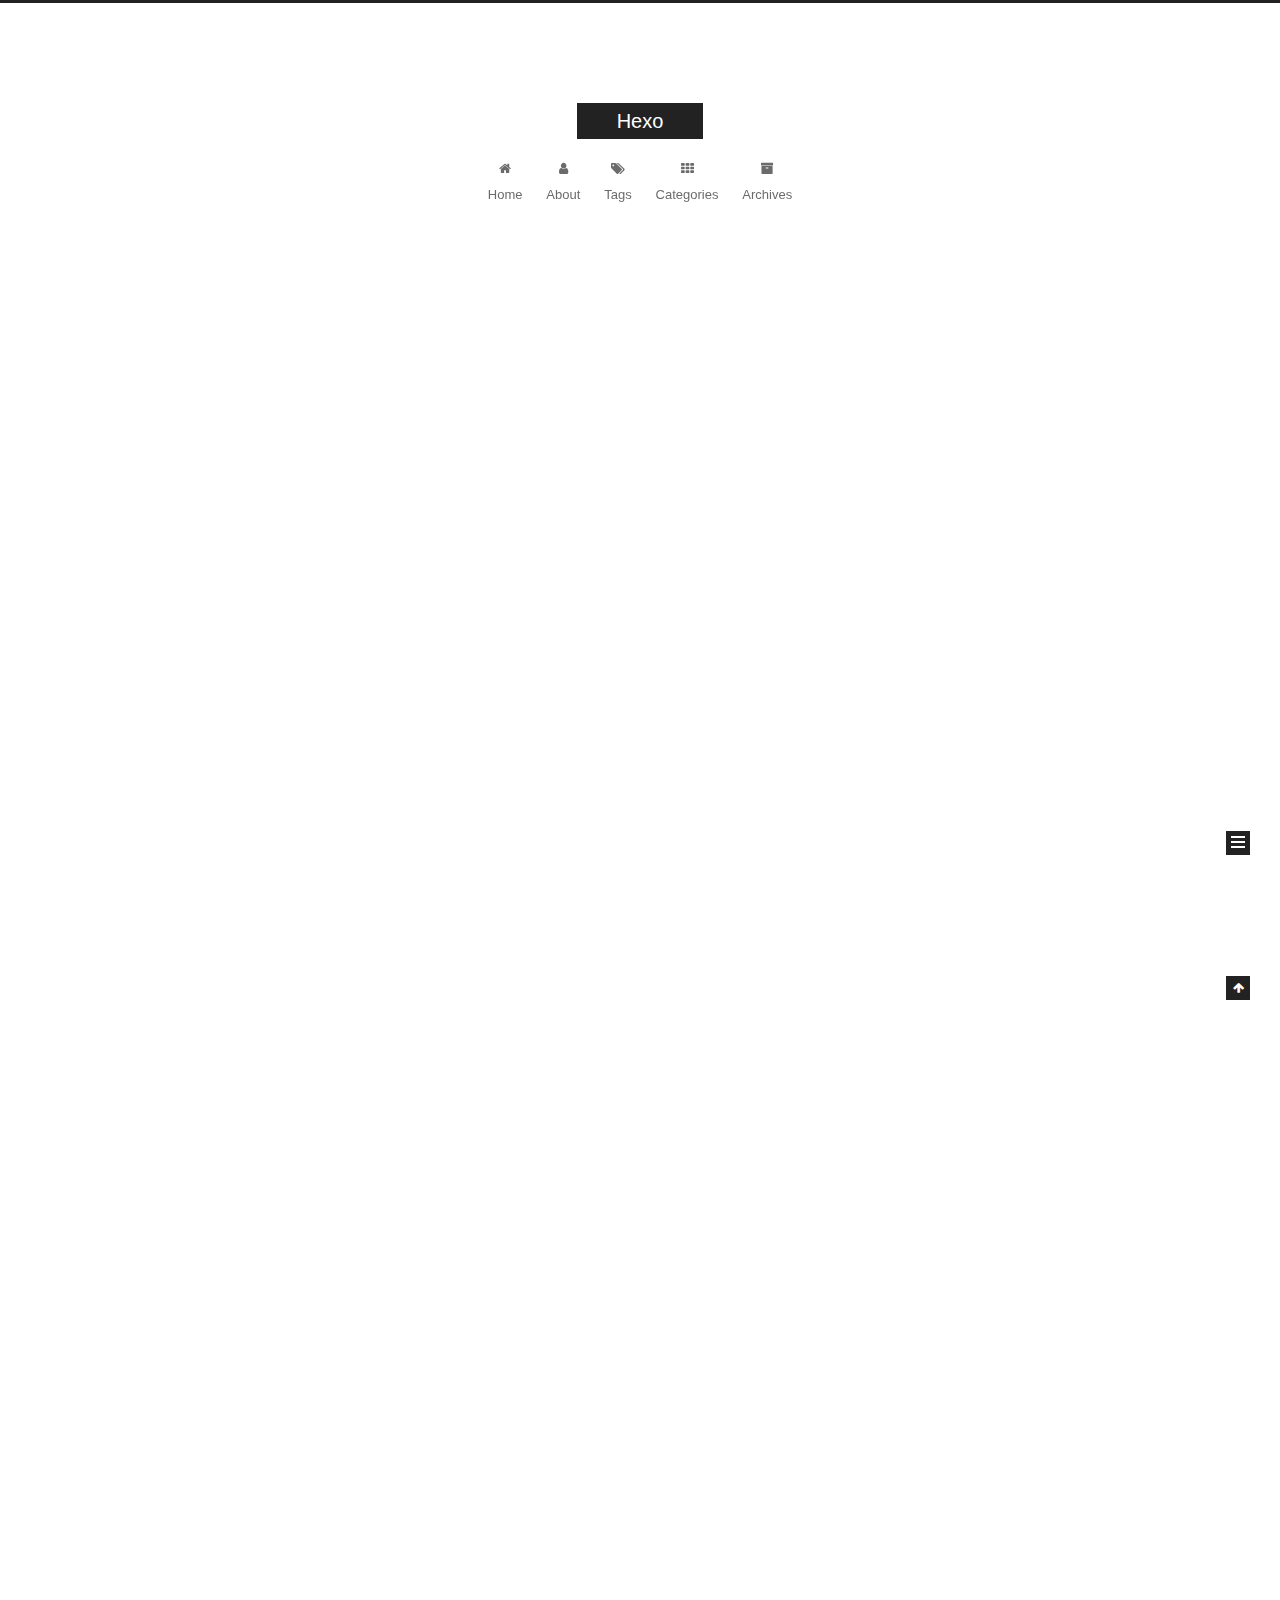
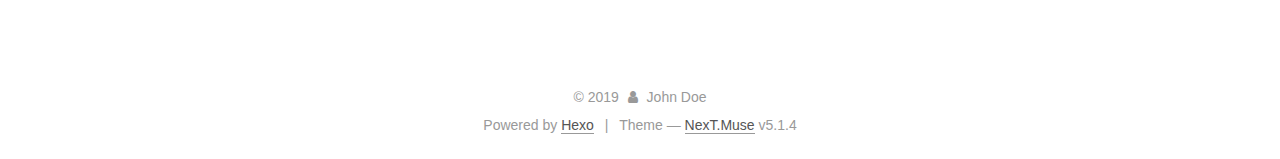
==== index.html @ 77ec6970 "Site updated: 2019-03-20 11:36:56" ====
<!DOCTYPE html>



  


<html class="theme-next muse use-motion" lang>
<head><meta name="generator" content="Hexo 3.8.0">
  <meta charset="UTF-8">
<meta http-equiv="X-UA-Compatible" content="IE=edge">
<meta name="viewport" content="width=device-width, initial-scale=1, maximum-scale=1">
<meta name="theme-color" content="#222">









<meta http-equiv="Cache-Control" content="no-transform">
<meta http-equiv="Cache-Control" content="no-siteapp">
















  
  
  <link href="/lib/fancybox/source/jquery.fancybox.css?v=2.1.5" rel="stylesheet" type="text/css">







<link href="/lib/font-awesome/css/font-awesome.min.css?v=4.6.2" rel="stylesheet" type="text/css">

<link href="/css/main.css?v=5.1.4" rel="stylesheet" type="text/css">


  <link rel="apple-touch-icon" sizes="180x180" href="/images/apple-touch-icon-next.png?v=5.1.4">


  <link rel="icon" type="image/png" sizes="32x32" href="/images/favicon-32x32-next.png?v=5.1.4">


  <link rel="icon" type="image/png" sizes="16x16" href="/images/favicon-16x16-next.png?v=5.1.4">


  <link rel="mask-icon" href="/images/logo.svg?v=5.1.4" color="#222">





  <meta name="keywords" content="Hexo, NexT">










<meta property="og:type" content="website">
<meta property="og:title" content="Hexo">
<meta property="og:url" content="http://yoursite.com/index.html">
<meta property="og:site_name" content="Hexo">
<meta property="og:locale" content="default">
<meta name="twitter:card" content="summary">
<meta name="twitter:title" content="Hexo">



<script type="text/javascript" id="hexo.configurations">
  var NexT = window.NexT || {};
  var CONFIG = {
    root: '/',
    scheme: 'Muse',
    version: '5.1.4',
    sidebar: {"position":"left","display":"post","offset":12,"b2t":false,"scrollpercent":false,"onmobile":false},
    fancybox: true,
    tabs: true,
    motion: {"enable":true,"async":false,"transition":{"post_block":"fadeIn","post_header":"slideDownIn","post_body":"slideDownIn","coll_header":"slideLeftIn","sidebar":"slideUpIn"}},
    duoshuo: {
      userId: '0',
      author: 'Author'
    },
    algolia: {
      applicationID: '',
      apiKey: '',
      indexName: '',
      hits: {"per_page":10},
      labels: {"input_placeholder":"Search for Posts","hits_empty":"We didn't find any results for the search: ${query}","hits_stats":"${hits} results found in ${time} ms"}
    }
  };
</script>



  <link rel="canonical" href="http://yoursite.com/">





  <title>Hexo</title>
  








</head>

<body itemscope itemtype="http://schema.org/WebPage" lang="default">

  
  
    
  

  <div class="container sidebar-position-left 
  page-home">
    <div class="headband"></div>

    <header id="header" class="header" itemscope itemtype="http://schema.org/WPHeader">
      <div class="header-inner"><div class="site-brand-wrapper">
  <div class="site-meta ">
    

    <div class="custom-logo-site-title">
      <a href="/" class="brand" rel="start">
        <span class="logo-line-before"><i></i></span>
        <span class="site-title">Hexo</span>
        <span class="logo-line-after"><i></i></span>
      </a>
    </div>
      
        <p class="site-subtitle"></p>
      
  </div>

  <div class="site-nav-toggle">
    <button>
      <span class="btn-bar"></span>
      <span class="btn-bar"></span>
      <span class="btn-bar"></span>
    </button>
  </div>
</div>

<nav class="site-nav">
  

  
    <ul id="menu" class="menu">
      
        
        <li class="menu-item menu-item-home">
          <a href="/" rel="section">
            
              <i class="menu-item-icon fa fa-fw fa-home"></i> <br>
            
            Home
          </a>
        </li>
      
        
        <li class="menu-item menu-item-about">
          <a href="/about/" rel="section">
            
              <i class="menu-item-icon fa fa-fw fa-user"></i> <br>
            
            About
          </a>
        </li>
      
        
        <li class="menu-item menu-item-tags">
          <a href="/tags/" rel="section">
            
              <i class="menu-item-icon fa fa-fw fa-tags"></i> <br>
            
            Tags
          </a>
        </li>
      
        
        <li class="menu-item menu-item-categories">
          <a href="/categories/" rel="section">
            
              <i class="menu-item-icon fa fa-fw fa-th"></i> <br>
            
            Categories
          </a>
        </li>
      
        
        <li class="menu-item menu-item-archives">
          <a href="/archives/" rel="section">
            
              <i class="menu-item-icon fa fa-fw fa-archive"></i> <br>
            
            Archives
          </a>
        </li>
      

      
    </ul>
  

  
</nav>



 </div>
    </header>

    <main id="main" class="main">
      <div class="main-inner">
        <div class="content-wrap">
          <div id="content" class="content">
            
  <section id="posts" class="posts-expand">
    
      

  

  
  
  

  <article class="post post-type-normal" itemscope itemtype="http://schema.org/Article">
  
  
  
  <div class="post-block">
    <link itemprop="mainEntityOfPage" href="http://yoursite.com/2019/03/15/test/">

    <span hidden itemprop="author" itemscope itemtype="http://schema.org/Person">
      <meta itemprop="name" content="John Doe">
      <meta itemprop="description" content>
      <meta itemprop="image" content="/images/avatar.gif">
    </span>

    <span hidden itemprop="publisher" itemscope itemtype="http://schema.org/Organization">
      <meta itemprop="name" content="Hexo">
    </span>

    
      <header class="post-header">

        
        
          <h1 class="post-title" itemprop="name headline">
                
                <a class="post-title-link" href="/2019/03/15/test/" itemprop="url">test</a></h1>
        

        <div class="post-meta">
          <span class="post-time">
            
              <span class="post-meta-item-icon">
                <i class="fa fa-calendar-o"></i>
              </span>
              
                <span class="post-meta-item-text">Posted on</span>
              
              <time title="Post created" itemprop="dateCreated datePublished" datetime="2019-03-15T11:26:59+08:00">
                2019-03-15
              </time>
            

            

            
          </span>

          

          
            
          

          
          

          

          

          

        </div>
      </header>
    

    
    
    
    <div class="post-body" itemprop="articleBody">

      
      

      
        
          
            <h1 id="Title-one"><a href="#Title-one" class="headerlink" title="Title one"></a>Title one</h1><h2 id="Title-two"><a href="#Title-two" class="headerlink" title="Title two"></a>Title two</h2>
          
        
      
    </div>
    
    
    

    

    

    

    <footer class="post-footer">
      

      

      

      
      
        <div class="post-eof"></div>
      
    </footer>
  </div>
  
  
  
  </article>


    
      

  

  
  
  

  <article class="post post-type-normal" itemscope itemtype="http://schema.org/Article">
  
  
  
  <div class="post-block">
    <link itemprop="mainEntityOfPage" href="http://yoursite.com/2019/03/15/hello-world/">

    <span hidden itemprop="author" itemscope itemtype="http://schema.org/Person">
      <meta itemprop="name" content="John Doe">
      <meta itemprop="description" content>
      <meta itemprop="image" content="/images/avatar.gif">
    </span>

    <span hidden itemprop="publisher" itemscope itemtype="http://schema.org/Organization">
      <meta itemprop="name" content="Hexo">
    </span>

    
      <header class="post-header">

        
        
          <h1 class="post-title" itemprop="name headline">
                
                <a class="post-title-link" href="/2019/03/15/hello-world/" itemprop="url">Hello World</a></h1>
        

        <div class="post-meta">
          <span class="post-time">
            
              <span class="post-meta-item-icon">
                <i class="fa fa-calendar-o"></i>
              </span>
              
                <span class="post-meta-item-text">Posted on</span>
              
              <time title="Post created" itemprop="dateCreated datePublished" datetime="2019-03-15T11:13:37+08:00">
                2019-03-15
              </time>
            

            

            
          </span>

          

          
            
          

          
          

          

          

          

        </div>
      </header>
    

    
    
    
    <div class="post-body" itemprop="articleBody">

      
      

      
        
          
            <p>Welcome to <a href="https://hexo.io/" target="_blank" rel="noopener">Hexo</a>! This is your very first post. Check <a href="https://hexo.io/docs/" target="_blank" rel="noopener">documentation</a> for more info. If you get any problems when using Hexo, you can find the answer in <a href="https://hexo.io/docs/troubleshooting.html" target="_blank" rel="noopener">troubleshooting</a> or you can ask me on <a href="https://github.com/hexojs/hexo/issues" target="_blank" rel="noopener">GitHub</a>.</p>
<h2 id="Quick-Start"><a href="#Quick-Start" class="headerlink" title="Quick Start"></a>Quick Start</h2><h3 id="Create-a-new-post"><a href="#Create-a-new-post" class="headerlink" title="Create a new post"></a>Create a new post</h3><figure class="highlight bash"><table><tr><td class="gutter"><pre><span class="line">1</span><br></pre></td><td class="code"><pre><span class="line">$ hexo new <span class="string">"My New Post"</span></span><br></pre></td></tr></table></figure>
<p>More info: <a href="https://hexo.io/docs/writing.html" target="_blank" rel="noopener">Writing</a></p>
<h3 id="Run-server"><a href="#Run-server" class="headerlink" title="Run server"></a>Run server</h3><figure class="highlight bash"><table><tr><td class="gutter"><pre><span class="line">1</span><br></pre></td><td class="code"><pre><span class="line">$ hexo server</span><br></pre></td></tr></table></figure>
<p>More info: <a href="https://hexo.io/docs/server.html" target="_blank" rel="noopener">Server</a></p>
<h3 id="Generate-static-files"><a href="#Generate-static-files" class="headerlink" title="Generate static files"></a>Generate static files</h3><figure class="highlight bash"><table><tr><td class="gutter"><pre><span class="line">1</span><br></pre></td><td class="code"><pre><span class="line">$ hexo generate</span><br></pre></td></tr></table></figure>
<p>More info: <a href="https://hexo.io/docs/generating.html" target="_blank" rel="noopener">Generating</a></p>
<h3 id="Deploy-to-remote-sites"><a href="#Deploy-to-remote-sites" class="headerlink" title="Deploy to remote sites"></a>Deploy to remote sites</h3><figure class="highlight bash"><table><tr><td class="gutter"><pre><span class="line">1</span><br></pre></td><td class="code"><pre><span class="line">$ hexo deploy</span><br></pre></td></tr></table></figure>
<p>More info: <a href="https://hexo.io/docs/deployment.html" target="_blank" rel="noopener">Deployment</a></p>

          
        
      
    </div>
    
    
    

    

    

    

    <footer class="post-footer">
      

      

      

      
      
        <div class="post-eof"></div>
      
    </footer>
  </div>
  
  
  
  </article>


    
  </section>

  


          </div>
          


          

        </div>
        
          
  
  <div class="sidebar-toggle">
    <div class="sidebar-toggle-line-wrap">
      <span class="sidebar-toggle-line sidebar-toggle-line-first"></span>
      <span class="sidebar-toggle-line sidebar-toggle-line-middle"></span>
      <span class="sidebar-toggle-line sidebar-toggle-line-last"></span>
    </div>
  </div>

  <aside id="sidebar" class="sidebar">
    
    <div class="sidebar-inner">

      

      

      <section class="site-overview-wrap sidebar-panel sidebar-panel-active">
        <div class="site-overview">
          <div class="site-author motion-element" itemprop="author" itemscope itemtype="http://schema.org/Person">
            
              <p class="site-author-name" itemprop="name">John Doe</p>
              <p class="site-description motion-element" itemprop="description"></p>
          </div>

          <nav class="site-state motion-element">

            
              <div class="site-state-item site-state-posts">
              
                <a href="/archives/">
              
                  <span class="site-state-item-count">2</span>
                  <span class="site-state-item-name">posts</span>
                </a>
              </div>
            

            

            

          </nav>

          

          

          
          

          
          

          

        </div>
      </section>

      

      

    </div>
  </aside>


        
      </div>
    </main>

    <footer id="footer" class="footer">
      <div class="footer-inner">
        <div class="copyright">&copy; <span itemprop="copyrightYear">2019</span>
  <span class="with-love">
    <i class="fa fa-user"></i>
  </span>
  <span class="author" itemprop="copyrightHolder">John Doe</span>

  
</div>


  <div class="powered-by">Powered by <a class="theme-link" target="_blank" href="https://hexo.io">Hexo</a></div>



  <span class="post-meta-divider">|</span>



  <div class="theme-info">Theme &mdash; <a class="theme-link" target="_blank" href="https://github.com/iissnan/hexo-theme-next">NexT.Muse</a> v5.1.4</div>




        







        
      </div>
    </footer>

    
      <div class="back-to-top">
        <i class="fa fa-arrow-up"></i>
        
      </div>
    

    

  </div>

  

<script type="text/javascript">
  if (Object.prototype.toString.call(window.Promise) !== '[object Function]') {
    window.Promise = null;
  }
</script>









  












  
  
    <script type="text/javascript" src="/lib/jquery/index.js?v=2.1.3"></script>
  

  
  
    <script type="text/javascript" src="/lib/fastclick/lib/fastclick.min.js?v=1.0.6"></script>
  

  
  
    <script type="text/javascript" src="/lib/jquery_lazyload/jquery.lazyload.js?v=1.9.7"></script>
  

  
  
    <script type="text/javascript" src="/lib/velocity/velocity.min.js?v=1.2.1"></script>
  

  
  
    <script type="text/javascript" src="/lib/velocity/velocity.ui.min.js?v=1.2.1"></script>
  

  
  
    <script type="text/javascript" src="/lib/fancybox/source/jquery.fancybox.pack.js?v=2.1.5"></script>
  


  


  <script type="text/javascript" src="/js/src/utils.js?v=5.1.4"></script>

  <script type="text/javascript" src="/js/src/motion.js?v=5.1.4"></script>



  
  

  

  


  <script type="text/javascript" src="/js/src/bootstrap.js?v=5.1.4"></script>



  


  




	





  





  












  





  

  

  

  
  

  

  

  

</body>
</html>
---- css/main.css ----
/* normalize.css v3.0.2 | MIT License | git.io/normalize */
html {
  font-family: sans-serif; /* 1 */
  -ms-text-size-adjust: 100%; /* 2 */
  -webkit-text-size-adjust: 100%; /* 2 */
}
body {
  margin: 0;
}
article,
aside,
details,
figcaption,
figure,
footer,
header,
hgroup,
main,
menu,
nav,
section,
summary {
  display: block;
}
audio,
canvas,
progress,
video {
  display: inline-block; /* 1 */
  vertical-align: baseline; /* 2 */
}
audio:not([controls]) {
  display: none;
  height: 0;
}
[hidden],
template {
  display: none;
}
a {
  background-color: transparent;
}
a:active,
a:hover {
  outline: 0;
}
abbr[title] {
  border-bottom: 1px dotted;
}
b,
strong {
  font-weight: bold;
}
dfn {
  font-style: italic;
}
h1 {
  font-size: 2em;
  margin: 0.67em 0;
}
mark {
  background: #ff0;
  color: #000;
}
small {
  font-size: 80%;
}
sub,
sup {
  font-size: 75%;
  line-height: 0;
  position: relative;
  vertical-align: baseline;
}
sup {
  top: -0.5em;
}
sub {
  bottom: -0.25em;
}
img {
  border: 0;
}
svg:not(:root) {
  overflow: hidden;
}
figure {
  margin: 1em 40px;
}
hr {
  -moz-box-sizing: content-box;
  box-sizing: content-box;
  height: 0;
}
pre {
  overflow: auto;
}
code,
kbd,
pre,
samp {
  font-family: monospace, monospace;
  font-size: 1em;
}
button,
input,
optgroup,
select,
textarea {
  color: inherit; /* 1 */
  font: inherit; /* 2 */
  margin: 0; /* 3 */
}
button {
  overflow: visible;
}
button,
select {
  text-transform: none;
}
button,
html input[type="button"],
input[type="reset"],
input[type="submit"] {
  -webkit-appearance: button; /* 2 */
  cursor: pointer; /* 3 */
}
button[disabled],
html input[disabled] {
  cursor: default;
}
button::-moz-focus-inner,
input::-moz-focus-inner {
  border: 0;
  padding: 0;
}
input {
  line-height: normal;
}
input[type="checkbox"],
input[type="radio"] {
  box-sizing: border-box; /* 1 */
  padding: 0; /* 2 */
}
input[type="number"]::-webkit-inner-spin-button,
input[type="number"]::-webkit-outer-spin-button {
  height: auto;
}
input[type="search"] {
  -webkit-appearance: textfield; /* 1 */
  -moz-box-sizing: content-box;
  -webkit-box-sizing: content-box; /* 2 */
  box-sizing: content-box;
}
input[type="search"]::-webkit-search-cancel-button,
input[type="search"]::-webkit-search-decoration {
  -webkit-appearance: none;
}
fieldset {
  border: 1px solid #c0c0c0;
  margin: 0 2px;
  padding: 0.35em 0.625em 0.75em;
}
legend {
  border: 0; /* 1 */
  padding: 0; /* 2 */
}
textarea {
  overflow: auto;
}
optgroup {
  font-weight: bold;
}
table {
  border-collapse: collapse;
  border-spacing: 0;
}
td,
th {
  padding: 0;
}
::selection {
  background: #262a30;
  color: #fff;
}
body {
  position: relative;
  font-family: 'Lato', "PingFang SC", "Microsoft YaHei", sans-serif;
  font-size: 14px;
  line-height: 2;
  color: #555;
  background: #fff;
}
@media (max-width: 767px) {
  body {
    padding-right: 0 !important;
  }
}
@media (min-width: 768px) and (max-width: 991px) {
  body {
    padding-right: 0 !important;
  }
}
@media (min-width: 1600px) {
  body {
    font-size: 16px;
  }
}
h1,
h2,
h3,
h4,
h5,
h6 {
  margin: 0;
  padding: 0;
  font-weight: bold;
  line-height: 1.5;
  font-family: 'Lato', "PingFang SC", "Microsoft YaHei", sans-serif;
}
h2,
h3,
h4,
h5,
h6 {
  margin: 20px 0 15px;
}
h1 {
  font-size: 22px;
}
@media (max-width: 767px) {
  h1 {
    font-size: 18px;
  }
}
h2 {
  font-size: 20px;
}
@media (max-width: 767px) {
  h2 {
    font-size: 16px;
  }
}
h3 {
  font-size: 18px;
}
@media (max-width: 767px) {
  h3 {
    font-size: 14px;
  }
}
h4 {
  font-size: 16px;
}
@media (max-width: 767px) {
  h4 {
    font-size: 12px;
  }
}
h5 {
  font-size: 14px;
}
@media (max-width: 767px) {
  h5 {
    font-size: 10px;
  }
}
h6 {
  font-size: 12px;
}
@media (max-width: 767px) {
  h6 {
    font-size: 8px;
  }
}
p {
  margin: 0 0 20px 0;
}
a {
  color: #555;
  text-decoration: none;
  outline: none;
  border-bottom: 1px solid #999;
  word-wrap: break-word;
}
a:hover {
  color: #222;
  border-bottom-color: #222;
}
blockquote {
  margin: 0;
  padding: 0;
}
img {
  display: block;
  margin: auto;
  max-width: 100%;
  height: auto;
}
hr {
  margin: 40px 0;
  height: 3px;
  border: none;
  background-color: #ddd;
  background-image: repeating-linear-gradient(-45deg, #fff, #fff 4px, transparent 4px, transparent 8px);
}
blockquote {
  padding: 0 15px;
  color: #666;
  border-left: 4px solid #ddd;
}
blockquote cite::before {
  content: "-";
  padding: 0 5px;
}
dt {
  font-weight: 700;
}
dd {
  margin: 0;
  padding: 0;
}
kbd {
  border: 1px solid #ccc;
  border-radius: 0.2em;
  box-shadow: 0.1em 0.1em 0.2em rgba(0,0,0,0.1);
  background-color: #f9f9f9;
  font-family: inherit;
  background-image: -webkit-linear-gradient(top, #eee, #fff, #eee);
  padding: 0.1em 0.3em;
  white-space: nowrap;
}
.text-left {
  text-align: left;
}
.text-center {
  text-align: center;
}
.text-right {
  text-align: right;
}
.text-justify {
  text-align: justify;
}
.text-nowrap {
  white-space: nowrap;
}
.text-lowercase {
  text-transform: lowercase;
}
.text-uppercase {
  text-transform: uppercase;
}
.text-capitalize {
  text-transform: capitalize;
}
.center-block {
  display: block;
  margin-left: auto;
  margin-right: auto;
}
.clearfix:before,
.clearfix:after {
  content: " ";
  display: table;
}
.clearfix:after {
  clear: both;
}
.pullquote {
  width: 45%;
}
.pullquote.left {
  float: left;
  margin-left: 5px;
  margin-right: 10px;
}
.pullquote.right {
  float: right;
  margin-left: 10px;
  margin-right: 5px;
}
.affix.affix.affix {
  position: fixed;
}
.translation {
  margin-top: -20px;
  font-size: 14px;
  color: #999;
}
.scrollbar-measure {
  width: 100px;
  height: 100px;
  overflow: scroll;
  position: absolute;
  top: -9999px;
}
.use-motion .motion-element {
  opacity: 0;
}
table {
  margin: 20px 0;
  width: 100%;
  border-collapse: collapse;
  border-spacing: 0;
  border: 1px solid #ddd;
  font-size: 14px;
  table-layout: fixed;
  word-wrap: break-all;
}
table>tbody>tr:nth-of-type(odd) {
  background-color: #f9f9f9;
}
table>tbody>tr:hover {
  background-color: #f5f5f5;
}
caption,
th,
td {
  padding: 8px;
  text-align: left;
  vertical-align: middle;
  font-weight: normal;
}
th,
td {
  border-bottom: 3px solid #ddd;
  border-right: 1px solid #eee;
}
th {
  padding-bottom: 10px;
  font-weight: 700;
}
td {
  border-bottom-width: 1px;
}
html,
body {
  height: 100%;
}
.container {
  position: relative;
  min-height: 100%;
}
.header-inner {
  margin: 0 auto;
  padding: 100px 0 70px;
  width: 700px;
}
@media (min-width: 1600px) {
  .container .header-inner {
    width: 900px;
  }
}
.main {
  padding-bottom: 150px;
}
.main-inner {
  margin: 0 auto;
  width: 700px;
}
@media (min-width: 1600px) {
  .container .main-inner {
    width: 900px;
  }
}
.footer {
  position: absolute;
  left: 0;
  bottom: 0;
  width: 100%;
  min-height: 50px;
}
.footer-inner {
  box-sizing: border-box;
  margin: 20px auto;
  width: 700px;
}
@media (min-width: 1600px) {
  .container .footer-inner {
    width: 900px;
  }
}
pre,
.highlight {
  overflow: auto;
  margin: 20px 0;
  padding: 0;
  font-size: 13px;
  color: #4d4d4c;
  background: #f7f7f7;
  line-height: 1.6;
}
pre,
code {
  font-family: consolas, Menlo, "PingFang SC", "Microsoft YaHei", monospace;
}
code {
  padding: 2px 4px;
  word-wrap: break-word;
  color: #555;
  background: #eee;
  border-radius: 3px;
  font-size: 13px;
}
pre {
  padding: 10px;
}
pre code {
  padding: 0;
  color: #4d4d4c;
  background: none;
  text-shadow: none;
}
.highlight {
  border-radius: 1px;
}
.highlight pre {
  border: none;
  margin: 0;
  padding: 10px 0;
}
.highlight table {
  margin: 0;
  width: auto;
  border: none;
}
.highlight td {
  border: none;
  padding: 0;
}
.highlight figcaption {
  font-size: 1em;
  color: #4d4d4c;
  line-height: 1em;
  margin-bottom: 1em;
}
.highlight figcaption:before,
.highlight figcaption:after {
  content: " ";
  display: table;
}
.highlight figcaption:after {
  clear: both;
}
.highlight figcaption a {
  float: right;
  color: #4d4d4c;
}
.highlight figcaption a:hover {
  border-bottom-color: #4d4d4c;
}
.highlight .gutter pre {
  padding-left: 10px;
  padding-right: 10px;
  color: #869194;
  text-align: right;
  background-color: #eff2f3;
}
.highlight .code pre {
  width: 100%;
  padding-left: 10px;
  padding-right: 10px;
  background-color: #f7f7f7;
}
.highlight .line {
  height: 20px;
}
.gutter {
  -webkit-user-select: none;
  -moz-user-select: none;
  -ms-user-select: none;
  user-select: none;
}
.gist table {
  width: auto;
}
.gist table td {
  border: none;
}
pre .deletion {
  background: #fdd;
}
pre .addition {
  background: #dfd;
}
pre .meta {
  color: #8959a8;
}
pre .comment {
  color: #8e908c;
}
pre .variable,
pre .attribute,
pre .tag,
pre .regexp,
pre .ruby .constant,
pre .xml .tag .title,
pre .xml .pi,
pre .xml .doctype,
pre .html .doctype,
pre .css .id,
pre .css .class,
pre .css .pseudo {
  color: #c82829;
}
pre .number,
pre .preprocessor,
pre .built_in,
pre .literal,
pre .params,
pre .constant,
pre .command {
  color: #f5871f;
}
pre .ruby .class .title,
pre .css .rules .attribute,
pre .string,
pre .value,
pre .inheritance,
pre .header,
pre .ruby .symbol,
pre .xml .cdata,
pre .special,
pre .number,
pre .formula {
  color: #718c00;
}
pre .title,
pre .css .hexcolor {
  color: #3e999f;
}
pre .function,
pre .python .decorator,
pre .python .title,
pre .ruby .function .title,
pre .ruby .title .keyword,
pre .perl .sub,
pre .javascript .title,
pre .coffeescript .title {
  color: #4271ae;
}
pre .keyword,
pre .javascript .function {
  color: #8959a8;
}
.full-image.full-image.full-image.full-image {
  border: none;
  max-width: 100%;
  width: auto;
  margin: 20px auto 25px;
}
@media (min-width: 992px) {
  .full-image.full-image.full-image.full-image {
    max-width: none;
    width: 110%;
    margin: 25px -5%;
  }
}
.blockquote-center,
.page-home .post-type-quote blockquote,
.page-post-detail .post-type-quote blockquote {
  position: relative;
  margin: 40px 0;
  padding: 0;
  border-left: none;
  text-align: center;
}
.blockquote-center::before,
.page-home .post-type-quote blockquote::before,
.page-post-detail .post-type-quote blockquote::before,
.blockquote-center::after,
.page-home .post-type-quote blockquote::after,
.page-post-detail .post-type-quote blockquote::after {
  position: absolute;
  content: ' ';
  display: block;
  width: 100%;
  height: 24px;
  opacity: 0.2;
  background-repeat: no-repeat;
  background-position: 0 -6px;
  background-size: 22px 22px;
}
.blockquote-center::before,
.page-home .post-type-quote blockquote::before,
.page-post-detail .post-type-quote blockquote::before {
  top: -20px;
  background-image: url("../images/quote-l.svg");
  border-top: 1px solid #ccc;
}
.blockquote-center::after,
.page-home .post-type-quote blockquote::after,
.page-post-detail .post-type-quote blockquote::after {
  bottom: -20px;
  background-image: url("../images/quote-r.svg");
  border-bottom: 1px solid #ccc;
  background-position: 100% 8px;
}
.blockquote-center p,
.page-home .post-type-quote blockquote p,
.page-post-detail .post-type-quote blockquote p,
.blockquote-center div,
.page-home .post-type-quote blockquote div,
.page-post-detail .post-type-quote blockquote div {
  text-align: center;
}
.post .post-body .group-picture img {
  box-sizing: border-box;
  padding: 0 3px;
  border: none;
}
.post .group-picture-row {
  overflow: hidden;
  margin-top: 6px;
}
.post .group-picture-row:first-child {
  margin-top: 0;
}
.post .group-picture-column {
  float: left;
}
.page-post-detail .post-body .group-picture-column {
  float: none;
  margin-top: 10px;
  width: auto !important;
}
.page-post-detail .post-body .group-picture-column img {
  margin: 0 auto;
}
.page-archive .group-picture-container {
  overflow: hidden;
}
.page-archive .group-picture-row {
  float: left;
}
.page-archive .group-picture-row:first-child {
  margin-top: 6px;
}
.page-archive .group-picture-column {
  max-width: 150px;
  max-height: 150px;
}
.post-body .note {
  position: relative;
  padding: 15px;
  margin-bottom: 20px;
  border: 1px solid #eee;
  border-left-width: 5px;
  border-radius: 3px;
}
.post-body .note h2,
.post-body .note h3,
.post-body .note h4,
.post-body .note h5,
.post-body .note h6 {
  margin-top: 0;
  margin-bottom: 0;
  border-bottom: initial;
  padding-top: 0 !important;
}
.post-body .note p:first-child,
.post-body .note ul:first-child,
.post-body .note ol:first-child,
.post-body .note table:first-child,
.post-body .note pre:first-child,
.post-body .note blockquote:first-child {
  margin-top: 0;
}
.post-body .note p:last-child,
.post-body .note ul:last-child,
.post-body .note ol:last-child,
.post-body .note table:last-child,
.post-body .note pre:last-child,
.post-body .note blockquote:last-child {
  margin-bottom: 0;
}
.post-body .note.default {
  border-left-color: #777;
}
.post-body .note.default h2,
.post-body .note.default h3,
.post-body .note.default h4,
.post-body .note.default h5,
.post-body .note.default h6 {
  color: #777;
}
.post-body .note.primary {
  border-left-color: #6f42c1;
}
.post-body .note.primary h2,
.post-body .note.primary h3,
.post-body .note.primary h4,
.post-body .note.primary h5,
.post-body .note.primary h6 {
  color: #6f42c1;
}
.post-body .note.info {
  border-left-color: #428bca;
}
.post-body .note.info h2,
.post-body .note.info h3,
.post-body .note.info h4,
.post-body .note.info h5,
.post-body .note.info h6 {
  color: #428bca;
}
.post-body .note.success {
  border-left-color: #5cb85c;
}
.post-body .note.success h2,
.post-body .note.success h3,
.post-body .note.success h4,
.post-body .note.success h5,
.post-body .note.success h6 {
  color: #5cb85c;
}
.post-body .note.warning {
  border-left-color: #f0ad4e;
}
.post-body .note.warning h2,
.post-body .note.warning h3,
.post-body .note.warning h4,
.post-body .note.warning h5,
.post-body .note.warning h6 {
  color: #f0ad4e;
}
.post-body .note.danger {
  border-left-color: #d9534f;
}
.post-body .note.danger h2,
.post-body .note.danger h3,
.post-body .note.danger h4,
.post-body .note.danger h5,
.post-body .note.danger h6 {
  color: #d9534f;
}
.post-body .label {
  display: inline;
  padding: 0 2px;
  white-space: nowrap;
}
.post-body .label.default {
  background-color: #f0f0f0;
}
.post-body .label.primary {
  background-color: #efe6f7;
}
.post-body .label.info {
  background-color: #e5f2f8;
}
.post-body .label.success {
  background-color: #e7f4e9;
}
.post-body .label.warning {
  background-color: #fcf6e1;
}
.post-body .label.danger {
  background-color: #fae8eb;
}
.post-body .tabs {
  position: relative;
  display: block;
  margin-bottom: 20px;
  padding-top: 10px;
}
.post-body .tabs ul.nav-tabs {
  margin: 0;
  padding: 0;
  display: flex;
  margin-bottom: -1px;
}
@media (max-width: 413px) {
  .post-body .tabs ul.nav-tabs {
    display: block;
    margin-bottom: 5px;
  }
}
.post-body .tabs ul.nav-tabs li.tab {
  list-style-type: none !important;
  margin: 0 0.25em 0 0;
  border-top: 3px solid transparent;
  border-left: 1px solid transparent;
  border-right: 1px solid transparent;
}
@media (max-width: 413px) {
  .post-body .tabs ul.nav-tabs li.tab {
    margin: initial;
    border-top: 1px solid transparent;
    border-left: 3px solid transparent;
    border-right: 1px solid transparent;
    border-bottom: 1px solid transparent;
  }
}
.post-body .tabs ul.nav-tabs li.tab a {
  outline: 0;
  border-bottom: initial;
  display: block;
  line-height: 1.8em;
  padding: 0.25em 0.75em;
  transition-duration: 0.2s;
  transition-timing-function: ease-out;
  transition-delay: 0s;
}
.post-body .tabs ul.nav-tabs li.tab a i {
  width: 1.285714285714286em;
}
.post-body .tabs ul.nav-tabs li.tab.active {
  border-top: 3px solid #fc6423;
  border-left: 1px solid #ddd;
  border-right: 1px solid #ddd;
  background-color: #fff;
}
@media (max-width: 413px) {
  .post-body .tabs ul.nav-tabs li.tab.active {
    border-top: 1px solid #ddd;
    border-left: 3px solid #fc6423;
    border-right: 1px solid #ddd;
    border-bottom: 1px solid #ddd;
  }
}
.post-body .tabs ul.nav-tabs li.tab.active a {
  cursor: default;
  color: #555;
}
.post-body .tabs .tab-content {
  background-color: #fff;
}
.post-body .tabs .tab-content .tab-pane {
  border: 1px solid #ddd;
  padding: 20px 20px 0 20px;
}
.post-body .tabs .tab-content .tab-pane:not(.active) {
  display: none !important;
}
.post-body .tabs .tab-content .tab-pane.active {
  display: block !important;
}
.btn {
  display: inline-block;
  padding: 0 20px;
  font-size: 14px;
  color: #fff;
  background: #222;
  border: 2px solid #222;
  text-decoration: none;
  border-radius: 0;
  transition-property: background-color;
  transition-duration: 0.2s;
  transition-timing-function: ease-in-out;
  transition-delay: 0s;
  line-height: 2;
}
.btn:hover {
  border-color: #222;
  color: #222;
  background: #fff;
}
.btn +.btn {
  margin: 0 0 8px 8px;
}
.btn .fa-fw {
  width: 1.285714285714286em;
  text-align: left;
}
.btn-bar {
  display: block;
  width: 22px;
  height: 2px;
  background: #555;
  border-radius: 1px;
}
.btn-bar+.btn-bar {
  margin-top: 4px;
}
.pagination {
  margin: 120px 0 40px;
  text-align: center;
  border-top: 1px solid #eee;
}
.page-number-basic,
.pagination .prev,
.pagination .next,
.pagination .page-number,
.pagination .space {
  display: inline-block;
  position: relative;
  top: -1px;
  margin: 0 10px;
  padding: 0 11px;
}
@media (max-width: 767px) {
  .page-number-basic,
  .pagination .prev,
  .pagination .next,
  .pagination .page-number,
  .pagination .space {
    margin: 0 5px;
  }
}
.pagination .prev,
.pagination .next,
.pagination .page-number {
  border-bottom: 0;
  border-top: 1px solid #eee;
  transition-property: border-color;
  transition-duration: 0.2s;
  transition-timing-function: ease-in-out;
  transition-delay: 0s;
}
.pagination .prev:hover,
.pagination .next:hover,
.pagination .page-number:hover {
  border-top-color: #222;
}
.pagination .space {
  padding: 0;
  margin: 0;
}
.pagination .prev {
  margin-left: 0;
}
.pagination .next {
  margin-right: 0;
}
.pagination .page-number.current {
  color: #fff;
  background: #ccc;
  border-top-color: #ccc;
}
@media (max-width: 767px) {
  .pagination {
    border-top: none;
  }
  .pagination .prev,
  .pagination .next,
  .pagination .page-number {
    margin-bottom: 10px;
    border-top: 0;
    border-bottom: 1px solid #eee;
    padding: 0 10px;
  }
  .pagination .prev:hover,
  .pagination .next:hover,
  .pagination .page-number:hover {
    border-bottom-color: #222;
  }
}
.comments {
  margin: 60px 20px 0;
}
.tag-cloud {
  text-align: center;
}
.tag-cloud a {
  display: inline-block;
  margin: 10px;
}
.back-to-top {
  box-sizing: border-box;
  position: fixed;
  bottom: -100px;
  right: 30px;
  z-index: 1050;
  padding: 0 6px;
  width: 24px;
  background: #222;
  font-size: 12px;
  opacity: 1;
  color: #fff;
  cursor: pointer;
  text-align: center;
  -webkit-transform: translateZ(0);
  transition-property: bottom;
  transition-duration: 0.2s;
  transition-timing-function: ease-in-out;
  transition-delay: 0s;
}
@media (min-width: 768px) and (max-width: 991px) {
  .back-to-top {
    display: none !important;
  }
}
@media (max-width: 767px) {
  .back-to-top {
    display: none !important;
  }
}
.back-to-top.back-to-top-on {
  bottom: 19px;
}
.header {
  background: transparent;
}
.header-inner {
  position: relative;
}
.headband {
  height: 3px;
  background: #222;
}
.site-meta {
  margin: 0;
  text-align: center;
}
@media (max-width: 767px) {
  .site-meta {
    text-align: center;
  }
}
.brand {
  position: relative;
  display: inline-block;
  padding: 0 40px;
  color: #fff;
  background: #222;
  border-bottom: none;
}
.brand:hover {
  color: #fff;
}
.logo {
  display: inline-block;
  margin-right: 5px;
  line-height: 36px;
  vertical-align: top;
}
.site-title {
  display: inline-block;
  vertical-align: top;
  line-height: 36px;
  font-size: 20px;
  font-weight: normal;
  font-family: 'Lato', "PingFang SC", "Microsoft YaHei", sans-serif;
}
.site-subtitle {
  margin-top: 10px;
  font-size: 13px;
  color: #999;
}
.use-motion .brand {
  opacity: 0;
}
.use-motion .logo,
.use-motion .site-title,
.use-motion .site-subtitle {
  opacity: 0;
  position: relative;
  top: -10px;
}
.site-nav-toggle {
  display: none;
  position: absolute;
  top: 10px;
  left: 10px;
}
@media (max-width: 767px) {
  .site-nav-toggle {
    display: block;
  }
}
.site-nav-toggle button {
  margin-top: 2px;
  padding: 9px 10px;
  background: transparent;
  border: none;
}
@media (max-width: 767px) {
  .site-nav {
    display: none;
    margin: 0 -10px;
    padding: 0 10px;
    clear: both;
    border-top: 1px solid #ddd;
  }
}
@media (min-width: 768px) and (max-width: 991px) {
  .site-nav {
    display: block !important;
  }
}
@media (min-width: 992px) {
  .site-nav {
    display: block !important;
  }
}
.menu {
  margin-top: 20px;
  padding-left: 0;
  text-align: center;
}
.menu .menu-item {
  display: inline-block;
  margin: 0 10px;
  list-style: none;
}
@media screen and (max-width: 767px) {
  .menu .menu-item {
    margin-top: 10px;
  }
}
.menu .menu-item a {
  display: block;
  font-size: 13px;
  line-height: inherit;
  border-bottom: 1px solid transparent;
  transition-property: border-color;
  transition-duration: 0.2s;
  transition-timing-function: ease-in-out;
  transition-delay: 0s;
}
.menu .menu-item a:hover {
  border-bottom-color: #222;
}
.menu .menu-item .fa {
  margin-right: 5px;
}
.use-motion .menu-item {
  opacity: 0;
}
.post-body {
  font-family: 'Lato', "PingFang SC", "Microsoft YaHei", sans-serif;
}
@media (max-width: 767px) {
  .post-body {
    word-break: break-word;
  }
}
.post-body .fancybox img {
  display: block !important;
  margin: 0 auto;
  cursor: pointer;
  cursor: zoom-in;
  cursor: -webkit-zoom-in;
}
.post-body .image-caption,
.post-body .figure .caption {
  margin: -20px auto 15px;
  text-align: center;
  font-size: 14px;
  color: #999;
  font-weight: bold;
  line-height: 1;
}
.post-sticky-flag {
  display: inline-block;
  font-size: 16px;
  -ms-transform: rotate(30deg);
  -webkit-transform: rotate(30deg);
  -moz-transform: rotate(30deg);
  -ms-transform: rotate(30deg);
  -o-transform: rotate(30deg);
  transform: rotate(30deg);
}
.use-motion .post-block,
.use-motion .pagination,
.use-motion .comments {
  opacity: 0;
}
.use-motion .post-header {
  opacity: 0;
}
.use-motion .post-body {
  opacity: 0;
}
.use-motion .collection-title {
  opacity: 0;
}
.posts-expand {
  padding-top: 40px;
}
@media (max-width: 767px) {
  .posts-expand {
    margin: 0 20px;
  }
  .post-body pre .gutter pre {
    padding-right: 10px;
  }
  .post-body .highlight {
    margin-left: 0px;
    margin-right: 0px;
    padding: 0;
  }
  .post-body .highlight .gutter pre {
    padding-right: 10px;
  }
}
@media (min-width: 992px) {
  .posts-expand .post-body {
    text-align: justify;
  }
}
.posts-expand .post-body h2,
.posts-expand .post-body h3,
.posts-expand .post-body h4,
.posts-expand .post-body h5,
.posts-expand .post-body h6 {
  padding-top: 10px;
}
.posts-expand .post-body h2 .header-anchor,
.posts-expand .post-body h3 .header-anchor,
.posts-expand .post-body h4 .header-anchor,
.posts-expand .post-body h5 .header-anchor,
.posts-expand .post-body h6 .header-anchor {
  float: right;
  margin-left: 10px;
  color: #ccc;
  border-bottom-style: none;
  visibility: hidden;
}
.posts-expand .post-body h2 .header-anchor:hover,
.posts-expand .post-body h3 .header-anchor:hover,
.posts-expand .post-body h4 .header-anchor:hover,
.posts-expand .post-body h5 .header-anchor:hover,
.posts-expand .post-body h6 .header-anchor:hover {
  color: inherit;
}
.posts-expand .post-body h2:hover .header-anchor,
.posts-expand .post-body h3:hover .header-anchor,
.posts-expand .post-body h4:hover .header-anchor,
.posts-expand .post-body h5:hover .header-anchor,
.posts-expand .post-body h6:hover .header-anchor {
  visibility: visible;
}
.posts-expand .post-body ul li {
  list-style: circle;
}
.posts-expand .post-body img {
  box-sizing: border-box;
  margin: auto;
  padding: 3px;
  border: 1px solid #ddd;
}
.posts-expand .post-body .fancybox img {
  margin: 0 auto 25px;
}
@media (max-width: 767px) {
  .posts-collapse {
    margin: 0 20px;
  }
  .posts-collapse .post-title,
  .posts-collapse .post-meta {
    display: block;
    width: auto;
    text-align: left;
  }
}
.posts-collapse {
  position: relative;
  z-index: 1010;
  margin-left: 55px;
}
.posts-collapse::after {
  content: " ";
  position: absolute;
  top: 20px;
  left: 0;
  margin-left: -2px;
  width: 4px;
  height: 100%;
  background: #f5f5f5;
  z-index: -1;
}
@media (max-width: 767px) {
  .posts-collapse {
    margin: 0 20px;
  }
}
.posts-collapse .collection-title {
  position: relative;
  margin: 60px 0;
}
.posts-collapse .collection-title h1,
.posts-collapse .collection-title h2 {
  margin-left: 20px;
}
.posts-collapse .collection-title small {
  color: #bbb;
  margin-left: 5px;
}
.posts-collapse .collection-title::before {
  content: " ";
  position: absolute;
  left: 0;
  top: 50%;
  margin-left: -4px;
  margin-top: -4px;
  width: 8px;
  height: 8px;
  background: #bbb;
  border-radius: 50%;
}
.posts-collapse .post {
  margin: 30px 0;
}
.posts-collapse .post-header {
  position: relative;
  transition-duration: 0.2s;
  transition-timing-function: ease-in-out;
  transition-delay: 0s;
  transition-property: border;
  border-bottom: 1px dashed #ccc;
}
.posts-collapse .post-header::before {
  content: " ";
  position: absolute;
  left: 0;
  top: 12px;
  width: 6px;
  height: 6px;
  margin-left: -4px;
  background: #bbb;
  border-radius: 50%;
  border: 1px solid #fff;
  transition-duration: 0.2s;
  transition-timing-function: ease-in-out;
  transition-delay: 0s;
  transition-property: background;
}
.posts-collapse .post-header:hover {
  border-bottom-color: #666;
}
.posts-collapse .post-header:hover::before {
  background: #222;
}
.posts-collapse .post-meta {
  position: absolute;
  font-size: 12px;
  left: 20px;
  top: 5px;
}
.posts-collapse .post-comments-count {
  display: none;
}
.posts-collapse .post-title {
  margin-left: 60px;
  font-size: 16px;
  font-weight: normal;
  line-height: inherit;
}
.posts-collapse .post-title::after {
  margin-left: 3px;
  opacity: 0.6;
}
.posts-collapse .post-title a {
  color: #666;
  border-bottom: none;
}
.page-home .post-type-quote .post-header,
.page-post-detail .post-type-quote .post-header,
.page-home .post-type-quote .post-tags,
.page-post-detail .post-type-quote .post-tags {
  display: none;
}
.posts-expand .post-title {
  text-align: center;
  word-break: break-word;
  font-weight: 400;
}
.posts-expand .post-title-link {
  display: inline-block;
  position: relative;
  color: #555;
  border-bottom: none;
  line-height: 1.2;
  vertical-align: top;
}
.posts-expand .post-title-link::before {
  content: "";
  position: absolute;
  width: 100%;
  height: 2px;
  bottom: 0;
  left: 0;
  background-color: #000;
  visibility: hidden;
  -webkit-transform: scaleX(0);
  -moz-transform: scaleX(0);
  -ms-transform: scaleX(0);
  -o-transform: scaleX(0);
  transform: scaleX(0);
  transition-duration: 0.2s;
  transition-timing-function: ease-in-out;
  transition-delay: 0s;
}
.posts-expand .post-title-link:hover::before {
  visibility: visible;
  -webkit-transform: scaleX(1);
  -moz-transform: scaleX(1);
  -ms-transform: scaleX(1);
  -o-transform: scaleX(1);
  transform: scaleX(1);
}
.posts-expand .post-title-link .fa {
  font-size: 16px;
}
.posts-expand .post-meta {
  margin: 3px 0 60px 0;
  color: #999;
  font-family: 'Lato', "PingFang SC", "Microsoft YaHei", sans-serif;
  font-size: 12px;
  text-align: center;
}
.posts-expand .post-meta .post-category-list {
  display: inline-block;
  margin: 0;
  padding: 3px;
}
.posts-expand .post-meta .post-category-list-link {
  color: #999;
}
.posts-expand .post-meta .post-description {
  font-size: 14px;
  margin-top: 2px;
}
.post-meta-divider {
  margin: 0 0.5em;
}
.post-meta-item-icon {
  margin-right: 3px;
}
@media (min-width: 768px) and (max-width: 991px) {
  .post-meta-item-icon {
    display: inline-block;
  }
}
@media (max-width: 767px) {
  .post-meta-item-icon {
    display: inline-block;
  }
}
@media (min-width: 768px) and (max-width: 991px) {
  .post-meta-item-text {
    display: none;
  }
}
@media (max-width: 767px) {
  .post-meta-item-text {
    display: none;
  }
}
@media (max-width: 767px) {
  .posts-expand .post-comments-count {
    display: none;
  }
}
.post-button {
  margin-top: 40px;
}
.posts-expand .post-tags {
  margin-top: 40px;
  text-align: center;
}
.posts-expand .post-tags a {
  display: inline-block;
  margin-right: 10px;
  font-size: 13px;
}
.post-nav {
  display: table;
  margin-top: 15px;
  width: 100%;
  border-top: 1px solid #eee;
}
.post-nav-divider {
  display: table-cell;
  width: 10%;
}
.post-nav-item {
  display: table-cell;
  padding: 10px 0 0 0;
  width: 45%;
  vertical-align: top;
}
.post-nav-item a {
  position: relative;
  display: block;
  line-height: 25px;
  font-size: 14px;
  color: #555;
  border-bottom: none;
}
.post-nav-item a:hover {
  color: #222;
  border-bottom: none;
}
.post-nav-item a:active {
  top: 2px;
}
.post-nav-item .fa {
  position: absolute;
  top: 8px;
  left: 0;
  font-size: 12px;
}
.post-nav-next a {
  padding-left: 15px;
}
.post-nav-prev {
  text-align: right;
}
.post-nav-prev a {
  padding-right: 15px;
}
.post-nav-prev .fa {
  right: 0;
  left: auto;
}
.posts-expand .post-eof {
  display: block;
  margin: 80px auto 60px;
  width: 8%;
  height: 1px;
  background: #ccc;
  text-align: center;
}
.post:last-child .post-eof.post-eof.post-eof {
  display: none;
}
.post-gallery {
  display: table;
  table-layout: fixed;
  width: 100%;
  border-collapse: separate;
}
.post-gallery-row {
  display: table-row;
}
.post-gallery .post-gallery-img {
  display: table-cell;
  text-align: center;
  vertical-align: middle;
  border: none;
}
.post-gallery .post-gallery-img img {
  max-width: 100%;
  max-height: 100%;
  border: none;
}
.fancybox-close,
.fancybox-close:hover {
  border: none;
}
.rtl.post-body p,
.rtl.post-body a,
.rtl.post-body h1,
.rtl.post-body h2,
.rtl.post-body h3,
.rtl.post-body h4,
.rtl.post-body h5,
.rtl.post-body h6,
.rtl.post-body li,
.rtl.post-body ul,
.rtl.post-body ol {
  direction: rtl;
  font-family: UKIJ Ekran;
}
.rtl.post-title {
  font-family: UKIJ Ekran;
}
.sidebar {
  position: fixed;
  right: 0;
  top: 0;
  bottom: 0;
  width: 0;
  z-index: 1040;
  box-shadow: inset 0 2px 6px #000;
  background: #222;
  -webkit-transform: translateZ(0);
}
.sidebar a {
  color: #999;
  border-bottom-color: #555;
}
.sidebar a:hover {
  color: #eee;
}
@media (min-width: 768px) and (max-width: 991px) {
  .sidebar {
    display: none !important;
  }
}
@media (max-width: 767px) {
  .sidebar {
    display: none !important;
  }
}
.sidebar-inner {
  position: relative;
  padding: 20px 10px;
  color: #999;
  text-align: center;
}
.site-overview-wrap {
  overflow: hidden;
}
.site-overview {
  overflow-y: auto;
  overflow-x: hidden;
}
.sidebar-toggle {
  position: fixed;
  right: 30px;
  bottom: 45px;
  width: 14px;
  height: 14px;
  padding: 5px;
  background: #222;
  line-height: 0;
  z-index: 1050;
  cursor: pointer;
  -webkit-transform: translateZ(0);
}
@media (min-width: 768px) and (max-width: 991px) {
  .sidebar-toggle {
    display: none !important;
  }
}
@media (max-width: 767px) {
  .sidebar-toggle {
    display: none !important;
  }
}
.sidebar-toggle-line {
  position: relative;
  display: inline-block;
  vertical-align: top;
  height: 2px;
  width: 100%;
  background: #fff;
  margin-top: 3px;
}
.sidebar-toggle-line:first-child {
  margin-top: 0;
}
.site-author-image {
  display: block;
  margin: 0 auto;
  padding: 2px;
  max-width: 96px;
  height: auto;
  border: 2px solid #333;
}
.site-author-name {
  margin: 5px 0 0;
  text-align: center;
  color: #f5f5f5;
  font-weight: normal;
}
.site-description {
  margin-top: 5px;
  text-align: center;
  font-size: 14px;
  color: #999;
}
.site-state {
  overflow: hidden;
  line-height: 1.4;
  white-space: nowrap;
  text-align: center;
}
.site-state-item {
  display: inline-block;
  padding: 0 15px;
  border-left: 1px solid #333;
}
.site-state-item:first-child {
  border-left: none;
}
.site-state-item a {
  border-bottom: none;
}
.site-state-item-count {
  display: block;
  text-align: center;
  color: inherit;
  font-weight: 600;
  font-size: 18px;
}
.site-state-item-name {
  font-size: 13px;
  color: inherit;
}
.feed-link {
  margin-top: 20px;
}
.feed-link a {
  display: inline-block;
  padding: 0 15px;
  color: #fc6423;
  border: 1px solid #fc6423;
  border-radius: 4px;
}
.feed-link a i {
  color: #fc6423;
  font-size: 14px;
}
.feed-link a:hover {
  color: #fff;
  background: #fc6423;
}
.feed-link a:hover i {
  color: #fff;
}
.links-of-author {
  margin-top: 20px;
}
.links-of-author a {
  display: inline-block;
  vertical-align: middle;
  margin-right: 10px;
  margin-bottom: 10px;
  border-bottom-color: #555;
  font-size: 13px;
}
.links-of-author a:before {
  display: inline-block;
  vertical-align: middle;
  margin-right: 3px;
  content: " ";
  width: 4px;
  height: 4px;
  border-radius: 50%;
  background: #6cc265;
}
.links-of-blogroll {
  font-size: 13px;
}
.links-of-blogroll-title {
  margin-top: 20px;
  font-size: 14px;
  font-weight: 600;
}
.links-of-blogroll-list {
  margin: 0;
  padding: 0;
  list-style: none;
}
.links-of-blogroll-item {
  padding: 2px 10px;
}
.links-of-blogroll-item a {
  max-width: 280px;
  box-sizing: border-box;
  display: inline-block;
  overflow: hidden;
  white-space: nowrap;
  text-overflow: ellipsis;
}
.sidebar-nav {
  margin: 0 0 20px;
  padding-left: 0;
}
.sidebar-nav li {
  display: inline-block;
  cursor: pointer;
  border-bottom: 1px solid transparent;
  font-size: 14px;
  color: #555;
}
.sidebar-nav li:hover {
  color: #f5f5f5;
}
.page-post-detail .sidebar-nav-toc {
  padding: 0 5px;
}
.page-post-detail .sidebar-nav-overview {
  margin-left: 10px;
}
.sidebar-nav .sidebar-nav-active {
  color: #87daff;
  border-bottom-color: #87daff;
}
.sidebar-nav .sidebar-nav-active:hover {
  color: #87daff;
}
.sidebar-panel {
  display: none;
}
.sidebar-panel-active {
  display: block;
}
.post-toc-empty {
  font-size: 14px;
  color: #666;
}
.post-toc-wrap {
  overflow: hidden;
}
.post-toc {
  overflow: auto;
}
.post-toc ol {
  margin: 0;
  padding: 0 2px 5px 10px;
  text-align: left;
  list-style: none;
  font-size: 14px;
}
.post-toc ol > ol {
  padding-left: 0;
}
.post-toc ol a {
  transition-duration: 0.2s;
  transition-timing-function: ease-in-out;
  transition-delay: 0s;
  transition-property: all;
  color: #999;
  border-bottom-color: #555;
}
.post-toc ol a:hover {
  color: #ccc;
  border-bottom-color: #ccc;
}
.post-toc .nav-item {
  overflow: hidden;
  text-overflow: ellipsis;
  text-align: justify;
  white-space: nowrap;
  line-height: 1.8;
}
.post-toc .nav .nav-child {
  display: none;
}
.post-toc .nav .active > .nav-child {
  display: block;
}
.post-toc .nav .active-current > .nav-child {
  display: block;
}
.post-toc .nav .active-current > .nav-child > .nav-item {
  display: block;
}
.post-toc .nav .active > a {
  color: #87daff;
  border-bottom-color: #87daff;
}
.post-toc .nav .active-current > a {
  color: #87daff;
}
.post-toc .nav .active-current > a:hover {
  color: #87daff;
}
.footer {
  font-size: 14px;
  color: #999;
}
.footer img {
  border: none;
}
.footer-inner {
  text-align: center;
}
.with-love {
  display: inline-block;
  margin: 0 5px;
}
.powered-by,
.theme-info {
  display: inline-block;
}
.cc-license {
  margin-top: 10px;
  text-align: center;
}
.cc-license .cc-opacity {
  opacity: 0.7;
  border-bottom: none;
}
.cc-license .cc-opacity:hover {
  opacity: 0.9;
}
.cc-license img {
  display: inline-block;
}
.theme-next #ds-thread #ds-reset {
  color: #555;
}
.theme-next #ds-thread #ds-reset .ds-replybox {
  margin-bottom: 30px;
}
.theme-next #ds-thread #ds-reset .ds-replybox .ds-avatar,
.theme-next #ds-reset .ds-avatar img {
  box-shadow: none;
}
.theme-next #ds-thread #ds-reset .ds-textarea-wrapper {
  border-color: #c7d4e1;
  background: none;
  border-top-right-radius: 3px;
  border-top-left-radius: 3px;
}
.theme-next #ds-thread #ds-reset .ds-textarea-wrapper textarea {
  height: 60px;
}
.theme-next #ds-reset .ds-rounded-top {
  border-radius: 0;
}
.theme-next #ds-thread #ds-reset .ds-post-toolbar {
  box-sizing: border-box;
  border: 1px solid #c7d4e1;
  background: #f6f8fa;
}
.theme-next #ds-thread #ds-reset .ds-post-options {
  height: 40px;
  border: none;
  background: none;
}
.theme-next #ds-thread #ds-reset .ds-toolbar-buttons {
  top: 11px;
}
.theme-next #ds-thread #ds-reset .ds-sync {
  top: 5px;
}
.theme-next #ds-thread #ds-reset .ds-post-button {
  top: 4px;
  right: 5px;
  width: 90px;
  height: 30px;
  border: 1px solid #c5ced7;
  border-radius: 3px;
  background-image: linear-gradient(#fbfbfc, #f5f7f9);
  color: #60676d;
}
.theme-next #ds-thread #ds-reset .ds-post-button:hover {
  background-position: 0 -30px;
  color: #60676d;
}
.theme-next #ds-thread #ds-reset .ds-comments-info {
  padding: 10px 0;
}
.theme-next #ds-thread #ds-reset .ds-sort {
  display: none;
}
.theme-next #ds-thread #ds-reset li.ds-tab a.ds-current {
  border: none;
  background: #f6f8fa;
  color: #60676d;
}
.theme-next #ds-thread #ds-reset li.ds-tab a.ds-current:hover {
  background-color: #e9f0f7;
  color: #60676d;
}
.theme-next #ds-thread #ds-reset li.ds-tab a {
  border-radius: 2px;
  padding: 5px;
}
.theme-next #ds-thread #ds-reset .ds-login-buttons p {
  color: #999;
  line-height: 36px;
}
.theme-next #ds-thread #ds-reset .ds-login-buttons .ds-service-list li {
  height: 28px;
}
.theme-next #ds-thread #ds-reset .ds-service-list a {
  background: none;
  padding: 5px;
  border: 1px solid;
  border-radius: 3px;
  text-align: center;
}
.theme-next #ds-thread #ds-reset .ds-service-list a:hover {
  color: #fff;
  background: #666;
}
.theme-next #ds-thread #ds-reset .ds-service-list .ds-weibo {
  color: #fc9b00;
  border-color: #fc9b00;
}
.theme-next #ds-thread #ds-reset .ds-service-list .ds-weibo:hover {
  background: #fc9b00;
}
.theme-next #ds-thread #ds-reset .ds-service-list .ds-qq {
  color: #60a3ec;
  border-color: #60a3ec;
}
.theme-next #ds-thread #ds-reset .ds-service-list .ds-qq:hover {
  background: #60a3ec;
}
.theme-next #ds-thread #ds-reset .ds-service-list .ds-renren {
  color: #2e7ac4;
  border-color: #2e7ac4;
}
.theme-next #ds-thread #ds-reset .ds-service-list .ds-renren:hover {
  background: #2e7ac4;
}
.theme-next #ds-thread #ds-reset .ds-service-list .ds-douban {
  color: #37994c;
  border-color: #37994c;
}
.theme-next #ds-thread #ds-reset .ds-service-list .ds-douban:hover {
  background: #37994c;
}
.theme-next #ds-thread #ds-reset .ds-service-list .ds-kaixin {
  color: #fef20d;
  border-color: #fef20d;
}
.theme-next #ds-thread #ds-reset .ds-service-list .ds-kaixin:hover {
  background: #fef20d;
}
.theme-next #ds-thread #ds-reset .ds-service-list .ds-netease {
  color: #f00;
  border-color: #f00;
}
.theme-next #ds-thread #ds-reset .ds-service-list .ds-netease:hover {
  background: #f00;
}
.theme-next #ds-thread #ds-reset .ds-service-list .ds-sohu {
  color: #ffcb05;
  border-color: #ffcb05;
}
.theme-next #ds-thread #ds-reset .ds-service-list .ds-sohu:hover {
  background: #ffcb05;
}
.theme-next #ds-thread #ds-reset .ds-service-list .ds-baidu {
  color: #2831e0;
  border-color: #2831e0;
}
.theme-next #ds-thread #ds-reset .ds-service-list .ds-baidu:hover {
  background: #2831e0;
}
.theme-next #ds-thread #ds-reset .ds-service-list .ds-google {
  color: #166bec;
  border-color: #166bec;
}
.theme-next #ds-thread #ds-reset .ds-service-list .ds-google:hover {
  background: #166bec;
}
.theme-next #ds-thread #ds-reset .ds-service-list .ds-weixin {
  color: #00ce0d;
  border-color: #00ce0d;
}
.theme-next #ds-thread #ds-reset .ds-service-list .ds-weixin:hover {
  background: #00ce0d;
}
.theme-next #ds-thread #ds-reset .ds-service-list .ds-more-services {
  border: none;
}
.theme-next #ds-thread #ds-reset .ds-service-list .ds-more-services:hover {
  background: none;
}
.theme-next #ds-reset .duoshuo-ua-admin {
  display: inline-block;
  color: #f00;
}
.theme-next #ds-reset .duoshuo-ua-platform,
.theme-next #ds-reset .duoshuo-ua-browser {
  color: #ccc;
}
.theme-next #ds-reset .duoshuo-ua-platform .fa,
.theme-next #ds-reset .duoshuo-ua-browser .fa {
  display: inline-block;
  margin-right: 3px;
}
.theme-next #ds-reset .duoshuo-ua-separator {
  display: inline-block;
  margin-left: 5px;
}
.theme-next .this_ua {
  background-color: #ccc !important;
  border-radius: 4px;
  padding: 0 5px !important;
  margin: 1px 1px !important;
  border: 1px solid #bbb !important;
  color: #fff;
  display: inline-block !important;
}
.theme-next .this_ua.admin {
  background-color: #d9534f !important;
  border-color: #d9534f !important;
}
.theme-next .this_ua.platform.iOS,
.theme-next .this_ua.platform.Mac,
.theme-next .this_ua.platform.Windows {
  background-color: #39b3d7 !important;
  border-color: #46b8da !important;
}
.theme-next .this_ua.platform.Linux {
  background-color: #3a3a3a !important;
  border-color: #1f1f1f !important;
}
.theme-next .this_ua.platform.Android {
  background-color: #00c47d !important;
  border-color: #01b171 !important;
}
.theme-next .this_ua.browser.Mobile,
.theme-next .this_ua.browser.Chrome {
  background-color: #5cb85c !important;
  border-color: #4cae4c !important;
}
.theme-next .this_ua.browser.Firefox {
  background-color: #f0ad4e !important;
  border-color: #eea236 !important;
}
.theme-next .this_ua.browser.Maxthon,
.theme-next .this_ua.browser.IE {
  background-color: #428bca !important;
  border-color: #357ebd !important;
}
.theme-next .this_ua.browser.baidu,
.theme-next .this_ua.browser.UCBrowser,
.theme-next .this_ua.browser.Opera {
  background-color: #d9534f !important;
  border-color: #d43f3a !important;
}
.theme-next .this_ua.browser.Android,
.theme-next .this_ua.browser.QQBrowser {
  background-color: #78ace9 !important;
  border-color: #4cae4c !important;
}
.post-spread {
  margin-top: 20px;
  text-align: center;
}
.jiathis_style {
  display: inline-block;
}
.jiathis_style a {
  border: none;
}
.fa {
  font-family: FontAwesome !important;
}
.post-spread {
  margin-top: 20px;
  text-align: center;
}
.bdshare-slide-button-box a {
  border: none;
}
.bdsharebuttonbox {
  display: inline-block;
}
.bdsharebuttonbox a {
  border: none;
}
.local-search-pop-overlay {
  position: fixed;
  width: 100%;
  height: 100%;
  top: 0;
  left: 0;
  z-index: 2080;
  background-color: rgba(0,0,0,0.3);
}
.local-search-popup {
  display: none;
  position: fixed;
  top: 10%;
  left: 50%;
  margin-left: -350px;
  width: 700px;
  height: 80%;
  padding: 0;
  background: #fff;
  color: #333;
  z-index: 9999;
  border-radius: 5px;
}
@media (max-width: 767px) {
  .local-search-popup {
    padding: 0;
    top: 0;
    left: 0;
    margin: 0;
    width: 100%;
    height: 100%;
    border-radius: 0;
  }
}
.local-search-popup ul.search-result-list {
  padding: 0;
  margin: 0 5px;
}
.local-search-popup p.search-result {
  border-bottom: 1px dashed #ccc;
  padding: 5px 0;
}
.local-search-popup a.search-result-title {
  font-weight: bold;
  font-size: 16px;
}
.local-search-popup .search-keyword {
  border-bottom: 1px dashed #f00;
  font-weight: bold;
  color: #f00;
}
.local-search-popup .local-search-header {
  padding: 5px;
  height: 36px;
  background: #f5f5f5;
  border-top-left-radius: 5px;
  border-top-right-radius: 5px;
}
.local-search-popup #local-search-result {
  overflow: auto;
  position: relative;
  padding: 5px 25px;
  height: calc(100% - 55px);
}
.local-search-popup .local-search-input-wrapper {
  display: inline-block;
  width: calc(100% - 90px);
  height: 36px;
  line-height: 36px;
  padding: 0 5px;
}
.local-search-popup .local-search-input-wrapper input {
  padding: 8px 0;
  height: 20px;
  display: block;
  width: 100%;
  outline: none;
  border: none;
  background: transparent;
  vertical-align: middle;
}
.local-search-popup .search-icon,
.local-search-popup .popup-btn-close {
  display: inline-block;
  font-size: 18px;
  color: #999;
  height: 36px;
  width: 18px;
  padding-left: 10px;
  padding-right: 10px;
}
.local-search-popup .search-icon {
  float: left;
}
.local-search-popup .popup-btn-close {
  border-left: 1px solid #eee;
  float: right;
  cursor: pointer;
}
.local-search-popup #no-result {
  position: absolute;
  left: 50%;
  top: 50%;
  -webkit-transform: translate(-50%, -50%);
  -webkit-transform: translate(-50%, -50%);
  -moz-transform: translate(-50%, -50%);
  -ms-transform: translate(-50%, -50%);
  -o-transform: translate(-50%, -50%);
  transform: translate(-50%, -50%);
  color: #ccc;
}
.site-uv,
.site-pv,
.page-pv {
  display: inline-block;
}
.site-uv .busuanzi-value,
.site-pv .busuanzi-value,
.page-pv .busuanzi-value {
  margin: 0 5px;
}
.site-uv {
  margin-right: 10px;
}
.site-uv::after {
  content: "|";
  padding-left: 10px;
}
.page-archive .archive-page-counter {
  position: relative;
  top: 3px;
  left: 20px;
}
@media (max-width: 767px) {
  .page-archive .archive-page-counter {
    top: 5px;
  }
}
.page-archive .posts-collapse .archive-move-on {
  position: absolute;
  top: 11px;
  left: 0;
  margin-left: -6px;
  width: 10px;
  height: 10px;
  opacity: 0.5;
  background: #555;
  border: 1px solid #fff;
  border-radius: 50%;
}
.category-all-page .category-all-title {
  text-align: center;
}
.category-all-page .category-all {
  margin-top: 20px;
}
.category-all-page .category-list {
  margin: 0;
  padding: 0;
  list-style: none;
}
.category-all-page .category-list-item {
  margin: 5px 10px;
}
.category-all-page .category-list-count {
  color: #bbb;
}
.category-all-page .category-list-count:before {
  display: inline;
  content: " (";
}
.category-all-page .category-list-count:after {
  display: inline;
  content: ") ";
}
.category-all-page .category-list-child {
  padding-left: 10px;
}
#schedule ul#event-list {
  padding-left: 30px;
}
#schedule ul#event-list hr {
  margin: 20px 0 45px 0 !important;
  background: #222;
}
#schedule ul#event-list hr:after {
  display: inline-block;
  content: 'NOW';
  background: #222;
  color: #fff;
  font-weight: bold;
  text-align: right;
  padding: 0 5px;
}
#schedule ul#event-list li.event {
  margin: 20px 0px;
  background: #f9f9f9;
  padding-left: 10px;
  min-height: 40px;
}
#schedule ul#event-list li.event h2.event-summary {
  margin: 0;
  padding-bottom: 3px;
}
#schedule ul#event-list li.event h2.event-summary:before {
  display: inline-block;
  font-family: FontAwesome;
  font-size: 8px;
  content: '\f111';
  vertical-align: middle;
  margin-right: 25px;
  color: #bbb;
}
#schedule ul#event-list li.event span.event-relative-time {
  display: inline-block;
  font-size: 12px;
  font-weight: 400;
  padding-left: 12px;
  color: #bbb;
}
#schedule ul#event-list li.event span.event-details {
  display: block;
  color: #bbb;
  margin-left: 56px;
  padding-top: 3px;
  padding-bottom: 6px;
  text-indent: -24px;
  line-height: 18px;
}
#schedule ul#event-list li.event span.event-details:before {
  text-indent: 0;
  display: inline-block;
  width: 14px;
  font-family: FontAwesome;
  text-align: center;
  margin-right: 9px;
  color: #bbb;
}
#schedule ul#event-list li.event span.event-details.event-location:before {
  content: '\f041';
}
#schedule ul#event-list li.event span.event-details.event-duration:before {
  content: '\f017';
}
#schedule ul#event-list li.event-past {
  background: #fcfcfc;
}
#schedule ul#event-list li.event-past > * {
  opacity: 0.6;
}
#schedule ul#event-list li.event-past h2.event-summary {
  color: #bbb;
}
#schedule ul#event-list li.event-past h2.event-summary:before {
  color: #dfdfdf;
}
#schedule ul#event-list li.event-now {
  background: #222;
  color: #fff;
  padding: 15px 0 15px 10px;
}
#schedule ul#event-list li.event-now h2.event-summary:before {
  -webkit-transform: scale(1.2);
  -moz-transform: scale(1.2);
  -ms-transform: scale(1.2);
  -o-transform: scale(1.2);
  transform: scale(1.2);
  color: #fff;
  animation: dot-flash 1s alternate infinite ease-in-out;
}
#schedule ul#event-list li.event-now * {
  color: #fff !important;
}
@-moz-keyframes dot-flash {
  from {
    opacity: 1;
    -webkit-transform: scale(1.1);
    -moz-transform: scale(1.1);
    -ms-transform: scale(1.1);
    -o-transform: scale(1.1);
    transform: scale(1.1);
  }
  to {
    opacity: 0;
    -webkit-transform: scale(1);
    -moz-transform: scale(1);
    -ms-transform: scale(1);
    -o-transform: scale(1);
    transform: scale(1);
  }
}
@-webkit-keyframes dot-flash {
  from {
    opacity: 1;
    -webkit-transform: scale(1.1);
    -moz-transform: scale(1.1);
    -ms-transform: scale(1.1);
    -o-transform: scale(1.1);
    transform: scale(1.1);
  }
  to {
    opacity: 0;
    -webkit-transform: scale(1);
    -moz-transform: scale(1);
    -ms-transform: scale(1);
    -o-transform: scale(1);
    transform: scale(1);
  }
}
@-o-keyframes dot-flash {
  from {
    opacity: 1;
    -webkit-transform: scale(1.1);
    -moz-transform: scale(1.1);
    -ms-transform: scale(1.1);
    -o-transform: scale(1.1);
    transform: scale(1.1);
  }
  to {
    opacity: 0;
    -webkit-transform: scale(1);
    -moz-transform: scale(1);
    -ms-transform: scale(1);
    -o-transform: scale(1);
    transform: scale(1);
  }
}
@keyframes dot-flash {
  from {
    opacity: 1;
    -webkit-transform: scale(1.1);
    -moz-transform: scale(1.1);
    -ms-transform: scale(1.1);
    -o-transform: scale(1.1);
    transform: scale(1.1);
  }
  to {
    opacity: 0;
    -webkit-transform: scale(1);
    -moz-transform: scale(1);
    -ms-transform: scale(1);
    -o-transform: scale(1);
    transform: scale(1);
  }
}
.page-post-detail .sidebar-toggle-line {
  background: #87daff;
}
.page-post-detail .comments {
  overflow: hidden;
}
@media (max-width: 767px) {
  .header-inner,
  .container .main-inner,
  .footer-inner {
    width: auto;
  }
}
embed {
  display: block;
  margin: 0px auto 25px auto;
}
.custom-logo .site-meta-headline {
  text-align: center;
}
.custom-logo .brand {
  background: none;
}
.custom-logo .site-title {
  margin: 10px auto 0;
  font-size: 24px;
  color: #222;
}
.custom-logo .site-title a {
  border: none;
}
.custom-logo-image {
  margin: 0 auto;
  padding: 5px;
  max-width: 150px;
  background: #fff;
}
@media (max-width: 767px) {
  .site-nav {
    position: absolute;
    left: 0;
    top: 52px;
    margin: 0;
    width: 100%;
    padding: 0;
    background: #fff;
    border-bottom: 1px solid #ddd;
    z-index: 1050;
  }
}
@media (max-width: 767px) {
  .menu {
    text-align: left;
  }
}
@media (max-width: 767px) {
  .menu .menu-item {
    display: block;
    margin: 0 10px;
    vertical-align: top;
  }
}
@media (max-width: 767px) {
  .menu .menu-item br {
    display: none;
  }
}
@media (max-width: 767px) {
  .menu .menu-item a {
    padding: 5px 10px;
  }
}
.menu .menu-item .fa {
  margin-right: 0;
}
.site-search form {
  display: none;
}
.links-of-blogroll-inline .links-of-blogroll-item {
  display: inline-block;
}
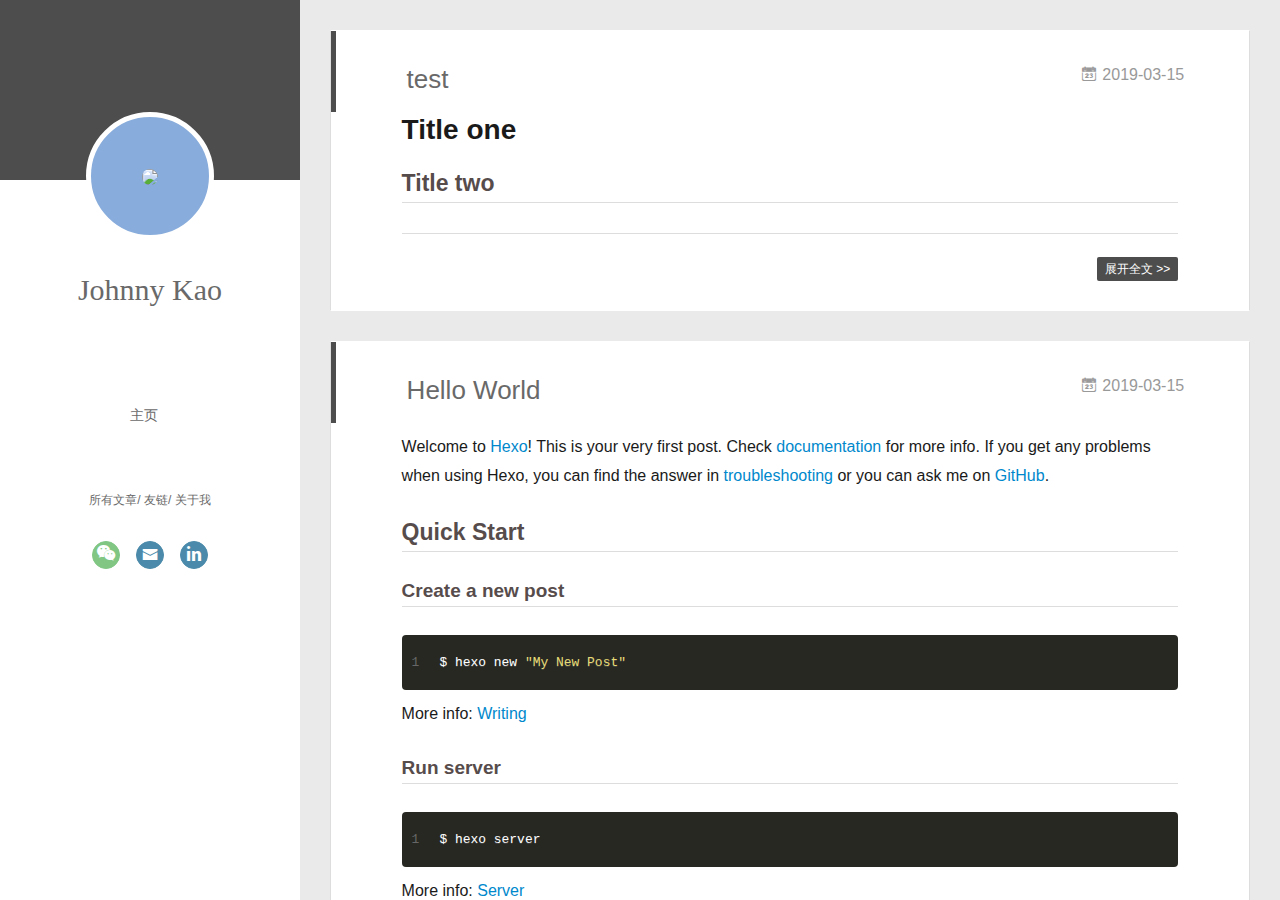
==== commit 58388a0e: "Site updated: 2019-03-20 11:39:43" ====
--- a/index.html
+++ b/index.html
@@ -1,455 +1,234 @@
 <!DOCTYPE html>
-
-
-
-  
-
-
-<html class="theme-next muse use-motion" lang>
+<html>
 <head><meta name="generator" content="Hexo 3.8.0">
-  <meta charset="UTF-8">
-<meta http-equiv="X-UA-Compatible" content="IE=edge">
-<meta name="viewport" content="width=device-width, initial-scale=1, maximum-scale=1">
-<meta name="theme-color" content="#222">
-
-
-
-
-
-
-
-
-
-<meta http-equiv="Cache-Control" content="no-transform">
-<meta http-equiv="Cache-Control" content="no-siteapp">
-
-
-
-
-
-
-
-
-
-
-
-
-
-
-
-
-  
-  
-  <link href="/lib/fancybox/source/jquery.fancybox.css?v=2.1.5" rel="stylesheet" type="text/css">
-
-
-
-
-
-
-
-<link href="/lib/font-awesome/css/font-awesome.min.css?v=4.6.2" rel="stylesheet" type="text/css">
-
-<link href="/css/main.css?v=5.1.4" rel="stylesheet" type="text/css">
-
-
-  <link rel="apple-touch-icon" sizes="180x180" href="/images/apple-touch-icon-next.png?v=5.1.4">
-
-
-  <link rel="icon" type="image/png" sizes="32x32" href="/images/favicon-32x32-next.png?v=5.1.4">
-
-
-  <link rel="icon" type="image/png" sizes="16x16" href="/images/favicon-16x16-next.png?v=5.1.4">
-
-
-  <link rel="mask-icon" href="/images/logo.svg?v=5.1.4" color="#222">
-
-
-
-
-
-  <meta name="keywords" content="Hexo, NexT">
-
-
-
-
-
-
-
-
-
-
+  <meta charset="utf-8">
+  
+  <meta name="renderer" content="webkit">
+  <meta http-equiv="X-UA-Compatible" content="IE=edge">
+  <link rel="dns-prefetch" href="http://yoursite.com">
+  <title>JK Randon Walking</title>
+  <meta name="viewport" content="width=device-width, initial-scale=1, maximum-scale=1">
+  <meta name="description" content="A place to Writing">
+<meta name="keywords" content="Finance, Product Manager, Investment, Tech, Blockchain">
 <meta property="og:type" content="website">
-<meta property="og:title" content="Hexo">
+<meta property="og:title" content="JK Randon Walking">
 <meta property="og:url" content="http://yoursite.com/index.html">
-<meta property="og:site_name" content="Hexo">
+<meta property="og:site_name" content="JK Randon Walking">
+<meta property="og:description" content="A place to Writing">
 <meta property="og:locale" content="default">
 <meta name="twitter:card" content="summary">
-<meta name="twitter:title" content="Hexo">
-
-
-
-<script type="text/javascript" id="hexo.configurations">
-  var NexT = window.NexT || {};
-  var CONFIG = {
-    root: '/',
-    scheme: 'Muse',
-    version: '5.1.4',
-    sidebar: {"position":"left","display":"post","offset":12,"b2t":false,"scrollpercent":false,"onmobile":false},
-    fancybox: true,
-    tabs: true,
-    motion: {"enable":true,"async":false,"transition":{"post_block":"fadeIn","post_header":"slideDownIn","post_body":"slideDownIn","coll_header":"slideLeftIn","sidebar":"slideUpIn"}},
-    duoshuo: {
-      userId: '0',
-      author: 'Author'
-    },
-    algolia: {
-      applicationID: '',
-      apiKey: '',
-      indexName: '',
-      hits: {"per_page":10},
-      labels: {"input_placeholder":"Search for Posts","hits_empty":"We didn't find any results for the search: ${query}","hits_stats":"${hits} results found in ${time} ms"}
+<meta name="twitter:title" content="JK Randon Walking">
+<meta name="twitter:description" content="A place to Writing">
+  
+    <link rel="alternative" href="/atom.xml" title="JK Randon Walking" type="application/atom+xml">
+  
+  
+    <link rel="icon" href="/favicon.png">
+  
+  <link rel="stylesheet" type="text/css" href="/./main.0cf68a.css">
+  <style type="text/css">
+  
+    #container.show {
+      background: linear-gradient(200deg,#a0cfe4,#e8c37e);
     }
-  };
-</script>
-
-
-
-  <link rel="canonical" href="http://yoursite.com/">
-
-
-
-
-
-  <title>Hexo</title>
-  
-
-
-
-
-
-
-
+  </style>
+  
+
+  
 
 </head>
-
-<body itemscope itemtype="http://schema.org/WebPage" lang="default">
-
-  
-  
-    
-  
-
-  <div class="container sidebar-position-left 
-  page-home">
-    <div class="headband"></div>
-
-    <header id="header" class="header" itemscope itemtype="http://schema.org/WPHeader">
-      <div class="header-inner"><div class="site-brand-wrapper">
-  <div class="site-meta ">
-    
-
-    <div class="custom-logo-site-title">
-      <a href="/" class="brand" rel="start">
-        <span class="logo-line-before"><i></i></span>
-        <span class="site-title">Hexo</span>
-        <span class="logo-line-after"><i></i></span>
-      </a>
-    </div>
-      
-        <p class="site-subtitle"></p>
-      
+</html>
+<body>
+  <div id="container" q-class="show:isCtnShow">
+    <canvas id="anm-canvas" class="anm-canvas"></canvas>
+    <div class="left-col" q-class="show:isShow">
+      
+<div class="overlay" style="background: #4d4d4d"></div>
+<div class="intrude-less">
+	<header id="header" class="inner">
+		<a href="/" class="profilepic">
+			<img src="/public/images/profile.jpg" class="js-avatar">
+		</a>
+		<hgroup>
+		  <h1 class="header-author"><a href="/">Johnny Kao</a></h1>
+		</hgroup>
+		
+
+		<nav class="header-menu">
+			<ul>
+			
+				<li><a href="/">主页</a></li>
+	        
+			</ul>
+		</nav>
+		<nav class="header-smart-menu">
+    		
+    			
+    			<a q-on="click: openSlider(e, 'innerArchive')" href="javascript:void(0)">所有文章</a>
+    			
+            
+    			
+    			<a q-on="click: openSlider(e, 'friends')" href="javascript:void(0)">友链</a>
+    			
+            
+    			
+    			<a q-on="click: openSlider(e, 'aboutme')" href="javascript:void(0)">关于我</a>
+    			
+            
+		</nav>
+		<nav class="header-nav">
+			<div class="social">
+				
+					<a class="weixin" target="_blank" href="/at12885" title="weixin"><i class="icon-weixin"></i></a>
+		        
+					<a class="mail" target="_blank" href="/at12885@gmail.com" title="mail"><i class="icon-mail"></i></a>
+		        
+					<a class="linkedin" target="_blank" href="#" title="linkedin"><i class="icon-linkedin"></i></a>
+		        
+			</div>
+		</nav>
+	</header>		
+</div>
+
+    </div>
+    <div class="mid-col" q-class="show:isShow,hide:isShow|isFalse">
+      
+<nav id="mobile-nav">
+  	<div class="overlay js-overlay" style="background: #4d4d4d"></div>
+	<div class="btnctn js-mobile-btnctn">
+  		<div class="slider-trigger list" q-on="click: openSlider(e)"><i class="icon icon-sort"></i></div>
+	</div>
+	<div class="intrude-less">
+		<header id="header" class="inner">
+			<div class="profilepic">
+				<img src="/public/images/profile.jpg" class="js-avatar">
+			</div>
+			<hgroup>
+			  <h1 class="header-author js-header-author">Johnny Kao</h1>
+			</hgroup>
+			
+			
+			
+				
+			
+			
+			
+			<nav class="header-nav">
+				<div class="social">
+					
+						<a class="weixin" target="_blank" href="/at12885" title="weixin"><i class="icon-weixin"></i></a>
+			        
+						<a class="mail" target="_blank" href="/at12885@gmail.com" title="mail"><i class="icon-mail"></i></a>
+			        
+						<a class="linkedin" target="_blank" href="#" title="linkedin"><i class="icon-linkedin"></i></a>
+			        
+				</div>
+			</nav>
+
+			<nav class="header-menu js-header-menu">
+				<ul style="width: 50%">
+				
+				
+					<li style="width: 100%"><a href="/">主页</a></li>
+		        
+				</ul>
+			</nav>
+		</header>				
+	</div>
+	<div class="mobile-mask" style="display:none" q-show="isShow"></div>
+</nav>
+
+      <div id="wrapper" class="body-wrap">
+        <div class="menu-l">
+          <div class="canvas-wrap">
+            <canvas data-colors="#eaeaea" data-sectionHeight="100" data-contentId="js-content" id="myCanvas1" class="anm-canvas"></canvas>
+          </div>
+          <div id="js-content" class="content-ll">
+            
+  
+    <article id="post-test" class="article article-type-post  article-index" itemscope itemprop="blogPost">
+  <div class="article-inner">
+    
+      <header class="article-header">
+        
+  
+    <h1 itemprop="name">
+      <a class="article-title" href="/2019/03/15/test/">test</a>
+    </h1>
+  
+
+        
+        <a href="/2019/03/15/test/" class="archive-article-date">
+  	<time datetime="2019-03-15T03:26:59.000Z" itemprop="datePublished"><i class="icon-calendar icon"></i>2019-03-15</time>
+</a>
+        
+      </header>
+    
+    <div class="article-entry" itemprop="articleBody">
+      
+        <h1 id="Title-one"><a href="#Title-one" class="headerlink" title="Title one"></a>Title one</h1><h2 id="Title-two"><a href="#Title-two" class="headerlink" title="Title two"></a>Title two</h2>
+      
+
+      
+    </div>
+    <div class="article-info article-info-index">
+      
+      
+      
+
+      
+        <p class="article-more-link">
+          <a class="article-more-a" href="/2019/03/15/test/">展开全文 >></a>
+        </p>
+      
+
+      
+      <div class="clearfix"></div>
+    </div>
   </div>
-
-  <div class="site-nav-toggle">
-    <button>
-      <span class="btn-bar"></span>
-      <span class="btn-bar"></span>
-      <span class="btn-bar"></span>
-    </button>
-  </div>
-</div>
-
-<nav class="site-nav">
-  
-
-  
-    <ul id="menu" class="menu">
-      
-        
-        <li class="menu-item menu-item-home">
-          <a href="/" rel="section">
-            
-              <i class="menu-item-icon fa fa-fw fa-home"></i> <br>
-            
-            Home
-          </a>
-        </li>
-      
-        
-        <li class="menu-item menu-item-about">
-          <a href="/about/" rel="section">
-            
-              <i class="menu-item-icon fa fa-fw fa-user"></i> <br>
-            
-            About
-          </a>
-        </li>
-      
-        
-        <li class="menu-item menu-item-tags">
-          <a href="/tags/" rel="section">
-            
-              <i class="menu-item-icon fa fa-fw fa-tags"></i> <br>
-            
-            Tags
-          </a>
-        </li>
-      
-        
-        <li class="menu-item menu-item-categories">
-          <a href="/categories/" rel="section">
-            
-              <i class="menu-item-icon fa fa-fw fa-th"></i> <br>
-            
-            Categories
-          </a>
-        </li>
-      
-        
-        <li class="menu-item menu-item-archives">
-          <a href="/archives/" rel="section">
-            
-              <i class="menu-item-icon fa fa-fw fa-archive"></i> <br>
-            
-            Archives
-          </a>
-        </li>
-      
-
-      
-    </ul>
-  
-
-  
-</nav>
-
-
-
- </div>
-    </header>
-
-    <main id="main" class="main">
-      <div class="main-inner">
-        <div class="content-wrap">
-          <div id="content" class="content">
-            
-  <section id="posts" class="posts-expand">
-    
-      
-
-  
-
-  
-  
-  
-
-  <article class="post post-type-normal" itemscope itemtype="http://schema.org/Article">
-  
-  
-  
-  <div class="post-block">
-    <link itemprop="mainEntityOfPage" href="http://yoursite.com/2019/03/15/test/">
-
-    <span hidden itemprop="author" itemscope itemtype="http://schema.org/Person">
-      <meta itemprop="name" content="John Doe">
-      <meta itemprop="description" content>
-      <meta itemprop="image" content="/images/avatar.gif">
-    </span>
-
-    <span hidden itemprop="publisher" itemscope itemtype="http://schema.org/Organization">
-      <meta itemprop="name" content="Hexo">
-    </span>
-
-    
-      <header class="post-header">
-
-        
-        
-          <h1 class="post-title" itemprop="name headline">
-                
-                <a class="post-title-link" href="/2019/03/15/test/" itemprop="url">test</a></h1>
-        
-
-        <div class="post-meta">
-          <span class="post-time">
-            
-              <span class="post-meta-item-icon">
-                <i class="fa fa-calendar-o"></i>
-              </span>
-              
-                <span class="post-meta-item-text">Posted on</span>
-              
-              <time title="Post created" itemprop="dateCreated datePublished" datetime="2019-03-15T11:26:59+08:00">
-                2019-03-15
-              </time>
-            
-
-            
-
-            
-          </span>
-
-          
-
-          
-            
-          
-
-          
-          
-
-          
-
-          
-
-          
-
-        </div>
+</article>
+
+<aside class="wrap-side-operation">
+    <div class="mod-side-operation">
+        
+        <div class="jump-container" id="js-jump-container" style="display:none;">
+            <a href="javascript:void(0)" class="mod-side-operation__jump-to-top">
+                <i class="icon-font icon-back"></i>
+            </a>
+            <div id="js-jump-plan-container" class="jump-plan-container" style="top: -11px;">
+                <i class="icon-font icon-plane jump-plane"></i>
+            </div>
+        </div>
+        
+        
+    </div>
+</aside>
+
+
+
+
+  
+    <article id="post-hello-world" class="article article-type-post  article-index" itemscope itemprop="blogPost">
+  <div class="article-inner">
+    
+      <header class="article-header">
+        
+  
+    <h1 itemprop="name">
+      <a class="article-title" href="/2019/03/15/hello-world/">Hello World</a>
+    </h1>
+  
+
+        
+        <a href="/2019/03/15/hello-world/" class="archive-article-date">
+  	<time datetime="2019-03-15T03:13:37.000Z" itemprop="datePublished"><i class="icon-calendar icon"></i>2019-03-15</time>
+</a>
+        
       </header>
     
-
-    
-    
-    
-    <div class="post-body" itemprop="articleBody">
-
-      
-      
-
-      
-        
-          
-            <h1 id="Title-one"><a href="#Title-one" class="headerlink" title="Title one"></a>Title one</h1><h2 id="Title-two"><a href="#Title-two" class="headerlink" title="Title two"></a>Title two</h2>
-          
-        
-      
-    </div>
-    
-    
-    
-
-    
-
-    
-
-    
-
-    <footer class="post-footer">
-      
-
-      
-
-      
-
-      
-      
-        <div class="post-eof"></div>
-      
-    </footer>
-  </div>
-  
-  
-  
-  </article>
-
-
-    
-      
-
-  
-
-  
-  
-  
-
-  <article class="post post-type-normal" itemscope itemtype="http://schema.org/Article">
-  
-  
-  
-  <div class="post-block">
-    <link itemprop="mainEntityOfPage" href="http://yoursite.com/2019/03/15/hello-world/">
-
-    <span hidden itemprop="author" itemscope itemtype="http://schema.org/Person">
-      <meta itemprop="name" content="John Doe">
-      <meta itemprop="description" content>
-      <meta itemprop="image" content="/images/avatar.gif">
-    </span>
-
-    <span hidden itemprop="publisher" itemscope itemtype="http://schema.org/Organization">
-      <meta itemprop="name" content="Hexo">
-    </span>
-
-    
-      <header class="post-header">
-
-        
-        
-          <h1 class="post-title" itemprop="name headline">
-                
-                <a class="post-title-link" href="/2019/03/15/hello-world/" itemprop="url">Hello World</a></h1>
-        
-
-        <div class="post-meta">
-          <span class="post-time">
-            
-              <span class="post-meta-item-icon">
-                <i class="fa fa-calendar-o"></i>
-              </span>
-              
-                <span class="post-meta-item-text">Posted on</span>
-              
-              <time title="Post created" itemprop="dateCreated datePublished" datetime="2019-03-15T11:13:37+08:00">
-                2019-03-15
-              </time>
-            
-
-            
-
-            
-          </span>
-
-          
-
-          
-            
-          
-
-          
-          
-
-          
-
-          
-
-          
-
-        </div>
-      </header>
-    
-
-    
-    
-    
-    <div class="post-body" itemprop="articleBody">
-
-      
-      
-
-      
-        
-          
-            <p>Welcome to <a href="https://hexo.io/" target="_blank" rel="noopener">Hexo</a>! This is your very first post. Check <a href="https://hexo.io/docs/" target="_blank" rel="noopener">documentation</a> for more info. If you get any problems when using Hexo, you can find the answer in <a href="https://hexo.io/docs/troubleshooting.html" target="_blank" rel="noopener">troubleshooting</a> or you can ask me on <a href="https://github.com/hexojs/hexo/issues" target="_blank" rel="noopener">GitHub</a>.</p>
+    <div class="article-entry" itemprop="articleBody">
+      
+        <p>Welcome to <a href="https://hexo.io/" target="_blank" rel="noopener">Hexo</a>! This is your very first post. Check <a href="https://hexo.io/docs/" target="_blank" rel="noopener">documentation</a> for more info. If you get any problems when using Hexo, you can find the answer in <a href="https://hexo.io/docs/troubleshooting.html" target="_blank" rel="noopener">troubleshooting</a> or you can ask me on <a href="https://github.com/hexojs/hexo/issues" target="_blank" rel="noopener">GitHub</a>.</p>
 <h2 id="Quick-Start"><a href="#Quick-Start" class="headerlink" title="Quick Start"></a>Quick Start</h2><h3 id="Create-a-new-post"><a href="#Create-a-new-post" class="headerlink" title="Create a new post"></a>Create a new post</h3><figure class="highlight bash"><table><tr><td class="gutter"><pre><span class="line">1</span><br></pre></td><td class="code"><pre><span class="line">$ hexo new <span class="string">"My New Post"</span></span><br></pre></td></tr></table></figure>
 <p>More info: <a href="https://hexo.io/docs/writing.html" target="_blank" rel="noopener">Writing</a></p>
 <h3 id="Run-server"><a href="#Run-server" class="headerlink" title="Run server"></a>Run server</h3><figure class="highlight bash"><table><tr><td class="gutter"><pre><span class="line">1</span><br></pre></td><td class="code"><pre><span class="line">$ hexo server</span><br></pre></td></tr></table></figure>
@@ -459,307 +238,293 @@
 <h3 id="Deploy-to-remote-sites"><a href="#Deploy-to-remote-sites" class="headerlink" title="Deploy to remote sites"></a>Deploy to remote sites</h3><figure class="highlight bash"><table><tr><td class="gutter"><pre><span class="line">1</span><br></pre></td><td class="code"><pre><span class="line">$ hexo deploy</span><br></pre></td></tr></table></figure>
 <p>More info: <a href="https://hexo.io/docs/deployment.html" target="_blank" rel="noopener">Deployment</a></p>
 
-          
-        
-      
-    </div>
-    
-    
-    
-
-    
-
-    
-
-    
-
-    <footer class="post-footer">
-      
-
-      
-
-      
-
-      
-      
-        <div class="post-eof"></div>
-      
-    </footer>
+      
+
+      
+    </div>
+    <div class="article-info article-info-index">
+      
+      
+      
+
+      
+        <p class="article-more-link">
+          <a class="article-more-a" href="/2019/03/15/hello-world/">展开全文 >></a>
+        </p>
+      
+
+      
+      <div class="clearfix"></div>
+    </div>
   </div>
-  
-  
-  
-  </article>
-
-
-    
-  </section>
-
+</article>
+
+<aside class="wrap-side-operation">
+    <div class="mod-side-operation">
+        
+        <div class="jump-container" id="js-jump-container" style="display:none;">
+            <a href="javascript:void(0)" class="mod-side-operation__jump-to-top">
+                <i class="icon-font icon-back"></i>
+            </a>
+            <div id="js-jump-plan-container" class="jump-plan-container" style="top: -11px;">
+                <i class="icon-font icon-plane jump-plane"></i>
+            </div>
+        </div>
+        
+        
+    </div>
+</aside>
+
+
+
+
+  
   
 
 
           </div>
-          
-
-
-          
-
-        </div>
-        
-          
-  
-  <div class="sidebar-toggle">
-    <div class="sidebar-toggle-line-wrap">
-      <span class="sidebar-toggle-line sidebar-toggle-line-first"></span>
-      <span class="sidebar-toggle-line sidebar-toggle-line-middle"></span>
-      <span class="sidebar-toggle-line sidebar-toggle-line-last"></span>
+        </div>
+      </div>
+      <footer id="footer">
+  <div class="outer">
+    <div id="footer-info">
+    	<div class="footer-left">
+    		&copy; 2019 Johnny Kao
+    	</div>
+      	<div class="footer-right">
+      		<a href="http://hexo.io/" target="_blank">Hexo</a>  Theme <a href="https://github.com/litten/hexo-theme-yilia" target="_blank">Yilia</a> by Litten
+      	</div>
     </div>
   </div>
-
-  <aside id="sidebar" class="sidebar">
-    
-    <div class="sidebar-inner">
-
-      
-
-      
-
-      <section class="site-overview-wrap sidebar-panel sidebar-panel-active">
-        <div class="site-overview">
-          <div class="site-author motion-element" itemprop="author" itemscope itemtype="http://schema.org/Person">
+</footer>
+    </div>
+    <script>
+	var yiliaConfig = {
+		mathjax: false,
+		isHome: true,
+		isPost: false,
+		isArchive: false,
+		isTag: false,
+		isCategory: false,
+		open_in_new: false,
+		toc_hide_index: true,
+		root: "/",
+		innerArchive: true,
+		showTags: false
+	}
+</script>
+
+<script>!function(t){function n(e){if(r[e])return r[e].exports;var i=r[e]={exports:{},id:e,loaded:!1};return t[e].call(i.exports,i,i.exports,n),i.loaded=!0,i.exports}var r={};n.m=t,n.c=r,n.p="./",n(0)}([function(t,n,r){r(195),t.exports=r(191)},function(t,n,r){var e=r(3),i=r(52),o=r(27),u=r(28),c=r(53),f="prototype",a=function(t,n,r){var s,l,h,v,p=t&a.F,d=t&a.G,y=t&a.S,g=t&a.P,b=t&a.B,m=d?e:y?e[n]||(e[n]={}):(e[n]||{})[f],x=d?i:i[n]||(i[n]={}),w=x[f]||(x[f]={});d&&(r=n);for(s in r)l=!p&&m&&void 0!==m[s],h=(l?m:r)[s],v=b&&l?c(h,e):g&&"function"==typeof h?c(Function.call,h):h,m&&u(m,s,h,t&a.U),x[s]!=h&&o(x,s,v),g&&w[s]!=h&&(w[s]=h)};e.core=i,a.F=1,a.G=2,a.S=4,a.P=8,a.B=16,a.W=32,a.U=64,a.R=128,t.exports=a},function(t,n,r){var e=r(6);t.exports=function(t){if(!e(t))throw TypeError(t+" is not an object!");return t}},function(t,n){var r=t.exports="undefined"!=typeof window&&window.Math==Math?window:"undefined"!=typeof self&&self.Math==Math?self:Function("return this")();"number"==typeof __g&&(__g=r)},function(t,n){t.exports=function(t){try{return!!t()}catch(t){return!0}}},function(t,n){var r=t.exports="undefined"!=typeof window&&window.Math==Math?window:"undefined"!=typeof self&&self.Math==Math?self:Function("return this")();"number"==typeof __g&&(__g=r)},function(t,n){t.exports=function(t){return"object"==typeof t?null!==t:"function"==typeof t}},function(t,n,r){var e=r(126)("wks"),i=r(76),o=r(3).Symbol,u="function"==typeof o;(t.exports=function(t){return e[t]||(e[t]=u&&o[t]||(u?o:i)("Symbol."+t))}).store=e},function(t,n){var r={}.hasOwnProperty;t.exports=function(t,n){return r.call(t,n)}},function(t,n,r){var e=r(94),i=r(33);t.exports=function(t){return e(i(t))}},function(t,n,r){t.exports=!r(4)(function(){return 7!=Object.defineProperty({},"a",{get:function(){return 7}}).a})},function(t,n,r){var e=r(2),i=r(167),o=r(50),u=Object.defineProperty;n.f=r(10)?Object.defineProperty:function(t,n,r){if(e(t),n=o(n,!0),e(r),i)try{return u(t,n,r)}catch(t){}if("get"in r||"set"in r)throw TypeError("Accessors not supported!");return"value"in r&&(t[n]=r.value),t}},function(t,n,r){t.exports=!r(18)(function(){return 7!=Object.defineProperty({},"a",{get:function(){return 7}}).a})},function(t,n,r){var e=r(14),i=r(22);t.exports=r(12)?function(t,n,r){return e.f(t,n,i(1,r))}:function(t,n,r){return t[n]=r,t}},function(t,n,r){var e=r(20),i=r(58),o=r(42),u=Object.defineProperty;n.f=r(12)?Object.defineProperty:function(t,n,r){if(e(t),n=o(n,!0),e(r),i)try{return u(t,n,r)}catch(t){}if("get"in r||"set"in r)throw TypeError("Accessors not supported!");return"value"in r&&(t[n]=r.value),t}},function(t,n,r){var e=r(40)("wks"),i=r(23),o=r(5).Symbol,u="function"==typeof o;(t.exports=function(t){return e[t]||(e[t]=u&&o[t]||(u?o:i)("Symbol."+t))}).store=e},function(t,n,r){var e=r(67),i=Math.min;t.exports=function(t){return t>0?i(e(t),9007199254740991):0}},function(t,n,r){var e=r(46);t.exports=function(t){return Object(e(t))}},function(t,n){t.exports=function(t){try{return!!t()}catch(t){return!0}}},function(t,n,r){var e=r(63),i=r(34);t.exports=Object.keys||function(t){return e(t,i)}},function(t,n,r){var e=r(21);t.exports=function(t){if(!e(t))throw TypeError(t+" is not an object!");return t}},function(t,n){t.exports=function(t){return"object"==typeof t?null!==t:"function"==typeof t}},function(t,n){t.exports=function(t,n){return{enumerable:!(1&t),configurable:!(2&t),writable:!(4&t),value:n}}},function(t,n){var r=0,e=Math.random();t.exports=function(t){return"Symbol(".concat(void 0===t?"":t,")_",(++r+e).toString(36))}},function(t,n){var r={}.hasOwnProperty;t.exports=function(t,n){return r.call(t,n)}},function(t,n){var r=t.exports={version:"2.4.0"};"number"==typeof __e&&(__e=r)},function(t,n){t.exports=function(t){if("function"!=typeof t)throw TypeError(t+" is not a function!");return t}},function(t,n,r){var e=r(11),i=r(66);t.exports=r(10)?function(t,n,r){return e.f(t,n,i(1,r))}:function(t,n,r){return t[n]=r,t}},function(t,n,r){var e=r(3),i=r(27),o=r(24),u=r(76)("src"),c="toString",f=Function[c],a=(""+f).split(c);r(52).inspectSource=function(t){return f.call(t)},(t.exports=function(t,n,r,c){var f="function"==typeof r;f&&(o(r,"name")||i(r,"name",n)),t[n]!==r&&(f&&(o(r,u)||i(r,u,t[n]?""+t[n]:a.join(String(n)))),t===e?t[n]=r:c?t[n]?t[n]=r:i(t,n,r):(delete t[n],i(t,n,r)))})(Function.prototype,c,function(){return"function"==typeof this&&this[u]||f.call(this)})},function(t,n,r){var e=r(1),i=r(4),o=r(46),u=function(t,n,r,e){var i=String(o(t)),u="<"+n;return""!==r&&(u+=" "+r+'="'+String(e).replace(/"/g,"&quot;")+'"'),u+">"+i+"</"+n+">"};t.exports=function(t,n){var r={};r[t]=n(u),e(e.P+e.F*i(function(){var n=""[t]('"');return n!==n.toLowerCase()||n.split('"').length>3}),"String",r)}},function(t,n,r){var e=r(115),i=r(46);t.exports=function(t){return e(i(t))}},function(t,n,r){var e=r(116),i=r(66),o=r(30),u=r(50),c=r(24),f=r(167),a=Object.getOwnPropertyDescriptor;n.f=r(10)?a:function(t,n){if(t=o(t),n=u(n,!0),f)try{return a(t,n)}catch(t){}if(c(t,n))return i(!e.f.call(t,n),t[n])}},function(t,n,r){var e=r(24),i=r(17),o=r(145)("IE_PROTO"),u=Object.prototype;t.exports=Object.getPrototypeOf||function(t){return t=i(t),e(t,o)?t[o]:"function"==typeof t.constructor&&t instanceof t.constructor?t.constructor.prototype:t instanceof Object?u:null}},function(t,n){t.exports=function(t){if(void 0==t)throw TypeError("Can't call method on  "+t);return t}},function(t,n){t.exports="constructor,hasOwnProperty,isPrototypeOf,propertyIsEnumerable,toLocaleString,toString,valueOf".split(",")},function(t,n){t.exports={}},function(t,n){t.exports=!0},function(t,n){n.f={}.propertyIsEnumerable},function(t,n,r){var e=r(14).f,i=r(8),o=r(15)("toStringTag");t.exports=function(t,n,r){t&&!i(t=r?t:t.prototype,o)&&e(t,o,{configurable:!0,value:n})}},function(t,n,r){var e=r(40)("keys"),i=r(23);t.exports=function(t){return e[t]||(e[t]=i(t))}},function(t,n,r){var e=r(5),i="__core-js_shared__",o=e[i]||(e[i]={});t.exports=function(t){return o[t]||(o[t]={})}},function(t,n){var r=Math.ceil,e=Math.floor;t.exports=function(t){return isNaN(t=+t)?0:(t>0?e:r)(t)}},function(t,n,r){var e=r(21);t.exports=function(t,n){if(!e(t))return t;var r,i;if(n&&"function"==typeof(r=t.toString)&&!e(i=r.call(t)))return i;if("function"==typeof(r=t.valueOf)&&!e(i=r.call(t)))return i;if(!n&&"function"==typeof(r=t.toString)&&!e(i=r.call(t)))return i;throw TypeError("Can't convert object to primitive value")}},function(t,n,r){var e=r(5),i=r(25),o=r(36),u=r(44),c=r(14).f;t.exports=function(t){var n=i.Symbol||(i.Symbol=o?{}:e.Symbol||{});"_"==t.charAt(0)||t in n||c(n,t,{value:u.f(t)})}},function(t,n,r){n.f=r(15)},function(t,n){var r={}.toString;t.exports=function(t){return r.call(t).slice(8,-1)}},function(t,n){t.exports=function(t){if(void 0==t)throw TypeError("Can't call method on  "+t);return t}},function(t,n,r){var e=r(4);t.exports=function(t,n){return!!t&&e(function(){n?t.call(null,function(){},1):t.call(null)})}},function(t,n,r){var e=r(53),i=r(115),o=r(17),u=r(16),c=r(203);t.exports=function(t,n){var r=1==t,f=2==t,a=3==t,s=4==t,l=6==t,h=5==t||l,v=n||c;return function(n,c,p){for(var d,y,g=o(n),b=i(g),m=e(c,p,3),x=u(b.length),w=0,S=r?v(n,x):f?v(n,0):void 0;x>w;w++)if((h||w in b)&&(d=b[w],y=m(d,w,g),t))if(r)S[w]=y;else if(y)switch(t){case 3:return!0;case 5:return d;case 6:return w;case 2:S.push(d)}else if(s)return!1;return l?-1:a||s?s:S}}},function(t,n,r){var e=r(1),i=r(52),o=r(4);t.exports=function(t,n){var r=(i.Object||{})[t]||Object[t],u={};u[t]=n(r),e(e.S+e.F*o(function(){r(1)}),"Object",u)}},function(t,n,r){var e=r(6);t.exports=function(t,n){if(!e(t))return t;var r,i;if(n&&"function"==typeof(r=t.toString)&&!e(i=r.call(t)))return i;if("function"==typeof(r=t.valueOf)&&!e(i=r.call(t)))return i;if(!n&&"function"==typeof(r=t.toString)&&!e(i=r.call(t)))return i;throw TypeError("Can't convert object to primitive value")}},function(t,n,r){var e=r(5),i=r(25),o=r(91),u=r(13),c="prototype",f=function(t,n,r){var a,s,l,h=t&f.F,v=t&f.G,p=t&f.S,d=t&f.P,y=t&f.B,g=t&f.W,b=v?i:i[n]||(i[n]={}),m=b[c],x=v?e:p?e[n]:(e[n]||{})[c];v&&(r=n);for(a in r)(s=!h&&x&&void 0!==x[a])&&a in b||(l=s?x[a]:r[a],b[a]=v&&"function"!=typeof x[a]?r[a]:y&&s?o(l,e):g&&x[a]==l?function(t){var n=function(n,r,e){if(this instanceof t){switch(arguments.length){case 0:return new t;case 1:return new t(n);case 2:return new t(n,r)}return new t(n,r,e)}return t.apply(this,arguments)};return n[c]=t[c],n}(l):d&&"function"==typeof l?o(Function.call,l):l,d&&((b.virtual||(b.virtual={}))[a]=l,t&f.R&&m&&!m[a]&&u(m,a,l)))};f.F=1,f.G=2,f.S=4,f.P=8,f.B=16,f.W=32,f.U=64,f.R=128,t.exports=f},function(t,n){var r=t.exports={version:"2.4.0"};"number"==typeof __e&&(__e=r)},function(t,n,r){var e=r(26);t.exports=function(t,n,r){if(e(t),void 0===n)return t;switch(r){case 1:return function(r){return t.call(n,r)};case 2:return function(r,e){return t.call(n,r,e)};case 3:return function(r,e,i){return t.call(n,r,e,i)}}return function(){return t.apply(n,arguments)}}},function(t,n,r){var e=r(183),i=r(1),o=r(126)("metadata"),u=o.store||(o.store=new(r(186))),c=function(t,n,r){var i=u.get(t);if(!i){if(!r)return;u.set(t,i=new e)}var o=i.get(n);if(!o){if(!r)return;i.set(n,o=new e)}return o},f=function(t,n,r){var e=c(n,r,!1);return void 0!==e&&e.has(t)},a=function(t,n,r){var e=c(n,r,!1);return void 0===e?void 0:e.get(t)},s=function(t,n,r,e){c(r,e,!0).set(t,n)},l=function(t,n){var r=c(t,n,!1),e=[];return r&&r.forEach(function(t,n){e.push(n)}),e},h=function(t){return void 0===t||"symbol"==typeof t?t:String(t)},v=function(t){i(i.S,"Reflect",t)};t.exports={store:u,map:c,has:f,get:a,set:s,keys:l,key:h,exp:v}},function(t,n,r){"use strict";if(r(10)){var e=r(69),i=r(3),o=r(4),u=r(1),c=r(127),f=r(152),a=r(53),s=r(68),l=r(66),h=r(27),v=r(73),p=r(67),d=r(16),y=r(75),g=r(50),b=r(24),m=r(180),x=r(114),w=r(6),S=r(17),_=r(137),O=r(70),E=r(32),P=r(71).f,j=r(154),F=r(76),M=r(7),A=r(48),N=r(117),T=r(146),I=r(155),k=r(80),L=r(123),R=r(74),C=r(130),D=r(160),U=r(11),W=r(31),G=U.f,B=W.f,V=i.RangeError,z=i.TypeError,q=i.Uint8Array,K="ArrayBuffer",J="Shared"+K,Y="BYTES_PER_ELEMENT",H="prototype",$=Array[H],X=f.ArrayBuffer,Q=f.DataView,Z=A(0),tt=A(2),nt=A(3),rt=A(4),et=A(5),it=A(6),ot=N(!0),ut=N(!1),ct=I.values,ft=I.keys,at=I.entries,st=$.lastIndexOf,lt=$.reduce,ht=$.reduceRight,vt=$.join,pt=$.sort,dt=$.slice,yt=$.toString,gt=$.toLocaleString,bt=M("iterator"),mt=M("toStringTag"),xt=F("typed_constructor"),wt=F("def_constructor"),St=c.CONSTR,_t=c.TYPED,Ot=c.VIEW,Et="Wrong length!",Pt=A(1,function(t,n){return Tt(T(t,t[wt]),n)}),jt=o(function(){return 1===new q(new Uint16Array([1]).buffer)[0]}),Ft=!!q&&!!q[H].set&&o(function(){new q(1).set({})}),Mt=function(t,n){if(void 0===t)throw z(Et);var r=+t,e=d(t);if(n&&!m(r,e))throw V(Et);return e},At=function(t,n){var r=p(t);if(r<0||r%n)throw V("Wrong offset!");return r},Nt=function(t){if(w(t)&&_t in t)return t;throw z(t+" is not a typed array!")},Tt=function(t,n){if(!(w(t)&&xt in t))throw z("It is not a typed array constructor!");return new t(n)},It=function(t,n){return kt(T(t,t[wt]),n)},kt=function(t,n){for(var r=0,e=n.length,i=Tt(t,e);e>r;)i[r]=n[r++];return i},Lt=function(t,n,r){G(t,n,{get:function(){return this._d[r]}})},Rt=function(t){var n,r,e,i,o,u,c=S(t),f=arguments.length,s=f>1?arguments[1]:void 0,l=void 0!==s,h=j(c);if(void 0!=h&&!_(h)){for(u=h.call(c),e=[],n=0;!(o=u.next()).done;n++)e.push(o.value);c=e}for(l&&f>2&&(s=a(s,arguments[2],2)),n=0,r=d(c.length),i=Tt(this,r);r>n;n++)i[n]=l?s(c[n],n):c[n];return i},Ct=function(){for(var t=0,n=arguments.length,r=Tt(this,n);n>t;)r[t]=arguments[t++];return r},Dt=!!q&&o(function(){gt.call(new q(1))}),Ut=function(){return gt.apply(Dt?dt.call(Nt(this)):Nt(this),arguments)},Wt={copyWithin:function(t,n){return D.call(Nt(this),t,n,arguments.length>2?arguments[2]:void 0)},every:function(t){return rt(Nt(this),t,arguments.length>1?arguments[1]:void 0)},fill:function(t){return C.apply(Nt(this),arguments)},filter:function(t){return It(this,tt(Nt(this),t,arguments.length>1?arguments[1]:void 0))},find:function(t){return et(Nt(this),t,arguments.length>1?arguments[1]:void 0)},findIndex:function(t){return it(Nt(this),t,arguments.length>1?arguments[1]:void 0)},forEach:function(t){Z(Nt(this),t,arguments.length>1?arguments[1]:void 0)},indexOf:function(t){return ut(Nt(this),t,arguments.length>1?arguments[1]:void 0)},includes:function(t){return ot(Nt(this),t,arguments.length>1?arguments[1]:void 0)},join:function(t){return vt.apply(Nt(this),arguments)},lastIndexOf:function(t){return st.apply(Nt(this),arguments)},map:function(t){return Pt(Nt(this),t,arguments.length>1?arguments[1]:void 0)},reduce:function(t){return lt.apply(Nt(this),arguments)},reduceRight:function(t){return ht.apply(Nt(this),arguments)},reverse:function(){for(var t,n=this,r=Nt(n).length,e=Math.floor(r/2),i=0;i<e;)t=n[i],n[i++]=n[--r],n[r]=t;return n},some:function(t){return nt(Nt(this),t,arguments.length>1?arguments[1]:void 0)},sort:function(t){return pt.call(Nt(this),t)},subarray:function(t,n){var r=Nt(this),e=r.length,i=y(t,e);return new(T(r,r[wt]))(r.buffer,r.byteOffset+i*r.BYTES_PER_ELEMENT,d((void 0===n?e:y(n,e))-i))}},Gt=function(t,n){return It(this,dt.call(Nt(this),t,n))},Bt=function(t){Nt(this);var n=At(arguments[1],1),r=this.length,e=S(t),i=d(e.length),o=0;if(i+n>r)throw V(Et);for(;o<i;)this[n+o]=e[o++]},Vt={entries:function(){return at.call(Nt(this))},keys:function(){return ft.call(Nt(this))},values:function(){return ct.call(Nt(this))}},zt=function(t,n){return w(t)&&t[_t]&&"symbol"!=typeof n&&n in t&&String(+n)==String(n)},qt=function(t,n){return zt(t,n=g(n,!0))?l(2,t[n]):B(t,n)},Kt=function(t,n,r){return!(zt(t,n=g(n,!0))&&w(r)&&b(r,"value"))||b(r,"get")||b(r,"set")||r.configurable||b(r,"writable")&&!r.writable||b(r,"enumerable")&&!r.enumerable?G(t,n,r):(t[n]=r.value,t)};St||(W.f=qt,U.f=Kt),u(u.S+u.F*!St,"Object",{getOwnPropertyDescriptor:qt,defineProperty:Kt}),o(function(){yt.call({})})&&(yt=gt=function(){return vt.call(this)});var Jt=v({},Wt);v(Jt,Vt),h(Jt,bt,Vt.values),v(Jt,{slice:Gt,set:Bt,constructor:function(){},toString:yt,toLocaleString:Ut}),Lt(Jt,"buffer","b"),Lt(Jt,"byteOffset","o"),Lt(Jt,"byteLength","l"),Lt(Jt,"length","e"),G(Jt,mt,{get:function(){return this[_t]}}),t.exports=function(t,n,r,f){f=!!f;var a=t+(f?"Clamped":"")+"Array",l="Uint8Array"!=a,v="get"+t,p="set"+t,y=i[a],g=y||{},b=y&&E(y),m=!y||!c.ABV,S={},_=y&&y[H],j=function(t,r){var e=t._d;return e.v[v](r*n+e.o,jt)},F=function(t,r,e){var i=t._d;f&&(e=(e=Math.round(e))<0?0:e>255?255:255&e),i.v[p](r*n+i.o,e,jt)},M=function(t,n){G(t,n,{get:function(){return j(this,n)},set:function(t){return F(this,n,t)},enumerable:!0})};m?(y=r(function(t,r,e,i){s(t,y,a,"_d");var o,u,c,f,l=0,v=0;if(w(r)){if(!(r instanceof X||(f=x(r))==K||f==J))return _t in r?kt(y,r):Rt.call(y,r);o=r,v=At(e,n);var p=r.byteLength;if(void 0===i){if(p%n)throw V(Et);if((u=p-v)<0)throw V(Et)}else if((u=d(i)*n)+v>p)throw V(Et);c=u/n}else c=Mt(r,!0),u=c*n,o=new X(u);for(h(t,"_d",{b:o,o:v,l:u,e:c,v:new Q(o)});l<c;)M(t,l++)}),_=y[H]=O(Jt),h(_,"constructor",y)):L(function(t){new y(null),new y(t)},!0)||(y=r(function(t,r,e,i){s(t,y,a);var o;return w(r)?r instanceof X||(o=x(r))==K||o==J?void 0!==i?new g(r,At(e,n),i):void 0!==e?new g(r,At(e,n)):new g(r):_t in r?kt(y,r):Rt.call(y,r):new g(Mt(r,l))}),Z(b!==Function.prototype?P(g).concat(P(b)):P(g),function(t){t in y||h(y,t,g[t])}),y[H]=_,e||(_.constructor=y));var A=_[bt],N=!!A&&("values"==A.name||void 0==A.name),T=Vt.values;h(y,xt,!0),h(_,_t,a),h(_,Ot,!0),h(_,wt,y),(f?new y(1)[mt]==a:mt in _)||G(_,mt,{get:function(){return a}}),S[a]=y,u(u.G+u.W+u.F*(y!=g),S),u(u.S,a,{BYTES_PER_ELEMENT:n,from:Rt,of:Ct}),Y in _||h(_,Y,n),u(u.P,a,Wt),R(a),u(u.P+u.F*Ft,a,{set:Bt}),u(u.P+u.F*!N,a,Vt),u(u.P+u.F*(_.toString!=yt),a,{toString:yt}),u(u.P+u.F*o(function(){new y(1).slice()}),a,{slice:Gt}),u(u.P+u.F*(o(function(){return[1,2].toLocaleString()!=new y([1,2]).toLocaleString()})||!o(function(){_.toLocaleString.call([1,2])})),a,{toLocaleString:Ut}),k[a]=N?A:T,e||N||h(_,bt,T)}}else t.exports=function(){}},function(t,n){var r={}.toString;t.exports=function(t){return r.call(t).slice(8,-1)}},function(t,n,r){var e=r(21),i=r(5).document,o=e(i)&&e(i.createElement);t.exports=function(t){return o?i.createElement(t):{}}},function(t,n,r){t.exports=!r(12)&&!r(18)(function(){return 7!=Object.defineProperty(r(57)("div"),"a",{get:function(){return 7}}).a})},function(t,n,r){"use strict";var e=r(36),i=r(51),o=r(64),u=r(13),c=r(8),f=r(35),a=r(96),s=r(38),l=r(103),h=r(15)("iterator"),v=!([].keys&&"next"in[].keys()),p="keys",d="values",y=function(){return this};t.exports=function(t,n,r,g,b,m,x){a(r,n,g);var w,S,_,O=function(t){if(!v&&t in F)return F[t];switch(t){case p:case d:return function(){return new r(this,t)}}return function(){return new r(this,t)}},E=n+" Iterator",P=b==d,j=!1,F=t.prototype,M=F[h]||F["@@iterator"]||b&&F[b],A=M||O(b),N=b?P?O("entries"):A:void 0,T="Array"==n?F.entries||M:M;if(T&&(_=l(T.call(new t)))!==Object.prototype&&(s(_,E,!0),e||c(_,h)||u(_,h,y)),P&&M&&M.name!==d&&(j=!0,A=function(){return M.call(this)}),e&&!x||!v&&!j&&F[h]||u(F,h,A),f[n]=A,f[E]=y,b)if(w={values:P?A:O(d),keys:m?A:O(p),entries:N},x)for(S in w)S in F||o(F,S,w[S]);else i(i.P+i.F*(v||j),n,w);return w}},function(t,n,r){var e=r(20),i=r(100),o=r(34),u=r(39)("IE_PROTO"),c=function(){},f="prototype",a=function(){var t,n=r(57)("iframe"),e=o.length;for(n.style.display="none",r(93).appendChild(n),n.src="javascript:",t=n.contentWindow.document,t.open(),t.write("<script>document.F=Object<\/script>"),t.close(),a=t.F;e--;)delete a[f][o[e]];return a()};t.exports=Object.create||function(t,n){var r;return null!==t?(c[f]=e(t),r=new c,c[f]=null,r[u]=t):r=a(),void 0===n?r:i(r,n)}},function(t,n,r){var e=r(63),i=r(34).concat("length","prototype");n.f=Object.getOwnPropertyNames||function(t){return e(t,i)}},function(t,n){n.f=Object.getOwnPropertySymbols},function(t,n,r){var e=r(8),i=r(9),o=r(90)(!1),u=r(39)("IE_PROTO");t.exports=function(t,n){var r,c=i(t),f=0,a=[];for(r in c)r!=u&&e(c,r)&&a.push(r);for(;n.length>f;)e(c,r=n[f++])&&(~o(a,r)||a.push(r));return a}},function(t,n,r){t.exports=r(13)},function(t,n,r){var e=r(76)("meta"),i=r(6),o=r(24),u=r(11).f,c=0,f=Object.isExtensible||function(){return!0},a=!r(4)(function(){return f(Object.preventExtensions({}))}),s=function(t){u(t,e,{value:{i:"O"+ ++c,w:{}}})},l=function(t,n){if(!i(t))return"symbol"==typeof t?t:("string"==typeof t?"S":"P")+t;if(!o(t,e)){if(!f(t))return"F";if(!n)return"E";s(t)}return t[e].i},h=function(t,n){if(!o(t,e)){if(!f(t))return!0;if(!n)return!1;s(t)}return t[e].w},v=function(t){return a&&p.NEED&&f(t)&&!o(t,e)&&s(t),t},p=t.exports={KEY:e,NEED:!1,fastKey:l,getWeak:h,onFreeze:v}},function(t,n){t.exports=function(t,n){return{enumerable:!(1&t),configurable:!(2&t),writable:!(4&t),value:n}}},function(t,n){var r=Math.ceil,e=Math.floor;t.exports=function(t){return isNaN(t=+t)?0:(t>0?e:r)(t)}},function(t,n){t.exports=function(t,n,r,e){if(!(t instanceof n)||void 0!==e&&e in t)throw TypeError(r+": incorrect invocation!");return t}},function(t,n){t.exports=!1},function(t,n,r){var e=r(2),i=r(173),o=r(133),u=r(145)("IE_PROTO"),c=function(){},f="prototype",a=function(){var t,n=r(132)("iframe"),e=o.length;for(n.style.display="none",r(135).appendChild(n),n.src="javascript:",t=n.contentWindow.document,t.open(),t.write("<script>document.F=Object<\/script>"),t.close(),a=t.F;e--;)delete a[f][o[e]];return a()};t.exports=Object.create||function(t,n){var r;return null!==t?(c[f]=e(t),r=new c,c[f]=null,r[u]=t):r=a(),void 0===n?r:i(r,n)}},function(t,n,r){var e=r(175),i=r(133).concat("length","prototype");n.f=Object.getOwnPropertyNames||function(t){return e(t,i)}},function(t,n,r){var e=r(175),i=r(133);t.exports=Object.keys||function(t){return e(t,i)}},function(t,n,r){var e=r(28);t.exports=function(t,n,r){for(var i in n)e(t,i,n[i],r);return t}},function(t,n,r){"use strict";var e=r(3),i=r(11),o=r(10),u=r(7)("species");t.exports=function(t){var n=e[t];o&&n&&!n[u]&&i.f(n,u,{configurable:!0,get:function(){return this}})}},function(t,n,r){var e=r(67),i=Math.max,o=Math.min;t.exports=function(t,n){return t=e(t),t<0?i(t+n,0):o(t,n)}},function(t,n){var r=0,e=Math.random();t.exports=function(t){return"Symbol(".concat(void 0===t?"":t,")_",(++r+e).toString(36))}},function(t,n,r){var e=r(33);t.exports=function(t){return Object(e(t))}},function(t,n,r){var e=r(7)("unscopables"),i=Array.prototype;void 0==i[e]&&r(27)(i,e,{}),t.exports=function(t){i[e][t]=!0}},function(t,n,r){var e=r(53),i=r(169),o=r(137),u=r(2),c=r(16),f=r(154),a={},s={},n=t.exports=function(t,n,r,l,h){var v,p,d,y,g=h?function(){return t}:f(t),b=e(r,l,n?2:1),m=0;if("function"!=typeof g)throw TypeError(t+" is not iterable!");if(o(g)){for(v=c(t.length);v>m;m++)if((y=n?b(u(p=t[m])[0],p[1]):b(t[m]))===a||y===s)return y}else for(d=g.call(t);!(p=d.next()).done;)if((y=i(d,b,p.value,n))===a||y===s)return y};n.BREAK=a,n.RETURN=s},function(t,n){t.exports={}},function(t,n,r){var e=r(11).f,i=r(24),o=r(7)("toStringTag");t.exports=function(t,n,r){t&&!i(t=r?t:t.prototype,o)&&e(t,o,{configurable:!0,value:n})}},function(t,n,r){var e=r(1),i=r(46),o=r(4),u=r(150),c="["+u+"]",f="​+",a=RegExp("^"+c+c+"*"),s=RegExp(c+c+"*$"),l=function(t,n,r){var i={},c=o(function(){return!!u[t]()||f[t]()!=f}),a=i[t]=c?n(h):u[t];r&&(i[r]=a),e(e.P+e.F*c,"String",i)},h=l.trim=function(t,n){return t=String(i(t)),1&n&&(t=t.replace(a,"")),2&n&&(t=t.replace(s,"")),t};t.exports=l},function(t,n,r){t.exports={default:r(86),__esModule:!0}},function(t,n,r){t.exports={default:r(87),__esModule:!0}},function(t,n,r){"use strict";function e(t){return t&&t.__esModule?t:{default:t}}n.__esModule=!0;var i=r(84),o=e(i),u=r(83),c=e(u),f="function"==typeof c.default&&"symbol"==typeof o.default?function(t){return typeof t}:function(t){return t&&"function"==typeof c.default&&t.constructor===c.default&&t!==c.default.prototype?"symbol":typeof t};n.default="function"==typeof c.default&&"symbol"===f(o.default)?function(t){return void 0===t?"undefined":f(t)}:function(t){return t&&"function"==typeof c.default&&t.constructor===c.default&&t!==c.default.prototype?"symbol":void 0===t?"undefined":f(t)}},function(t,n,r){r(110),r(108),r(111),r(112),t.exports=r(25).Symbol},function(t,n,r){r(109),r(113),t.exports=r(44).f("iterator")},function(t,n){t.exports=function(t){if("function"!=typeof t)throw TypeError(t+" is not a function!");return t}},function(t,n){t.exports=function(){}},function(t,n,r){var e=r(9),i=r(106),o=r(105);t.exports=function(t){return function(n,r,u){var c,f=e(n),a=i(f.length),s=o(u,a);if(t&&r!=r){for(;a>s;)if((c=f[s++])!=c)return!0}else for(;a>s;s++)if((t||s in f)&&f[s]===r)return t||s||0;return!t&&-1}}},function(t,n,r){var e=r(88);t.exports=function(t,n,r){if(e(t),void 0===n)return t;switch(r){case 1:return function(r){return t.call(n,r)};case 2:return function(r,e){return t.call(n,r,e)};case 3:return function(r,e,i){return t.call(n,r,e,i)}}return function(){return t.apply(n,arguments)}}},function(t,n,r){var e=r(19),i=r(62),o=r(37);t.exports=function(t){var n=e(t),r=i.f;if(r)for(var u,c=r(t),f=o.f,a=0;c.length>a;)f.call(t,u=c[a++])&&n.push(u);return n}},function(t,n,r){t.exports=r(5).document&&document.documentElement},function(t,n,r){var e=r(56);t.exports=Object("z").propertyIsEnumerable(0)?Object:function(t){return"String"==e(t)?t.split(""):Object(t)}},function(t,n,r){var e=r(56);t.exports=Array.isArray||function(t){return"Array"==e(t)}},function(t,n,r){"use strict";var e=r(60),i=r(22),o=r(38),u={};r(13)(u,r(15)("iterator"),function(){return this}),t.exports=function(t,n,r){t.prototype=e(u,{next:i(1,r)}),o(t,n+" Iterator")}},function(t,n){t.exports=function(t,n){return{value:n,done:!!t}}},function(t,n,r){var e=r(19),i=r(9);t.exports=function(t,n){for(var r,o=i(t),u=e(o),c=u.length,f=0;c>f;)if(o[r=u[f++]]===n)return r}},function(t,n,r){var e=r(23)("meta"),i=r(21),o=r(8),u=r(14).f,c=0,f=Object.isExtensible||function(){return!0},a=!r(18)(function(){return f(Object.preventExtensions({}))}),s=function(t){u(t,e,{value:{i:"O"+ ++c,w:{}}})},l=function(t,n){if(!i(t))return"symbol"==typeof t?t:("string"==typeof t?"S":"P")+t;if(!o(t,e)){if(!f(t))return"F";if(!n)return"E";s(t)}return t[e].i},h=function(t,n){if(!o(t,e)){if(!f(t))return!0;if(!n)return!1;s(t)}return t[e].w},v=function(t){return a&&p.NEED&&f(t)&&!o(t,e)&&s(t),t},p=t.exports={KEY:e,NEED:!1,fastKey:l,getWeak:h,onFreeze:v}},function(t,n,r){var e=r(14),i=r(20),o=r(19);t.exports=r(12)?Object.defineProperties:function(t,n){i(t);for(var r,u=o(n),c=u.length,f=0;c>f;)e.f(t,r=u[f++],n[r]);return t}},function(t,n,r){var e=r(37),i=r(22),o=r(9),u=r(42),c=r(8),f=r(58),a=Object.getOwnPropertyDescriptor;n.f=r(12)?a:function(t,n){if(t=o(t),n=u(n,!0),f)try{return a(t,n)}catch(t){}if(c(t,n))return i(!e.f.call(t,n),t[n])}},function(t,n,r){var e=r(9),i=r(61).f,o={}.toString,u="object"==typeof window&&window&&Object.getOwnPropertyNames?Object.getOwnPropertyNames(window):[],c=function(t){try{return i(t)}catch(t){return u.slice()}};t.exports.f=function(t){return u&&"[object Window]"==o.call(t)?c(t):i(e(t))}},function(t,n,r){var e=r(8),i=r(77),o=r(39)("IE_PROTO"),u=Object.prototype;t.exports=Object.getPrototypeOf||function(t){return t=i(t),e(t,o)?t[o]:"function"==typeof t.constructor&&t instanceof t.constructor?t.constructor.prototype:t instanceof Object?u:null}},function(t,n,r){var e=r(41),i=r(33);t.exports=function(t){return function(n,r){var o,u,c=String(i(n)),f=e(r),a=c.length;return f<0||f>=a?t?"":void 0:(o=c.charCodeAt(f),o<55296||o>56319||f+1===a||(u=c.charCodeAt(f+1))<56320||u>57343?t?c.charAt(f):o:t?c.slice(f,f+2):u-56320+(o-55296<<10)+65536)}}},function(t,n,r){var e=r(41),i=Math.max,o=Math.min;t.exports=function(t,n){return t=e(t),t<0?i(t+n,0):o(t,n)}},function(t,n,r){var e=r(41),i=Math.min;t.exports=function(t){return t>0?i(e(t),9007199254740991):0}},function(t,n,r){"use strict";var e=r(89),i=r(97),o=r(35),u=r(9);t.exports=r(59)(Array,"Array",function(t,n){this._t=u(t),this._i=0,this._k=n},function(){var t=this._t,n=this._k,r=this._i++;return!t||r>=t.length?(this._t=void 0,i(1)):"keys"==n?i(0,r):"values"==n?i(0,t[r]):i(0,[r,t[r]])},"values"),o.Arguments=o.Array,e("keys"),e("values"),e("entries")},function(t,n){},function(t,n,r){"use strict";var e=r(104)(!0);r(59)(String,"String",function(t){this._t=String(t),this._i=0},function(){var t,n=this._t,r=this._i;return r>=n.length?{value:void 0,done:!0}:(t=e(n,r),this._i+=t.length,{value:t,done:!1})})},function(t,n,r){"use strict";var e=r(5),i=r(8),o=r(12),u=r(51),c=r(64),f=r(99).KEY,a=r(18),s=r(40),l=r(38),h=r(23),v=r(15),p=r(44),d=r(43),y=r(98),g=r(92),b=r(95),m=r(20),x=r(9),w=r(42),S=r(22),_=r(60),O=r(102),E=r(101),P=r(14),j=r(19),F=E.f,M=P.f,A=O.f,N=e.Symbol,T=e.JSON,I=T&&T.stringify,k="prototype",L=v("_hidden"),R=v("toPrimitive"),C={}.propertyIsEnumerable,D=s("symbol-registry"),U=s("symbols"),W=s("op-symbols"),G=Object[k],B="function"==typeof N,V=e.QObject,z=!V||!V[k]||!V[k].findChild,q=o&&a(function(){return 7!=_(M({},"a",{get:function(){return M(this,"a",{value:7}).a}})).a})?function(t,n,r){var e=F(G,n);e&&delete G[n],M(t,n,r),e&&t!==G&&M(G,n,e)}:M,K=function(t){var n=U[t]=_(N[k]);return n._k=t,n},J=B&&"symbol"==typeof N.iterator?function(t){return"symbol"==typeof t}:function(t){return t instanceof N},Y=function(t,n,r){return t===G&&Y(W,n,r),m(t),n=w(n,!0),m(r),i(U,n)?(r.enumerable?(i(t,L)&&t[L][n]&&(t[L][n]=!1),r=_(r,{enumerable:S(0,!1)})):(i(t,L)||M(t,L,S(1,{})),t[L][n]=!0),q(t,n,r)):M(t,n,r)},H=function(t,n){m(t);for(var r,e=g(n=x(n)),i=0,o=e.length;o>i;)Y(t,r=e[i++],n[r]);return t},$=function(t,n){return void 0===n?_(t):H(_(t),n)},X=function(t){var n=C.call(this,t=w(t,!0));return!(this===G&&i(U,t)&&!i(W,t))&&(!(n||!i(this,t)||!i(U,t)||i(this,L)&&this[L][t])||n)},Q=function(t,n){if(t=x(t),n=w(n,!0),t!==G||!i(U,n)||i(W,n)){var r=F(t,n);return!r||!i(U,n)||i(t,L)&&t[L][n]||(r.enumerable=!0),r}},Z=function(t){for(var n,r=A(x(t)),e=[],o=0;r.length>o;)i(U,n=r[o++])||n==L||n==f||e.push(n);return e},tt=function(t){for(var n,r=t===G,e=A(r?W:x(t)),o=[],u=0;e.length>u;)!i(U,n=e[u++])||r&&!i(G,n)||o.push(U[n]);return o};B||(N=function(){if(this instanceof N)throw TypeError("Symbol is not a constructor!");var t=h(arguments.length>0?arguments[0]:void 0),n=function(r){this===G&&n.call(W,r),i(this,L)&&i(this[L],t)&&(this[L][t]=!1),q(this,t,S(1,r))};return o&&z&&q(G,t,{configurable:!0,set:n}),K(t)},c(N[k],"toString",function(){return this._k}),E.f=Q,P.f=Y,r(61).f=O.f=Z,r(37).f=X,r(62).f=tt,o&&!r(36)&&c(G,"propertyIsEnumerable",X,!0),p.f=function(t){return K(v(t))}),u(u.G+u.W+u.F*!B,{Symbol:N});for(var nt="hasInstance,isConcatSpreadable,iterator,match,replace,search,species,split,toPrimitive,toStringTag,unscopables".split(","),rt=0;nt.length>rt;)v(nt[rt++]);for(var nt=j(v.store),rt=0;nt.length>rt;)d(nt[rt++]);u(u.S+u.F*!B,"Symbol",{for:function(t){return i(D,t+="")?D[t]:D[t]=N(t)},keyFor:function(t){if(J(t))return y(D,t);throw TypeError(t+" is not a symbol!")},useSetter:function(){z=!0},useSimple:function(){z=!1}}),u(u.S+u.F*!B,"Object",{create:$,defineProperty:Y,defineProperties:H,getOwnPropertyDescriptor:Q,getOwnPropertyNames:Z,getOwnPropertySymbols:tt}),T&&u(u.S+u.F*(!B||a(function(){var t=N();return"[null]"!=I([t])||"{}"!=I({a:t})||"{}"!=I(Object(t))})),"JSON",{stringify:function(t){if(void 0!==t&&!J(t)){for(var n,r,e=[t],i=1;arguments.length>i;)e.push(arguments[i++]);return n=e[1],"function"==typeof n&&(r=n),!r&&b(n)||(n=function(t,n){if(r&&(n=r.call(this,t,n)),!J(n))return n}),e[1]=n,I.apply(T,e)}}}),N[k][R]||r(13)(N[k],R,N[k].valueOf),l(N,"Symbol"),l(Math,"Math",!0),l(e.JSON,"JSON",!0)},function(t,n,r){r(43)("asyncIterator")},function(t,n,r){r(43)("observable")},function(t,n,r){r(107);for(var e=r(5),i=r(13),o=r(35),u=r(15)("toStringTag"),c=["NodeList","DOMTokenList","MediaList","StyleSheetList","CSSRuleList"],f=0;f<5;f++){var a=c[f],s=e[a],l=s&&s.prototype;l&&!l[u]&&i(l,u,a),o[a]=o.Array}},function(t,n,r){var e=r(45),i=r(7)("toStringTag"),o="Arguments"==e(function(){return arguments}()),u=function(t,n){try{return t[n]}catch(t){}};t.exports=function(t){var n,r,c;return void 0===t?"Undefined":null===t?"Null":"string"==typeof(r=u(n=Object(t),i))?r:o?e(n):"Object"==(c=e(n))&&"function"==typeof n.callee?"Arguments":c}},function(t,n,r){var e=r(45);t.exports=Object("z").propertyIsEnumerable(0)?Object:function(t){return"String"==e(t)?t.split(""):Object(t)}},function(t,n){n.f={}.propertyIsEnumerable},function(t,n,r){var e=r(30),i=r(16),o=r(75);t.exports=function(t){return function(n,r,u){var c,f=e(n),a=i(f.length),s=o(u,a);if(t&&r!=r){for(;a>s;)if((c=f[s++])!=c)return!0}else for(;a>s;s++)if((t||s in f)&&f[s]===r)return t||s||0;return!t&&-1}}},function(t,n,r){"use strict";var e=r(3),i=r(1),o=r(28),u=r(73),c=r(65),f=r(79),a=r(68),s=r(6),l=r(4),h=r(123),v=r(81),p=r(136);t.exports=function(t,n,r,d,y,g){var b=e[t],m=b,x=y?"set":"add",w=m&&m.prototype,S={},_=function(t){var n=w[t];o(w,t,"delete"==t?function(t){return!(g&&!s(t))&&n.call(this,0===t?0:t)}:"has"==t?function(t){return!(g&&!s(t))&&n.call(this,0===t?0:t)}:"get"==t?function(t){return g&&!s(t)?void 0:n.call(this,0===t?0:t)}:"add"==t?function(t){return n.call(this,0===t?0:t),this}:function(t,r){return n.call(this,0===t?0:t,r),this})};if("function"==typeof m&&(g||w.forEach&&!l(function(){(new m).entries().next()}))){var O=new m,E=O[x](g?{}:-0,1)!=O,P=l(function(){O.has(1)}),j=h(function(t){new m(t)}),F=!g&&l(function(){for(var t=new m,n=5;n--;)t[x](n,n);return!t.has(-0)});j||(m=n(function(n,r){a(n,m,t);var e=p(new b,n,m);return void 0!=r&&f(r,y,e[x],e),e}),m.prototype=w,w.constructor=m),(P||F)&&(_("delete"),_("has"),y&&_("get")),(F||E)&&_(x),g&&w.clear&&delete w.clear}else m=d.getConstructor(n,t,y,x),u(m.prototype,r),c.NEED=!0;return v(m,t),S[t]=m,i(i.G+i.W+i.F*(m!=b),S),g||d.setStrong(m,t,y),m}},function(t,n,r){"use strict";var e=r(27),i=r(28),o=r(4),u=r(46),c=r(7);t.exports=function(t,n,r){var f=c(t),a=r(u,f,""[t]),s=a[0],l=a[1];o(function(){var n={};return n[f]=function(){return 7},7!=""[t](n)})&&(i(String.prototype,t,s),e(RegExp.prototype,f,2==n?function(t,n){return l.call(t,this,n)}:function(t){return l.call(t,this)}))}
+},function(t,n,r){"use strict";var e=r(2);t.exports=function(){var t=e(this),n="";return t.global&&(n+="g"),t.ignoreCase&&(n+="i"),t.multiline&&(n+="m"),t.unicode&&(n+="u"),t.sticky&&(n+="y"),n}},function(t,n){t.exports=function(t,n,r){var e=void 0===r;switch(n.length){case 0:return e?t():t.call(r);case 1:return e?t(n[0]):t.call(r,n[0]);case 2:return e?t(n[0],n[1]):t.call(r,n[0],n[1]);case 3:return e?t(n[0],n[1],n[2]):t.call(r,n[0],n[1],n[2]);case 4:return e?t(n[0],n[1],n[2],n[3]):t.call(r,n[0],n[1],n[2],n[3])}return t.apply(r,n)}},function(t,n,r){var e=r(6),i=r(45),o=r(7)("match");t.exports=function(t){var n;return e(t)&&(void 0!==(n=t[o])?!!n:"RegExp"==i(t))}},function(t,n,r){var e=r(7)("iterator"),i=!1;try{var o=[7][e]();o.return=function(){i=!0},Array.from(o,function(){throw 2})}catch(t){}t.exports=function(t,n){if(!n&&!i)return!1;var r=!1;try{var o=[7],u=o[e]();u.next=function(){return{done:r=!0}},o[e]=function(){return u},t(o)}catch(t){}return r}},function(t,n,r){t.exports=r(69)||!r(4)(function(){var t=Math.random();__defineSetter__.call(null,t,function(){}),delete r(3)[t]})},function(t,n){n.f=Object.getOwnPropertySymbols},function(t,n,r){var e=r(3),i="__core-js_shared__",o=e[i]||(e[i]={});t.exports=function(t){return o[t]||(o[t]={})}},function(t,n,r){for(var e,i=r(3),o=r(27),u=r(76),c=u("typed_array"),f=u("view"),a=!(!i.ArrayBuffer||!i.DataView),s=a,l=0,h="Int8Array,Uint8Array,Uint8ClampedArray,Int16Array,Uint16Array,Int32Array,Uint32Array,Float32Array,Float64Array".split(",");l<9;)(e=i[h[l++]])?(o(e.prototype,c,!0),o(e.prototype,f,!0)):s=!1;t.exports={ABV:a,CONSTR:s,TYPED:c,VIEW:f}},function(t,n){"use strict";var r={versions:function(){var t=window.navigator.userAgent;return{trident:t.indexOf("Trident")>-1,presto:t.indexOf("Presto")>-1,webKit:t.indexOf("AppleWebKit")>-1,gecko:t.indexOf("Gecko")>-1&&-1==t.indexOf("KHTML"),mobile:!!t.match(/AppleWebKit.*Mobile.*/),ios:!!t.match(/\(i[^;]+;( U;)? CPU.+Mac OS X/),android:t.indexOf("Android")>-1||t.indexOf("Linux")>-1,iPhone:t.indexOf("iPhone")>-1||t.indexOf("Mac")>-1,iPad:t.indexOf("iPad")>-1,webApp:-1==t.indexOf("Safari"),weixin:-1==t.indexOf("MicroMessenger")}}()};t.exports=r},function(t,n,r){"use strict";var e=r(85),i=function(t){return t&&t.__esModule?t:{default:t}}(e),o=function(){function t(t,n,e){return n||e?String.fromCharCode(n||e):r[t]||t}function n(t){return e[t]}var r={"&quot;":'"',"&lt;":"<","&gt;":">","&amp;":"&","&nbsp;":" "},e={};for(var u in r)e[r[u]]=u;return r["&apos;"]="'",e["'"]="&#39;",{encode:function(t){return t?(""+t).replace(/['<> "&]/g,n).replace(/\r?\n/g,"<br/>").replace(/\s/g,"&nbsp;"):""},decode:function(n){return n?(""+n).replace(/<br\s*\/?>/gi,"\n").replace(/&quot;|&lt;|&gt;|&amp;|&nbsp;|&apos;|&#(\d+);|&#(\d+)/g,t).replace(/\u00a0/g," "):""},encodeBase16:function(t){if(!t)return t;t+="";for(var n=[],r=0,e=t.length;e>r;r++)n.push(t.charCodeAt(r).toString(16).toUpperCase());return n.join("")},encodeBase16forJSON:function(t){if(!t)return t;t=t.replace(/[\u4E00-\u9FBF]/gi,function(t){return escape(t).replace("%u","\\u")});for(var n=[],r=0,e=t.length;e>r;r++)n.push(t.charCodeAt(r).toString(16).toUpperCase());return n.join("")},decodeBase16:function(t){if(!t)return t;t+="";for(var n=[],r=0,e=t.length;e>r;r+=2)n.push(String.fromCharCode("0x"+t.slice(r,r+2)));return n.join("")},encodeObject:function(t){if(t instanceof Array)for(var n=0,r=t.length;r>n;n++)t[n]=o.encodeObject(t[n]);else if("object"==(void 0===t?"undefined":(0,i.default)(t)))for(var e in t)t[e]=o.encodeObject(t[e]);else if("string"==typeof t)return o.encode(t);return t},loadScript:function(t){var n=document.createElement("script");document.getElementsByTagName("body")[0].appendChild(n),n.setAttribute("src",t)},addLoadEvent:function(t){var n=window.onload;"function"!=typeof window.onload?window.onload=t:window.onload=function(){n(),t()}}}}();t.exports=o},function(t,n,r){"use strict";var e=r(17),i=r(75),o=r(16);t.exports=function(t){for(var n=e(this),r=o(n.length),u=arguments.length,c=i(u>1?arguments[1]:void 0,r),f=u>2?arguments[2]:void 0,a=void 0===f?r:i(f,r);a>c;)n[c++]=t;return n}},function(t,n,r){"use strict";var e=r(11),i=r(66);t.exports=function(t,n,r){n in t?e.f(t,n,i(0,r)):t[n]=r}},function(t,n,r){var e=r(6),i=r(3).document,o=e(i)&&e(i.createElement);t.exports=function(t){return o?i.createElement(t):{}}},function(t,n){t.exports="constructor,hasOwnProperty,isPrototypeOf,propertyIsEnumerable,toLocaleString,toString,valueOf".split(",")},function(t,n,r){var e=r(7)("match");t.exports=function(t){var n=/./;try{"/./"[t](n)}catch(r){try{return n[e]=!1,!"/./"[t](n)}catch(t){}}return!0}},function(t,n,r){t.exports=r(3).document&&document.documentElement},function(t,n,r){var e=r(6),i=r(144).set;t.exports=function(t,n,r){var o,u=n.constructor;return u!==r&&"function"==typeof u&&(o=u.prototype)!==r.prototype&&e(o)&&i&&i(t,o),t}},function(t,n,r){var e=r(80),i=r(7)("iterator"),o=Array.prototype;t.exports=function(t){return void 0!==t&&(e.Array===t||o[i]===t)}},function(t,n,r){var e=r(45);t.exports=Array.isArray||function(t){return"Array"==e(t)}},function(t,n,r){"use strict";var e=r(70),i=r(66),o=r(81),u={};r(27)(u,r(7)("iterator"),function(){return this}),t.exports=function(t,n,r){t.prototype=e(u,{next:i(1,r)}),o(t,n+" Iterator")}},function(t,n,r){"use strict";var e=r(69),i=r(1),o=r(28),u=r(27),c=r(24),f=r(80),a=r(139),s=r(81),l=r(32),h=r(7)("iterator"),v=!([].keys&&"next"in[].keys()),p="keys",d="values",y=function(){return this};t.exports=function(t,n,r,g,b,m,x){a(r,n,g);var w,S,_,O=function(t){if(!v&&t in F)return F[t];switch(t){case p:case d:return function(){return new r(this,t)}}return function(){return new r(this,t)}},E=n+" Iterator",P=b==d,j=!1,F=t.prototype,M=F[h]||F["@@iterator"]||b&&F[b],A=M||O(b),N=b?P?O("entries"):A:void 0,T="Array"==n?F.entries||M:M;if(T&&(_=l(T.call(new t)))!==Object.prototype&&(s(_,E,!0),e||c(_,h)||u(_,h,y)),P&&M&&M.name!==d&&(j=!0,A=function(){return M.call(this)}),e&&!x||!v&&!j&&F[h]||u(F,h,A),f[n]=A,f[E]=y,b)if(w={values:P?A:O(d),keys:m?A:O(p),entries:N},x)for(S in w)S in F||o(F,S,w[S]);else i(i.P+i.F*(v||j),n,w);return w}},function(t,n){var r=Math.expm1;t.exports=!r||r(10)>22025.465794806718||r(10)<22025.465794806718||-2e-17!=r(-2e-17)?function(t){return 0==(t=+t)?t:t>-1e-6&&t<1e-6?t+t*t/2:Math.exp(t)-1}:r},function(t,n){t.exports=Math.sign||function(t){return 0==(t=+t)||t!=t?t:t<0?-1:1}},function(t,n,r){var e=r(3),i=r(151).set,o=e.MutationObserver||e.WebKitMutationObserver,u=e.process,c=e.Promise,f="process"==r(45)(u);t.exports=function(){var t,n,r,a=function(){var e,i;for(f&&(e=u.domain)&&e.exit();t;){i=t.fn,t=t.next;try{i()}catch(e){throw t?r():n=void 0,e}}n=void 0,e&&e.enter()};if(f)r=function(){u.nextTick(a)};else if(o){var s=!0,l=document.createTextNode("");new o(a).observe(l,{characterData:!0}),r=function(){l.data=s=!s}}else if(c&&c.resolve){var h=c.resolve();r=function(){h.then(a)}}else r=function(){i.call(e,a)};return function(e){var i={fn:e,next:void 0};n&&(n.next=i),t||(t=i,r()),n=i}}},function(t,n,r){var e=r(6),i=r(2),o=function(t,n){if(i(t),!e(n)&&null!==n)throw TypeError(n+": can't set as prototype!")};t.exports={set:Object.setPrototypeOf||("__proto__"in{}?function(t,n,e){try{e=r(53)(Function.call,r(31).f(Object.prototype,"__proto__").set,2),e(t,[]),n=!(t instanceof Array)}catch(t){n=!0}return function(t,r){return o(t,r),n?t.__proto__=r:e(t,r),t}}({},!1):void 0),check:o}},function(t,n,r){var e=r(126)("keys"),i=r(76);t.exports=function(t){return e[t]||(e[t]=i(t))}},function(t,n,r){var e=r(2),i=r(26),o=r(7)("species");t.exports=function(t,n){var r,u=e(t).constructor;return void 0===u||void 0==(r=e(u)[o])?n:i(r)}},function(t,n,r){var e=r(67),i=r(46);t.exports=function(t){return function(n,r){var o,u,c=String(i(n)),f=e(r),a=c.length;return f<0||f>=a?t?"":void 0:(o=c.charCodeAt(f),o<55296||o>56319||f+1===a||(u=c.charCodeAt(f+1))<56320||u>57343?t?c.charAt(f):o:t?c.slice(f,f+2):u-56320+(o-55296<<10)+65536)}}},function(t,n,r){var e=r(122),i=r(46);t.exports=function(t,n,r){if(e(n))throw TypeError("String#"+r+" doesn't accept regex!");return String(i(t))}},function(t,n,r){"use strict";var e=r(67),i=r(46);t.exports=function(t){var n=String(i(this)),r="",o=e(t);if(o<0||o==1/0)throw RangeError("Count can't be negative");for(;o>0;(o>>>=1)&&(n+=n))1&o&&(r+=n);return r}},function(t,n){t.exports="\t\n\v\f\r   ᠎             　\u2028\u2029\ufeff"},function(t,n,r){var e,i,o,u=r(53),c=r(121),f=r(135),a=r(132),s=r(3),l=s.process,h=s.setImmediate,v=s.clearImmediate,p=s.MessageChannel,d=0,y={},g="onreadystatechange",b=function(){var t=+this;if(y.hasOwnProperty(t)){var n=y[t];delete y[t],n()}},m=function(t){b.call(t.data)};h&&v||(h=function(t){for(var n=[],r=1;arguments.length>r;)n.push(arguments[r++]);return y[++d]=function(){c("function"==typeof t?t:Function(t),n)},e(d),d},v=function(t){delete y[t]},"process"==r(45)(l)?e=function(t){l.nextTick(u(b,t,1))}:p?(i=new p,o=i.port2,i.port1.onmessage=m,e=u(o.postMessage,o,1)):s.addEventListener&&"function"==typeof postMessage&&!s.importScripts?(e=function(t){s.postMessage(t+"","*")},s.addEventListener("message",m,!1)):e=g in a("script")?function(t){f.appendChild(a("script"))[g]=function(){f.removeChild(this),b.call(t)}}:function(t){setTimeout(u(b,t,1),0)}),t.exports={set:h,clear:v}},function(t,n,r){"use strict";var e=r(3),i=r(10),o=r(69),u=r(127),c=r(27),f=r(73),a=r(4),s=r(68),l=r(67),h=r(16),v=r(71).f,p=r(11).f,d=r(130),y=r(81),g="ArrayBuffer",b="DataView",m="prototype",x="Wrong length!",w="Wrong index!",S=e[g],_=e[b],O=e.Math,E=e.RangeError,P=e.Infinity,j=S,F=O.abs,M=O.pow,A=O.floor,N=O.log,T=O.LN2,I="buffer",k="byteLength",L="byteOffset",R=i?"_b":I,C=i?"_l":k,D=i?"_o":L,U=function(t,n,r){var e,i,o,u=Array(r),c=8*r-n-1,f=(1<<c)-1,a=f>>1,s=23===n?M(2,-24)-M(2,-77):0,l=0,h=t<0||0===t&&1/t<0?1:0;for(t=F(t),t!=t||t===P?(i=t!=t?1:0,e=f):(e=A(N(t)/T),t*(o=M(2,-e))<1&&(e--,o*=2),t+=e+a>=1?s/o:s*M(2,1-a),t*o>=2&&(e++,o/=2),e+a>=f?(i=0,e=f):e+a>=1?(i=(t*o-1)*M(2,n),e+=a):(i=t*M(2,a-1)*M(2,n),e=0));n>=8;u[l++]=255&i,i/=256,n-=8);for(e=e<<n|i,c+=n;c>0;u[l++]=255&e,e/=256,c-=8);return u[--l]|=128*h,u},W=function(t,n,r){var e,i=8*r-n-1,o=(1<<i)-1,u=o>>1,c=i-7,f=r-1,a=t[f--],s=127&a;for(a>>=7;c>0;s=256*s+t[f],f--,c-=8);for(e=s&(1<<-c)-1,s>>=-c,c+=n;c>0;e=256*e+t[f],f--,c-=8);if(0===s)s=1-u;else{if(s===o)return e?NaN:a?-P:P;e+=M(2,n),s-=u}return(a?-1:1)*e*M(2,s-n)},G=function(t){return t[3]<<24|t[2]<<16|t[1]<<8|t[0]},B=function(t){return[255&t]},V=function(t){return[255&t,t>>8&255]},z=function(t){return[255&t,t>>8&255,t>>16&255,t>>24&255]},q=function(t){return U(t,52,8)},K=function(t){return U(t,23,4)},J=function(t,n,r){p(t[m],n,{get:function(){return this[r]}})},Y=function(t,n,r,e){var i=+r,o=l(i);if(i!=o||o<0||o+n>t[C])throw E(w);var u=t[R]._b,c=o+t[D],f=u.slice(c,c+n);return e?f:f.reverse()},H=function(t,n,r,e,i,o){var u=+r,c=l(u);if(u!=c||c<0||c+n>t[C])throw E(w);for(var f=t[R]._b,a=c+t[D],s=e(+i),h=0;h<n;h++)f[a+h]=s[o?h:n-h-1]},$=function(t,n){s(t,S,g);var r=+n,e=h(r);if(r!=e)throw E(x);return e};if(u.ABV){if(!a(function(){new S})||!a(function(){new S(.5)})){S=function(t){return new j($(this,t))};for(var X,Q=S[m]=j[m],Z=v(j),tt=0;Z.length>tt;)(X=Z[tt++])in S||c(S,X,j[X]);o||(Q.constructor=S)}var nt=new _(new S(2)),rt=_[m].setInt8;nt.setInt8(0,2147483648),nt.setInt8(1,2147483649),!nt.getInt8(0)&&nt.getInt8(1)||f(_[m],{setInt8:function(t,n){rt.call(this,t,n<<24>>24)},setUint8:function(t,n){rt.call(this,t,n<<24>>24)}},!0)}else S=function(t){var n=$(this,t);this._b=d.call(Array(n),0),this[C]=n},_=function(t,n,r){s(this,_,b),s(t,S,b);var e=t[C],i=l(n);if(i<0||i>e)throw E("Wrong offset!");if(r=void 0===r?e-i:h(r),i+r>e)throw E(x);this[R]=t,this[D]=i,this[C]=r},i&&(J(S,k,"_l"),J(_,I,"_b"),J(_,k,"_l"),J(_,L,"_o")),f(_[m],{getInt8:function(t){return Y(this,1,t)[0]<<24>>24},getUint8:function(t){return Y(this,1,t)[0]},getInt16:function(t){var n=Y(this,2,t,arguments[1]);return(n[1]<<8|n[0])<<16>>16},getUint16:function(t){var n=Y(this,2,t,arguments[1]);return n[1]<<8|n[0]},getInt32:function(t){return G(Y(this,4,t,arguments[1]))},getUint32:function(t){return G(Y(this,4,t,arguments[1]))>>>0},getFloat32:function(t){return W(Y(this,4,t,arguments[1]),23,4)},getFloat64:function(t){return W(Y(this,8,t,arguments[1]),52,8)},setInt8:function(t,n){H(this,1,t,B,n)},setUint8:function(t,n){H(this,1,t,B,n)},setInt16:function(t,n){H(this,2,t,V,n,arguments[2])},setUint16:function(t,n){H(this,2,t,V,n,arguments[2])},setInt32:function(t,n){H(this,4,t,z,n,arguments[2])},setUint32:function(t,n){H(this,4,t,z,n,arguments[2])},setFloat32:function(t,n){H(this,4,t,K,n,arguments[2])},setFloat64:function(t,n){H(this,8,t,q,n,arguments[2])}});y(S,g),y(_,b),c(_[m],u.VIEW,!0),n[g]=S,n[b]=_},function(t,n,r){var e=r(3),i=r(52),o=r(69),u=r(182),c=r(11).f;t.exports=function(t){var n=i.Symbol||(i.Symbol=o?{}:e.Symbol||{});"_"==t.charAt(0)||t in n||c(n,t,{value:u.f(t)})}},function(t,n,r){var e=r(114),i=r(7)("iterator"),o=r(80);t.exports=r(52).getIteratorMethod=function(t){if(void 0!=t)return t[i]||t["@@iterator"]||o[e(t)]}},function(t,n,r){"use strict";var e=r(78),i=r(170),o=r(80),u=r(30);t.exports=r(140)(Array,"Array",function(t,n){this._t=u(t),this._i=0,this._k=n},function(){var t=this._t,n=this._k,r=this._i++;return!t||r>=t.length?(this._t=void 0,i(1)):"keys"==n?i(0,r):"values"==n?i(0,t[r]):i(0,[r,t[r]])},"values"),o.Arguments=o.Array,e("keys"),e("values"),e("entries")},function(t,n){function r(t,n){t.classList?t.classList.add(n):t.className+=" "+n}t.exports=r},function(t,n){function r(t,n){if(t.classList)t.classList.remove(n);else{var r=new RegExp("(^|\\b)"+n.split(" ").join("|")+"(\\b|$)","gi");t.className=t.className.replace(r," ")}}t.exports=r},function(t,n){function r(){throw new Error("setTimeout has not been defined")}function e(){throw new Error("clearTimeout has not been defined")}function i(t){if(s===setTimeout)return setTimeout(t,0);if((s===r||!s)&&setTimeout)return s=setTimeout,setTimeout(t,0);try{return s(t,0)}catch(n){try{return s.call(null,t,0)}catch(n){return s.call(this,t,0)}}}function o(t){if(l===clearTimeout)return clearTimeout(t);if((l===e||!l)&&clearTimeout)return l=clearTimeout,clearTimeout(t);try{return l(t)}catch(n){try{return l.call(null,t)}catch(n){return l.call(this,t)}}}function u(){d&&v&&(d=!1,v.length?p=v.concat(p):y=-1,p.length&&c())}function c(){if(!d){var t=i(u);d=!0;for(var n=p.length;n;){for(v=p,p=[];++y<n;)v&&v[y].run();y=-1,n=p.length}v=null,d=!1,o(t)}}function f(t,n){this.fun=t,this.array=n}function a(){}var s,l,h=t.exports={};!function(){try{s="function"==typeof setTimeout?setTimeout:r}catch(t){s=r}try{l="function"==typeof clearTimeout?clearTimeout:e}catch(t){l=e}}();var v,p=[],d=!1,y=-1;h.nextTick=function(t){var n=new Array(arguments.length-1);if(arguments.length>1)for(var r=1;r<arguments.length;r++)n[r-1]=arguments[r];p.push(new f(t,n)),1!==p.length||d||i(c)},f.prototype.run=function(){this.fun.apply(null,this.array)},h.title="browser",h.browser=!0,h.env={},h.argv=[],h.version="",h.versions={},h.on=a,h.addListener=a,h.once=a,h.off=a,h.removeListener=a,h.removeAllListeners=a,h.emit=a,h.prependListener=a,h.prependOnceListener=a,h.listeners=function(t){return[]},h.binding=function(t){throw new Error("process.binding is not supported")},h.cwd=function(){return"/"},h.chdir=function(t){throw new Error("process.chdir is not supported")},h.umask=function(){return 0}},function(t,n,r){var e=r(45);t.exports=function(t,n){if("number"!=typeof t&&"Number"!=e(t))throw TypeError(n);return+t}},function(t,n,r){"use strict";var e=r(17),i=r(75),o=r(16);t.exports=[].copyWithin||function(t,n){var r=e(this),u=o(r.length),c=i(t,u),f=i(n,u),a=arguments.length>2?arguments[2]:void 0,s=Math.min((void 0===a?u:i(a,u))-f,u-c),l=1;for(f<c&&c<f+s&&(l=-1,f+=s-1,c+=s-1);s-- >0;)f in r?r[c]=r[f]:delete r[c],c+=l,f+=l;return r}},function(t,n,r){var e=r(79);t.exports=function(t,n){var r=[];return e(t,!1,r.push,r,n),r}},function(t,n,r){var e=r(26),i=r(17),o=r(115),u=r(16);t.exports=function(t,n,r,c,f){e(n);var a=i(t),s=o(a),l=u(a.length),h=f?l-1:0,v=f?-1:1;if(r<2)for(;;){if(h in s){c=s[h],h+=v;break}if(h+=v,f?h<0:l<=h)throw TypeError("Reduce of empty array with no initial value")}for(;f?h>=0:l>h;h+=v)h in s&&(c=n(c,s[h],h,a));return c}},function(t,n,r){"use strict";var e=r(26),i=r(6),o=r(121),u=[].slice,c={},f=function(t,n,r){if(!(n in c)){for(var e=[],i=0;i<n;i++)e[i]="a["+i+"]";c[n]=Function("F,a","return new F("+e.join(",")+")")}return c[n](t,r)};t.exports=Function.bind||function(t){var n=e(this),r=u.call(arguments,1),c=function(){var e=r.concat(u.call(arguments));return this instanceof c?f(n,e.length,e):o(n,e,t)};return i(n.prototype)&&(c.prototype=n.prototype),c}},function(t,n,r){"use strict";var e=r(11).f,i=r(70),o=r(73),u=r(53),c=r(68),f=r(46),a=r(79),s=r(140),l=r(170),h=r(74),v=r(10),p=r(65).fastKey,d=v?"_s":"size",y=function(t,n){var r,e=p(n);if("F"!==e)return t._i[e];for(r=t._f;r;r=r.n)if(r.k==n)return r};t.exports={getConstructor:function(t,n,r,s){var l=t(function(t,e){c(t,l,n,"_i"),t._i=i(null),t._f=void 0,t._l=void 0,t[d]=0,void 0!=e&&a(e,r,t[s],t)});return o(l.prototype,{clear:function(){for(var t=this,n=t._i,r=t._f;r;r=r.n)r.r=!0,r.p&&(r.p=r.p.n=void 0),delete n[r.i];t._f=t._l=void 0,t[d]=0},delete:function(t){var n=this,r=y(n,t);if(r){var e=r.n,i=r.p;delete n._i[r.i],r.r=!0,i&&(i.n=e),e&&(e.p=i),n._f==r&&(n._f=e),n._l==r&&(n._l=i),n[d]--}return!!r},forEach:function(t){c(this,l,"forEach");for(var n,r=u(t,arguments.length>1?arguments[1]:void 0,3);n=n?n.n:this._f;)for(r(n.v,n.k,this);n&&n.r;)n=n.p},has:function(t){return!!y(this,t)}}),v&&e(l.prototype,"size",{get:function(){return f(this[d])}}),l},def:function(t,n,r){var e,i,o=y(t,n);return o?o.v=r:(t._l=o={i:i=p(n,!0),k:n,v:r,p:e=t._l,n:void 0,r:!1},t._f||(t._f=o),e&&(e.n=o),t[d]++,"F"!==i&&(t._i[i]=o)),t},getEntry:y,setStrong:function(t,n,r){s(t,n,function(t,n){this._t=t,this._k=n,this._l=void 0},function(){for(var t=this,n=t._k,r=t._l;r&&r.r;)r=r.p;return t._t&&(t._l=r=r?r.n:t._t._f)?"keys"==n?l(0,r.k):"values"==n?l(0,r.v):l(0,[r.k,r.v]):(t._t=void 0,l(1))},r?"entries":"values",!r,!0),h(n)}}},function(t,n,r){var e=r(114),i=r(161);t.exports=function(t){return function(){if(e(this)!=t)throw TypeError(t+"#toJSON isn't generic");return i(this)}}},function(t,n,r){"use strict";var e=r(73),i=r(65).getWeak,o=r(2),u=r(6),c=r(68),f=r(79),a=r(48),s=r(24),l=a(5),h=a(6),v=0,p=function(t){return t._l||(t._l=new d)},d=function(){this.a=[]},y=function(t,n){return l(t.a,function(t){return t[0]===n})};d.prototype={get:function(t){var n=y(this,t);if(n)return n[1]},has:function(t){return!!y(this,t)},set:function(t,n){var r=y(this,t);r?r[1]=n:this.a.push([t,n])},delete:function(t){var n=h(this.a,function(n){return n[0]===t});return~n&&this.a.splice(n,1),!!~n}},t.exports={getConstructor:function(t,n,r,o){var a=t(function(t,e){c(t,a,n,"_i"),t._i=v++,t._l=void 0,void 0!=e&&f(e,r,t[o],t)});return e(a.prototype,{delete:function(t){if(!u(t))return!1;var n=i(t);return!0===n?p(this).delete(t):n&&s(n,this._i)&&delete n[this._i]},has:function(t){if(!u(t))return!1;var n=i(t);return!0===n?p(this).has(t):n&&s(n,this._i)}}),a},def:function(t,n,r){var e=i(o(n),!0);return!0===e?p(t).set(n,r):e[t._i]=r,t},ufstore:p}},function(t,n,r){t.exports=!r(10)&&!r(4)(function(){return 7!=Object.defineProperty(r(132)("div"),"a",{get:function(){return 7}}).a})},function(t,n,r){var e=r(6),i=Math.floor;t.exports=function(t){return!e(t)&&isFinite(t)&&i(t)===t}},function(t,n,r){var e=r(2);t.exports=function(t,n,r,i){try{return i?n(e(r)[0],r[1]):n(r)}catch(n){var o=t.return;throw void 0!==o&&e(o.call(t)),n}}},function(t,n){t.exports=function(t,n){return{value:n,done:!!t}}},function(t,n){t.exports=Math.log1p||function(t){return(t=+t)>-1e-8&&t<1e-8?t-t*t/2:Math.log(1+t)}},function(t,n,r){"use strict";var e=r(72),i=r(125),o=r(116),u=r(17),c=r(115),f=Object.assign;t.exports=!f||r(4)(function(){var t={},n={},r=Symbol(),e="abcdefghijklmnopqrst";return t[r]=7,e.split("").forEach(function(t){n[t]=t}),7!=f({},t)[r]||Object.keys(f({},n)).join("")!=e})?function(t,n){for(var r=u(t),f=arguments.length,a=1,s=i.f,l=o.f;f>a;)for(var h,v=c(arguments[a++]),p=s?e(v).concat(s(v)):e(v),d=p.length,y=0;d>y;)l.call(v,h=p[y++])&&(r[h]=v[h]);return r}:f},function(t,n,r){var e=r(11),i=r(2),o=r(72);t.exports=r(10)?Object.defineProperties:function(t,n){i(t);for(var r,u=o(n),c=u.length,f=0;c>f;)e.f(t,r=u[f++],n[r]);return t}},function(t,n,r){var e=r(30),i=r(71).f,o={}.toString,u="object"==typeof window&&window&&Object.getOwnPropertyNames?Object.getOwnPropertyNames(window):[],c=function(t){try{return i(t)}catch(t){return u.slice()}};t.exports.f=function(t){return u&&"[object Window]"==o.call(t)?c(t):i(e(t))}},function(t,n,r){var e=r(24),i=r(30),o=r(117)(!1),u=r(145)("IE_PROTO");t.exports=function(t,n){var r,c=i(t),f=0,a=[];for(r in c)r!=u&&e(c,r)&&a.push(r);for(;n.length>f;)e(c,r=n[f++])&&(~o(a,r)||a.push(r));return a}},function(t,n,r){var e=r(72),i=r(30),o=r(116).f;t.exports=function(t){return function(n){for(var r,u=i(n),c=e(u),f=c.length,a=0,s=[];f>a;)o.call(u,r=c[a++])&&s.push(t?[r,u[r]]:u[r]);return s}}},function(t,n,r){var e=r(71),i=r(125),o=r(2),u=r(3).Reflect;t.exports=u&&u.ownKeys||function(t){var n=e.f(o(t)),r=i.f;return r?n.concat(r(t)):n}},function(t,n,r){var e=r(3).parseFloat,i=r(82).trim;t.exports=1/e(r(150)+"-0")!=-1/0?function(t){var n=i(String(t),3),r=e(n);return 0===r&&"-"==n.charAt(0)?-0:r}:e},function(t,n,r){var e=r(3).parseInt,i=r(82).trim,o=r(150),u=/^[\-+]?0[xX]/;t.exports=8!==e(o+"08")||22!==e(o+"0x16")?function(t,n){var r=i(String(t),3);return e(r,n>>>0||(u.test(r)?16:10))}:e},function(t,n){t.exports=Object.is||function(t,n){return t===n?0!==t||1/t==1/n:t!=t&&n!=n}},function(t,n,r){var e=r(16),i=r(149),o=r(46);t.exports=function(t,n,r,u){var c=String(o(t)),f=c.length,a=void 0===r?" ":String(r),s=e(n);if(s<=f||""==a)return c;var l=s-f,h=i.call(a,Math.ceil(l/a.length));return h.length>l&&(h=h.slice(0,l)),u?h+c:c+h}},function(t,n,r){n.f=r(7)},function(t,n,r){"use strict";var e=r(164);t.exports=r(118)("Map",function(t){return function(){return t(this,arguments.length>0?arguments[0]:void 0)}},{get:function(t){var n=e.getEntry(this,t);return n&&n.v},set:function(t,n){return e.def(this,0===t?0:t,n)}},e,!0)},function(t,n,r){r(10)&&"g"!=/./g.flags&&r(11).f(RegExp.prototype,"flags",{configurable:!0,get:r(120)})},function(t,n,r){"use strict";var e=r(164);t.exports=r(118)("Set",function(t){return function(){return t(this,arguments.length>0?arguments[0]:void 0)}},{add:function(t){return e.def(this,t=0===t?0:t,t)}},e)},function(t,n,r){"use strict";var e,i=r(48)(0),o=r(28),u=r(65),c=r(172),f=r(166),a=r(6),s=u.getWeak,l=Object.isExtensible,h=f.ufstore,v={},p=function(t){return function(){return t(this,arguments.length>0?arguments[0]:void 0)}},d={get:function(t){if(a(t)){var n=s(t);return!0===n?h(this).get(t):n?n[this._i]:void 0}},set:function(t,n){return f.def(this,t,n)}},y=t.exports=r(118)("WeakMap",p,d,f,!0,!0);7!=(new y).set((Object.freeze||Object)(v),7).get(v)&&(e=f.getConstructor(p),c(e.prototype,d),u.NEED=!0,i(["delete","has","get","set"],function(t){var n=y.prototype,r=n[t];o(n,t,function(n,i){if(a(n)&&!l(n)){this._f||(this._f=new e);var o=this._f[t](n,i);return"set"==t?this:o}return r.call(this,n,i)})}))},,,,function(t,n){"use strict";function r(){var t=document.querySelector("#page-nav");if(t&&!document.querySelector("#page-nav .extend.prev")&&(t.innerHTML='<a class="extend prev disabled" rel="prev">&laquo; Prev</a>'+t.innerHTML),t&&!document.querySelector("#page-nav .extend.next")&&(t.innerHTML=t.innerHTML+'<a class="extend next disabled" rel="next">Next &raquo;</a>'),yiliaConfig&&yiliaConfig.open_in_new){document.querySelectorAll(".article-entry a:not(.article-more-a)").forEach(function(t){var n=t.getAttribute("target");n&&""!==n||t.setAttribute("target","_blank")})}if(yiliaConfig&&yiliaConfig.toc_hide_index){document.querySelectorAll(".toc-number").forEach(function(t){t.style.display="none"})}var n=document.querySelector("#js-aboutme");n&&0!==n.length&&(n.innerHTML=n.innerText)}t.exports={init:r}},function(t,n,r){"use strict";function e(t){return t&&t.__esModule?t:{default:t}}function i(t,n){var r=/\/|index.html/g;return t.replace(r,"")===n.replace(r,"")}function o(){for(var t=document.querySelectorAll(".js-header-menu li a"),n=window.location.pathname,r=0,e=t.length;r<e;r++){var o=t[r];i(n,o.getAttribute("href"))&&(0,h.default)(o,"active")}}function u(t){for(var n=t.offsetLeft,r=t.offsetParent;null!==r;)n+=r.offsetLeft,r=r.offsetParent;return n}function c(t){for(var n=t.offsetTop,r=t.offsetParent;null!==r;)n+=r.offsetTop,r=r.offsetParent;return n}function f(t,n,r,e,i){var o=u(t),f=c(t)-n;if(f-r<=i){var a=t.$newDom;a||(a=t.cloneNode(!0),(0,d.default)(t,a),t.$newDom=a,a.style.position="fixed",a.style.top=(r||f)+"px",a.style.left=o+"px",a.style.zIndex=e||2,a.style.width="100%",a.style.color="#fff"),a.style.visibility="visible",t.style.visibility="hidden"}else{t.style.visibility="visible";var s=t.$newDom;s&&(s.style.visibility="hidden")}}function a(){var t=document.querySelector(".js-overlay"),n=document.querySelector(".js-header-menu");f(t,document.body.scrollTop,-63,2,0),f(n,document.body.scrollTop,1,3,0)}function s(){document.querySelector("#container").addEventListener("scroll",function(t){a()}),window.addEventListener("scroll",function(t){a()}),a()}var l=r(156),h=e(l),v=r(157),p=(e(v),r(382)),d=e(p),y=r(128),g=e(y),b=r(190),m=e(b),x=r(129);(function(){g.default.versions.mobile&&window.screen.width<800&&(o(),s())})(),(0,x.addLoadEvent)(function(){m.default.init()}),t.exports={}},,,,function(t,n,r){(function(t){"use strict";function n(t,n,r){t[n]||Object[e](t,n,{writable:!0,configurable:!0,value:r})}if(r(381),r(391),r(198),t._babelPolyfill)throw new Error("only one instance of babel-polyfill is allowed");t._babelPolyfill=!0;var e="defineProperty";n(String.prototype,"padLeft","".padStart),n(String.prototype,"padRight","".padEnd),"pop,reverse,shift,keys,values,entries,indexOf,every,some,forEach,map,filter,find,findIndex,includes,join,slice,concat,push,splice,unshift,sort,lastIndexOf,reduce,reduceRight,copyWithin,fill".split(",").forEach(function(t){[][t]&&n(Array,t,Function.call.bind([][t]))})}).call(n,function(){return this}())},,,function(t,n,r){r(210),t.exports=r(52).RegExp.escape},,,,function(t,n,r){var e=r(6),i=r(138),o=r(7)("species");t.exports=function(t){var n;return i(t)&&(n=t.constructor,"function"!=typeof n||n!==Array&&!i(n.prototype)||(n=void 0),e(n)&&null===(n=n[o])&&(n=void 0)),void 0===n?Array:n}},function(t,n,r){var e=r(202);t.exports=function(t,n){return new(e(t))(n)}},function(t,n,r){"use strict";var e=r(2),i=r(50),o="number";t.exports=function(t){if("string"!==t&&t!==o&&"default"!==t)throw TypeError("Incorrect hint");return i(e(this),t!=o)}},function(t,n,r){var e=r(72),i=r(125),o=r(116);t.exports=function(t){var n=e(t),r=i.f;if(r)for(var u,c=r(t),f=o.f,a=0;c.length>a;)f.call(t,u=c[a++])&&n.push(u);return n}},function(t,n,r){var e=r(72),i=r(30);t.exports=function(t,n){for(var r,o=i(t),u=e(o),c=u.length,f=0;c>f;)if(o[r=u[f++]]===n)return r}},function(t,n,r){"use strict";var e=r(208),i=r(121),o=r(26);t.exports=function(){for(var t=o(this),n=arguments.length,r=Array(n),u=0,c=e._,f=!1;n>u;)(r[u]=arguments[u++])===c&&(f=!0);return function(){var e,o=this,u=arguments.length,a=0,s=0;if(!f&&!u)return i(t,r,o);if(e=r.slice(),f)for(;n>a;a++)e[a]===c&&(e[a]=arguments[s++]);for(;u>s;)e.push(arguments[s++]);return i(t,e,o)}}},function(t,n,r){t.exports=r(3)},function(t,n){t.exports=function(t,n){var r=n===Object(n)?function(t){return n[t]}:n;return function(n){return String(n).replace(t,r)}}},function(t,n,r){var e=r(1),i=r(209)(/[\\^$*+?.()|[\]{}]/g,"\\$&");e(e.S,"RegExp",{escape:function(t){return i(t)}})},function(t,n,r){var e=r(1);e(e.P,"Array",{copyWithin:r(160)}),r(78)("copyWithin")},function(t,n,r){"use strict";var e=r(1),i=r(48)(4);e(e.P+e.F*!r(47)([].every,!0),"Array",{every:function(t){return i(this,t,arguments[1])}})},function(t,n,r){var e=r(1);e(e.P,"Array",{fill:r(130)}),r(78)("fill")},function(t,n,r){"use strict";var e=r(1),i=r(48)(2);e(e.P+e.F*!r(47)([].filter,!0),"Array",{filter:function(t){return i(this,t,arguments[1])}})},function(t,n,r){"use strict";var e=r(1),i=r(48)(6),o="findIndex",u=!0;o in[]&&Array(1)[o](function(){u=!1}),e(e.P+e.F*u,"Array",{findIndex:function(t){return i(this,t,arguments.length>1?arguments[1]:void 0)}}),r(78)(o)},function(t,n,r){"use strict";var e=r(1),i=r(48)(5),o="find",u=!0;o in[]&&Array(1)[o](function(){u=!1}),e(e.P+e.F*u,"Array",{find:function(t){return i(this,t,arguments.length>1?arguments[1]:void 0)}}),r(78)(o)},function(t,n,r){"use strict";var e=r(1),i=r(48)(0),o=r(47)([].forEach,!0);e(e.P+e.F*!o,"Array",{forEach:function(t){return i(this,t,arguments[1])}})},function(t,n,r){"use strict";var e=r(53),i=r(1),o=r(17),u=r(169),c=r(137),f=r(16),a=r(131),s=r(154);i(i.S+i.F*!r(123)(function(t){Array.from(t)}),"Array",{from:function(t){var n,r,i,l,h=o(t),v="function"==typeof this?this:Array,p=arguments.length,d=p>1?arguments[1]:void 0,y=void 0!==d,g=0,b=s(h);if(y&&(d=e(d,p>2?arguments[2]:void 0,2)),void 0==b||v==Array&&c(b))for(n=f(h.length),r=new v(n);n>g;g++)a(r,g,y?d(h[g],g):h[g]);else for(l=b.call(h),r=new v;!(i=l.next()).done;g++)a(r,g,y?u(l,d,[i.value,g],!0):i.value);return r.length=g,r}})},function(t,n,r){"use strict";var e=r(1),i=r(117)(!1),o=[].indexOf,u=!!o&&1/[1].indexOf(1,-0)<0;e(e.P+e.F*(u||!r(47)(o)),"Array",{indexOf:function(t){return u?o.apply(this,arguments)||0:i(this,t,arguments[1])}})},function(t,n,r){var e=r(1);e(e.S,"Array",{isArray:r(138)})},function(t,n,r){"use strict";var e=r(1),i=r(30),o=[].join;e(e.P+e.F*(r(115)!=Object||!r(47)(o)),"Array",{join:function(t){return o.call(i(this),void 0===t?",":t)}})},function(t,n,r){"use strict";var e=r(1),i=r(30),o=r(67),u=r(16),c=[].lastIndexOf,f=!!c&&1/[1].lastIndexOf(1,-0)<0;e(e.P+e.F*(f||!r(47)(c)),"Array",{lastIndexOf:function(t){if(f)return c.apply(this,arguments)||0;var n=i(this),r=u(n.length),e=r-1;for(arguments.length>1&&(e=Math.min(e,o(arguments[1]))),e<0&&(e=r+e);e>=0;e--)if(e in n&&n[e]===t)return e||0;return-1}})},function(t,n,r){"use strict";var e=r(1),i=r(48)(1);e(e.P+e.F*!r(47)([].map,!0),"Array",{map:function(t){return i(this,t,arguments[1])}})},function(t,n,r){"use strict";var e=r(1),i=r(131);e(e.S+e.F*r(4)(function(){function t(){}return!(Array.of.call(t)instanceof t)}),"Array",{of:function(){for(var t=0,n=arguments.length,r=new("function"==typeof this?this:Array)(n);n>t;)i(r,t,arguments[t++]);return r.length=n,r}})},function(t,n,r){"use strict";var e=r(1),i=r(162);e(e.P+e.F*!r(47)([].reduceRight,!0),"Array",{reduceRight:function(t){return i(this,t,arguments.length,arguments[1],!0)}})},function(t,n,r){"use strict";var e=r(1),i=r(162);e(e.P+e.F*!r(47)([].reduce,!0),"Array",{reduce:function(t){return i(this,t,arguments.length,arguments[1],!1)}})},function(t,n,r){"use strict";var e=r(1),i=r(135),o=r(45),u=r(75),c=r(16),f=[].slice;e(e.P+e.F*r(4)(function(){i&&f.call(i)}),"Array",{slice:function(t,n){var r=c(this.length),e=o(this);if(n=void 0===n?r:n,"Array"==e)return f.call(this,t,n);for(var i=u(t,r),a=u(n,r),s=c(a-i),l=Array(s),h=0;h<s;h++)l[h]="String"==e?this.charAt(i+h):this[i+h];return l}})},function(t,n,r){"use strict";var e=r(1),i=r(48)(3);e(e.P+e.F*!r(47)([].some,!0),"Array",{some:function(t){return i(this,t,arguments[1])}})},function(t,n,r){"use strict";var e=r(1),i=r(26),o=r(17),u=r(4),c=[].sort,f=[1,2,3];e(e.P+e.F*(u(function(){f.sort(void 0)})||!u(function(){f.sort(null)})||!r(47)(c)),"Array",{sort:function(t){return void 0===t?c.call(o(this)):c.call(o(this),i(t))}})},function(t,n,r){r(74)("Array")},function(t,n,r){var e=r(1);e(e.S,"Date",{now:function(){return(new Date).getTime()}})},function(t,n,r){"use strict";var e=r(1),i=r(4),o=Date.prototype.getTime,u=function(t){return t>9?t:"0"+t};e(e.P+e.F*(i(function(){return"0385-07-25T07:06:39.999Z"!=new Date(-5e13-1).toISOString()})||!i(function(){new Date(NaN).toISOString()})),"Date",{toISOString:function(){
+if(!isFinite(o.call(this)))throw RangeError("Invalid time value");var t=this,n=t.getUTCFullYear(),r=t.getUTCMilliseconds(),e=n<0?"-":n>9999?"+":"";return e+("00000"+Math.abs(n)).slice(e?-6:-4)+"-"+u(t.getUTCMonth()+1)+"-"+u(t.getUTCDate())+"T"+u(t.getUTCHours())+":"+u(t.getUTCMinutes())+":"+u(t.getUTCSeconds())+"."+(r>99?r:"0"+u(r))+"Z"}})},function(t,n,r){"use strict";var e=r(1),i=r(17),o=r(50);e(e.P+e.F*r(4)(function(){return null!==new Date(NaN).toJSON()||1!==Date.prototype.toJSON.call({toISOString:function(){return 1}})}),"Date",{toJSON:function(t){var n=i(this),r=o(n);return"number"!=typeof r||isFinite(r)?n.toISOString():null}})},function(t,n,r){var e=r(7)("toPrimitive"),i=Date.prototype;e in i||r(27)(i,e,r(204))},function(t,n,r){var e=Date.prototype,i="Invalid Date",o="toString",u=e[o],c=e.getTime;new Date(NaN)+""!=i&&r(28)(e,o,function(){var t=c.call(this);return t===t?u.call(this):i})},function(t,n,r){var e=r(1);e(e.P,"Function",{bind:r(163)})},function(t,n,r){"use strict";var e=r(6),i=r(32),o=r(7)("hasInstance"),u=Function.prototype;o in u||r(11).f(u,o,{value:function(t){if("function"!=typeof this||!e(t))return!1;if(!e(this.prototype))return t instanceof this;for(;t=i(t);)if(this.prototype===t)return!0;return!1}})},function(t,n,r){var e=r(11).f,i=r(66),o=r(24),u=Function.prototype,c="name",f=Object.isExtensible||function(){return!0};c in u||r(10)&&e(u,c,{configurable:!0,get:function(){try{var t=this,n=(""+t).match(/^\s*function ([^ (]*)/)[1];return o(t,c)||!f(t)||e(t,c,i(5,n)),n}catch(t){return""}}})},function(t,n,r){var e=r(1),i=r(171),o=Math.sqrt,u=Math.acosh;e(e.S+e.F*!(u&&710==Math.floor(u(Number.MAX_VALUE))&&u(1/0)==1/0),"Math",{acosh:function(t){return(t=+t)<1?NaN:t>94906265.62425156?Math.log(t)+Math.LN2:i(t-1+o(t-1)*o(t+1))}})},function(t,n,r){function e(t){return isFinite(t=+t)&&0!=t?t<0?-e(-t):Math.log(t+Math.sqrt(t*t+1)):t}var i=r(1),o=Math.asinh;i(i.S+i.F*!(o&&1/o(0)>0),"Math",{asinh:e})},function(t,n,r){var e=r(1),i=Math.atanh;e(e.S+e.F*!(i&&1/i(-0)<0),"Math",{atanh:function(t){return 0==(t=+t)?t:Math.log((1+t)/(1-t))/2}})},function(t,n,r){var e=r(1),i=r(142);e(e.S,"Math",{cbrt:function(t){return i(t=+t)*Math.pow(Math.abs(t),1/3)}})},function(t,n,r){var e=r(1);e(e.S,"Math",{clz32:function(t){return(t>>>=0)?31-Math.floor(Math.log(t+.5)*Math.LOG2E):32}})},function(t,n,r){var e=r(1),i=Math.exp;e(e.S,"Math",{cosh:function(t){return(i(t=+t)+i(-t))/2}})},function(t,n,r){var e=r(1),i=r(141);e(e.S+e.F*(i!=Math.expm1),"Math",{expm1:i})},function(t,n,r){var e=r(1),i=r(142),o=Math.pow,u=o(2,-52),c=o(2,-23),f=o(2,127)*(2-c),a=o(2,-126),s=function(t){return t+1/u-1/u};e(e.S,"Math",{fround:function(t){var n,r,e=Math.abs(t),o=i(t);return e<a?o*s(e/a/c)*a*c:(n=(1+c/u)*e,r=n-(n-e),r>f||r!=r?o*(1/0):o*r)}})},function(t,n,r){var e=r(1),i=Math.abs;e(e.S,"Math",{hypot:function(t,n){for(var r,e,o=0,u=0,c=arguments.length,f=0;u<c;)r=i(arguments[u++]),f<r?(e=f/r,o=o*e*e+1,f=r):r>0?(e=r/f,o+=e*e):o+=r;return f===1/0?1/0:f*Math.sqrt(o)}})},function(t,n,r){var e=r(1),i=Math.imul;e(e.S+e.F*r(4)(function(){return-5!=i(4294967295,5)||2!=i.length}),"Math",{imul:function(t,n){var r=65535,e=+t,i=+n,o=r&e,u=r&i;return 0|o*u+((r&e>>>16)*u+o*(r&i>>>16)<<16>>>0)}})},function(t,n,r){var e=r(1);e(e.S,"Math",{log10:function(t){return Math.log(t)/Math.LN10}})},function(t,n,r){var e=r(1);e(e.S,"Math",{log1p:r(171)})},function(t,n,r){var e=r(1);e(e.S,"Math",{log2:function(t){return Math.log(t)/Math.LN2}})},function(t,n,r){var e=r(1);e(e.S,"Math",{sign:r(142)})},function(t,n,r){var e=r(1),i=r(141),o=Math.exp;e(e.S+e.F*r(4)(function(){return-2e-17!=!Math.sinh(-2e-17)}),"Math",{sinh:function(t){return Math.abs(t=+t)<1?(i(t)-i(-t))/2:(o(t-1)-o(-t-1))*(Math.E/2)}})},function(t,n,r){var e=r(1),i=r(141),o=Math.exp;e(e.S,"Math",{tanh:function(t){var n=i(t=+t),r=i(-t);return n==1/0?1:r==1/0?-1:(n-r)/(o(t)+o(-t))}})},function(t,n,r){var e=r(1);e(e.S,"Math",{trunc:function(t){return(t>0?Math.floor:Math.ceil)(t)}})},function(t,n,r){"use strict";var e=r(3),i=r(24),o=r(45),u=r(136),c=r(50),f=r(4),a=r(71).f,s=r(31).f,l=r(11).f,h=r(82).trim,v="Number",p=e[v],d=p,y=p.prototype,g=o(r(70)(y))==v,b="trim"in String.prototype,m=function(t){var n=c(t,!1);if("string"==typeof n&&n.length>2){n=b?n.trim():h(n,3);var r,e,i,o=n.charCodeAt(0);if(43===o||45===o){if(88===(r=n.charCodeAt(2))||120===r)return NaN}else if(48===o){switch(n.charCodeAt(1)){case 66:case 98:e=2,i=49;break;case 79:case 111:e=8,i=55;break;default:return+n}for(var u,f=n.slice(2),a=0,s=f.length;a<s;a++)if((u=f.charCodeAt(a))<48||u>i)return NaN;return parseInt(f,e)}}return+n};if(!p(" 0o1")||!p("0b1")||p("+0x1")){p=function(t){var n=arguments.length<1?0:t,r=this;return r instanceof p&&(g?f(function(){y.valueOf.call(r)}):o(r)!=v)?u(new d(m(n)),r,p):m(n)};for(var x,w=r(10)?a(d):"MAX_VALUE,MIN_VALUE,NaN,NEGATIVE_INFINITY,POSITIVE_INFINITY,EPSILON,isFinite,isInteger,isNaN,isSafeInteger,MAX_SAFE_INTEGER,MIN_SAFE_INTEGER,parseFloat,parseInt,isInteger".split(","),S=0;w.length>S;S++)i(d,x=w[S])&&!i(p,x)&&l(p,x,s(d,x));p.prototype=y,y.constructor=p,r(28)(e,v,p)}},function(t,n,r){var e=r(1);e(e.S,"Number",{EPSILON:Math.pow(2,-52)})},function(t,n,r){var e=r(1),i=r(3).isFinite;e(e.S,"Number",{isFinite:function(t){return"number"==typeof t&&i(t)}})},function(t,n,r){var e=r(1);e(e.S,"Number",{isInteger:r(168)})},function(t,n,r){var e=r(1);e(e.S,"Number",{isNaN:function(t){return t!=t}})},function(t,n,r){var e=r(1),i=r(168),o=Math.abs;e(e.S,"Number",{isSafeInteger:function(t){return i(t)&&o(t)<=9007199254740991}})},function(t,n,r){var e=r(1);e(e.S,"Number",{MAX_SAFE_INTEGER:9007199254740991})},function(t,n,r){var e=r(1);e(e.S,"Number",{MIN_SAFE_INTEGER:-9007199254740991})},function(t,n,r){var e=r(1),i=r(178);e(e.S+e.F*(Number.parseFloat!=i),"Number",{parseFloat:i})},function(t,n,r){var e=r(1),i=r(179);e(e.S+e.F*(Number.parseInt!=i),"Number",{parseInt:i})},function(t,n,r){"use strict";var e=r(1),i=r(67),o=r(159),u=r(149),c=1..toFixed,f=Math.floor,a=[0,0,0,0,0,0],s="Number.toFixed: incorrect invocation!",l="0",h=function(t,n){for(var r=-1,e=n;++r<6;)e+=t*a[r],a[r]=e%1e7,e=f(e/1e7)},v=function(t){for(var n=6,r=0;--n>=0;)r+=a[n],a[n]=f(r/t),r=r%t*1e7},p=function(){for(var t=6,n="";--t>=0;)if(""!==n||0===t||0!==a[t]){var r=String(a[t]);n=""===n?r:n+u.call(l,7-r.length)+r}return n},d=function(t,n,r){return 0===n?r:n%2==1?d(t,n-1,r*t):d(t*t,n/2,r)},y=function(t){for(var n=0,r=t;r>=4096;)n+=12,r/=4096;for(;r>=2;)n+=1,r/=2;return n};e(e.P+e.F*(!!c&&("0.000"!==8e-5.toFixed(3)||"1"!==.9.toFixed(0)||"1.25"!==1.255.toFixed(2)||"1000000000000000128"!==(0xde0b6b3a7640080).toFixed(0))||!r(4)(function(){c.call({})})),"Number",{toFixed:function(t){var n,r,e,c,f=o(this,s),a=i(t),g="",b=l;if(a<0||a>20)throw RangeError(s);if(f!=f)return"NaN";if(f<=-1e21||f>=1e21)return String(f);if(f<0&&(g="-",f=-f),f>1e-21)if(n=y(f*d(2,69,1))-69,r=n<0?f*d(2,-n,1):f/d(2,n,1),r*=4503599627370496,(n=52-n)>0){for(h(0,r),e=a;e>=7;)h(1e7,0),e-=7;for(h(d(10,e,1),0),e=n-1;e>=23;)v(1<<23),e-=23;v(1<<e),h(1,1),v(2),b=p()}else h(0,r),h(1<<-n,0),b=p()+u.call(l,a);return a>0?(c=b.length,b=g+(c<=a?"0."+u.call(l,a-c)+b:b.slice(0,c-a)+"."+b.slice(c-a))):b=g+b,b}})},function(t,n,r){"use strict";var e=r(1),i=r(4),o=r(159),u=1..toPrecision;e(e.P+e.F*(i(function(){return"1"!==u.call(1,void 0)})||!i(function(){u.call({})})),"Number",{toPrecision:function(t){var n=o(this,"Number#toPrecision: incorrect invocation!");return void 0===t?u.call(n):u.call(n,t)}})},function(t,n,r){var e=r(1);e(e.S+e.F,"Object",{assign:r(172)})},function(t,n,r){var e=r(1);e(e.S,"Object",{create:r(70)})},function(t,n,r){var e=r(1);e(e.S+e.F*!r(10),"Object",{defineProperties:r(173)})},function(t,n,r){var e=r(1);e(e.S+e.F*!r(10),"Object",{defineProperty:r(11).f})},function(t,n,r){var e=r(6),i=r(65).onFreeze;r(49)("freeze",function(t){return function(n){return t&&e(n)?t(i(n)):n}})},function(t,n,r){var e=r(30),i=r(31).f;r(49)("getOwnPropertyDescriptor",function(){return function(t,n){return i(e(t),n)}})},function(t,n,r){r(49)("getOwnPropertyNames",function(){return r(174).f})},function(t,n,r){var e=r(17),i=r(32);r(49)("getPrototypeOf",function(){return function(t){return i(e(t))}})},function(t,n,r){var e=r(6);r(49)("isExtensible",function(t){return function(n){return!!e(n)&&(!t||t(n))}})},function(t,n,r){var e=r(6);r(49)("isFrozen",function(t){return function(n){return!e(n)||!!t&&t(n)}})},function(t,n,r){var e=r(6);r(49)("isSealed",function(t){return function(n){return!e(n)||!!t&&t(n)}})},function(t,n,r){var e=r(1);e(e.S,"Object",{is:r(180)})},function(t,n,r){var e=r(17),i=r(72);r(49)("keys",function(){return function(t){return i(e(t))}})},function(t,n,r){var e=r(6),i=r(65).onFreeze;r(49)("preventExtensions",function(t){return function(n){return t&&e(n)?t(i(n)):n}})},function(t,n,r){var e=r(6),i=r(65).onFreeze;r(49)("seal",function(t){return function(n){return t&&e(n)?t(i(n)):n}})},function(t,n,r){var e=r(1);e(e.S,"Object",{setPrototypeOf:r(144).set})},function(t,n,r){"use strict";var e=r(114),i={};i[r(7)("toStringTag")]="z",i+""!="[object z]"&&r(28)(Object.prototype,"toString",function(){return"[object "+e(this)+"]"},!0)},function(t,n,r){var e=r(1),i=r(178);e(e.G+e.F*(parseFloat!=i),{parseFloat:i})},function(t,n,r){var e=r(1),i=r(179);e(e.G+e.F*(parseInt!=i),{parseInt:i})},function(t,n,r){"use strict";var e,i,o,u=r(69),c=r(3),f=r(53),a=r(114),s=r(1),l=r(6),h=r(26),v=r(68),p=r(79),d=r(146),y=r(151).set,g=r(143)(),b="Promise",m=c.TypeError,x=c.process,w=c[b],x=c.process,S="process"==a(x),_=function(){},O=!!function(){try{var t=w.resolve(1),n=(t.constructor={})[r(7)("species")]=function(t){t(_,_)};return(S||"function"==typeof PromiseRejectionEvent)&&t.then(_)instanceof n}catch(t){}}(),E=function(t,n){return t===n||t===w&&n===o},P=function(t){var n;return!(!l(t)||"function"!=typeof(n=t.then))&&n},j=function(t){return E(w,t)?new F(t):new i(t)},F=i=function(t){var n,r;this.promise=new t(function(t,e){if(void 0!==n||void 0!==r)throw m("Bad Promise constructor");n=t,r=e}),this.resolve=h(n),this.reject=h(r)},M=function(t){try{t()}catch(t){return{error:t}}},A=function(t,n){if(!t._n){t._n=!0;var r=t._c;g(function(){for(var e=t._v,i=1==t._s,o=0;r.length>o;)!function(n){var r,o,u=i?n.ok:n.fail,c=n.resolve,f=n.reject,a=n.domain;try{u?(i||(2==t._h&&I(t),t._h=1),!0===u?r=e:(a&&a.enter(),r=u(e),a&&a.exit()),r===n.promise?f(m("Promise-chain cycle")):(o=P(r))?o.call(r,c,f):c(r)):f(e)}catch(t){f(t)}}(r[o++]);t._c=[],t._n=!1,n&&!t._h&&N(t)})}},N=function(t){y.call(c,function(){var n,r,e,i=t._v;if(T(t)&&(n=M(function(){S?x.emit("unhandledRejection",i,t):(r=c.onunhandledrejection)?r({promise:t,reason:i}):(e=c.console)&&e.error&&e.error("Unhandled promise rejection",i)}),t._h=S||T(t)?2:1),t._a=void 0,n)throw n.error})},T=function(t){if(1==t._h)return!1;for(var n,r=t._a||t._c,e=0;r.length>e;)if(n=r[e++],n.fail||!T(n.promise))return!1;return!0},I=function(t){y.call(c,function(){var n;S?x.emit("rejectionHandled",t):(n=c.onrejectionhandled)&&n({promise:t,reason:t._v})})},k=function(t){var n=this;n._d||(n._d=!0,n=n._w||n,n._v=t,n._s=2,n._a||(n._a=n._c.slice()),A(n,!0))},L=function(t){var n,r=this;if(!r._d){r._d=!0,r=r._w||r;try{if(r===t)throw m("Promise can't be resolved itself");(n=P(t))?g(function(){var e={_w:r,_d:!1};try{n.call(t,f(L,e,1),f(k,e,1))}catch(t){k.call(e,t)}}):(r._v=t,r._s=1,A(r,!1))}catch(t){k.call({_w:r,_d:!1},t)}}};O||(w=function(t){v(this,w,b,"_h"),h(t),e.call(this);try{t(f(L,this,1),f(k,this,1))}catch(t){k.call(this,t)}},e=function(t){this._c=[],this._a=void 0,this._s=0,this._d=!1,this._v=void 0,this._h=0,this._n=!1},e.prototype=r(73)(w.prototype,{then:function(t,n){var r=j(d(this,w));return r.ok="function"!=typeof t||t,r.fail="function"==typeof n&&n,r.domain=S?x.domain:void 0,this._c.push(r),this._a&&this._a.push(r),this._s&&A(this,!1),r.promise},catch:function(t){return this.then(void 0,t)}}),F=function(){var t=new e;this.promise=t,this.resolve=f(L,t,1),this.reject=f(k,t,1)}),s(s.G+s.W+s.F*!O,{Promise:w}),r(81)(w,b),r(74)(b),o=r(52)[b],s(s.S+s.F*!O,b,{reject:function(t){var n=j(this);return(0,n.reject)(t),n.promise}}),s(s.S+s.F*(u||!O),b,{resolve:function(t){if(t instanceof w&&E(t.constructor,this))return t;var n=j(this);return(0,n.resolve)(t),n.promise}}),s(s.S+s.F*!(O&&r(123)(function(t){w.all(t).catch(_)})),b,{all:function(t){var n=this,r=j(n),e=r.resolve,i=r.reject,o=M(function(){var r=[],o=0,u=1;p(t,!1,function(t){var c=o++,f=!1;r.push(void 0),u++,n.resolve(t).then(function(t){f||(f=!0,r[c]=t,--u||e(r))},i)}),--u||e(r)});return o&&i(o.error),r.promise},race:function(t){var n=this,r=j(n),e=r.reject,i=M(function(){p(t,!1,function(t){n.resolve(t).then(r.resolve,e)})});return i&&e(i.error),r.promise}})},function(t,n,r){var e=r(1),i=r(26),o=r(2),u=(r(3).Reflect||{}).apply,c=Function.apply;e(e.S+e.F*!r(4)(function(){u(function(){})}),"Reflect",{apply:function(t,n,r){var e=i(t),f=o(r);return u?u(e,n,f):c.call(e,n,f)}})},function(t,n,r){var e=r(1),i=r(70),o=r(26),u=r(2),c=r(6),f=r(4),a=r(163),s=(r(3).Reflect||{}).construct,l=f(function(){function t(){}return!(s(function(){},[],t)instanceof t)}),h=!f(function(){s(function(){})});e(e.S+e.F*(l||h),"Reflect",{construct:function(t,n){o(t),u(n);var r=arguments.length<3?t:o(arguments[2]);if(h&&!l)return s(t,n,r);if(t==r){switch(n.length){case 0:return new t;case 1:return new t(n[0]);case 2:return new t(n[0],n[1]);case 3:return new t(n[0],n[1],n[2]);case 4:return new t(n[0],n[1],n[2],n[3])}var e=[null];return e.push.apply(e,n),new(a.apply(t,e))}var f=r.prototype,v=i(c(f)?f:Object.prototype),p=Function.apply.call(t,v,n);return c(p)?p:v}})},function(t,n,r){var e=r(11),i=r(1),o=r(2),u=r(50);i(i.S+i.F*r(4)(function(){Reflect.defineProperty(e.f({},1,{value:1}),1,{value:2})}),"Reflect",{defineProperty:function(t,n,r){o(t),n=u(n,!0),o(r);try{return e.f(t,n,r),!0}catch(t){return!1}}})},function(t,n,r){var e=r(1),i=r(31).f,o=r(2);e(e.S,"Reflect",{deleteProperty:function(t,n){var r=i(o(t),n);return!(r&&!r.configurable)&&delete t[n]}})},function(t,n,r){"use strict";var e=r(1),i=r(2),o=function(t){this._t=i(t),this._i=0;var n,r=this._k=[];for(n in t)r.push(n)};r(139)(o,"Object",function(){var t,n=this,r=n._k;do{if(n._i>=r.length)return{value:void 0,done:!0}}while(!((t=r[n._i++])in n._t));return{value:t,done:!1}}),e(e.S,"Reflect",{enumerate:function(t){return new o(t)}})},function(t,n,r){var e=r(31),i=r(1),o=r(2);i(i.S,"Reflect",{getOwnPropertyDescriptor:function(t,n){return e.f(o(t),n)}})},function(t,n,r){var e=r(1),i=r(32),o=r(2);e(e.S,"Reflect",{getPrototypeOf:function(t){return i(o(t))}})},function(t,n,r){function e(t,n){var r,c,s=arguments.length<3?t:arguments[2];return a(t)===s?t[n]:(r=i.f(t,n))?u(r,"value")?r.value:void 0!==r.get?r.get.call(s):void 0:f(c=o(t))?e(c,n,s):void 0}var i=r(31),o=r(32),u=r(24),c=r(1),f=r(6),a=r(2);c(c.S,"Reflect",{get:e})},function(t,n,r){var e=r(1);e(e.S,"Reflect",{has:function(t,n){return n in t}})},function(t,n,r){var e=r(1),i=r(2),o=Object.isExtensible;e(e.S,"Reflect",{isExtensible:function(t){return i(t),!o||o(t)}})},function(t,n,r){var e=r(1);e(e.S,"Reflect",{ownKeys:r(177)})},function(t,n,r){var e=r(1),i=r(2),o=Object.preventExtensions;e(e.S,"Reflect",{preventExtensions:function(t){i(t);try{return o&&o(t),!0}catch(t){return!1}}})},function(t,n,r){var e=r(1),i=r(144);i&&e(e.S,"Reflect",{setPrototypeOf:function(t,n){i.check(t,n);try{return i.set(t,n),!0}catch(t){return!1}}})},function(t,n,r){function e(t,n,r){var f,h,v=arguments.length<4?t:arguments[3],p=o.f(s(t),n);if(!p){if(l(h=u(t)))return e(h,n,r,v);p=a(0)}return c(p,"value")?!(!1===p.writable||!l(v)||(f=o.f(v,n)||a(0),f.value=r,i.f(v,n,f),0)):void 0!==p.set&&(p.set.call(v,r),!0)}var i=r(11),o=r(31),u=r(32),c=r(24),f=r(1),a=r(66),s=r(2),l=r(6);f(f.S,"Reflect",{set:e})},function(t,n,r){var e=r(3),i=r(136),o=r(11).f,u=r(71).f,c=r(122),f=r(120),a=e.RegExp,s=a,l=a.prototype,h=/a/g,v=/a/g,p=new a(h)!==h;if(r(10)&&(!p||r(4)(function(){return v[r(7)("match")]=!1,a(h)!=h||a(v)==v||"/a/i"!=a(h,"i")}))){a=function(t,n){var r=this instanceof a,e=c(t),o=void 0===n;return!r&&e&&t.constructor===a&&o?t:i(p?new s(e&&!o?t.source:t,n):s((e=t instanceof a)?t.source:t,e&&o?f.call(t):n),r?this:l,a)};for(var d=u(s),y=0;d.length>y;)!function(t){t in a||o(a,t,{configurable:!0,get:function(){return s[t]},set:function(n){s[t]=n}})}(d[y++]);l.constructor=a,a.prototype=l,r(28)(e,"RegExp",a)}r(74)("RegExp")},function(t,n,r){r(119)("match",1,function(t,n,r){return[function(r){"use strict";var e=t(this),i=void 0==r?void 0:r[n];return void 0!==i?i.call(r,e):new RegExp(r)[n](String(e))},r]})},function(t,n,r){r(119)("replace",2,function(t,n,r){return[function(e,i){"use strict";var o=t(this),u=void 0==e?void 0:e[n];return void 0!==u?u.call(e,o,i):r.call(String(o),e,i)},r]})},function(t,n,r){r(119)("search",1,function(t,n,r){return[function(r){"use strict";var e=t(this),i=void 0==r?void 0:r[n];return void 0!==i?i.call(r,e):new RegExp(r)[n](String(e))},r]})},function(t,n,r){r(119)("split",2,function(t,n,e){"use strict";var i=r(122),o=e,u=[].push,c="split",f="length",a="lastIndex";if("c"=="abbc"[c](/(b)*/)[1]||4!="test"[c](/(?:)/,-1)[f]||2!="ab"[c](/(?:ab)*/)[f]||4!="."[c](/(.?)(.?)/)[f]||"."[c](/()()/)[f]>1||""[c](/.?/)[f]){var s=void 0===/()??/.exec("")[1];e=function(t,n){var r=String(this);if(void 0===t&&0===n)return[];if(!i(t))return o.call(r,t,n);var e,c,l,h,v,p=[],d=(t.ignoreCase?"i":"")+(t.multiline?"m":"")+(t.unicode?"u":"")+(t.sticky?"y":""),y=0,g=void 0===n?4294967295:n>>>0,b=new RegExp(t.source,d+"g");for(s||(e=new RegExp("^"+b.source+"$(?!\\s)",d));(c=b.exec(r))&&!((l=c.index+c[0][f])>y&&(p.push(r.slice(y,c.index)),!s&&c[f]>1&&c[0].replace(e,function(){for(v=1;v<arguments[f]-2;v++)void 0===arguments[v]&&(c[v]=void 0)}),c[f]>1&&c.index<r[f]&&u.apply(p,c.slice(1)),h=c[0][f],y=l,p[f]>=g));)b[a]===c.index&&b[a]++;return y===r[f]?!h&&b.test("")||p.push(""):p.push(r.slice(y)),p[f]>g?p.slice(0,g):p}}else"0"[c](void 0,0)[f]&&(e=function(t,n){return void 0===t&&0===n?[]:o.call(this,t,n)});return[function(r,i){var o=t(this),u=void 0==r?void 0:r[n];return void 0!==u?u.call(r,o,i):e.call(String(o),r,i)},e]})},function(t,n,r){"use strict";r(184);var e=r(2),i=r(120),o=r(10),u="toString",c=/./[u],f=function(t){r(28)(RegExp.prototype,u,t,!0)};r(4)(function(){return"/a/b"!=c.call({source:"a",flags:"b"})})?f(function(){var t=e(this);return"/".concat(t.source,"/","flags"in t?t.flags:!o&&t instanceof RegExp?i.call(t):void 0)}):c.name!=u&&f(function(){return c.call(this)})},function(t,n,r){"use strict";r(29)("anchor",function(t){return function(n){return t(this,"a","name",n)}})},function(t,n,r){"use strict";r(29)("big",function(t){return function(){return t(this,"big","","")}})},function(t,n,r){"use strict";r(29)("blink",function(t){return function(){return t(this,"blink","","")}})},function(t,n,r){"use strict";r(29)("bold",function(t){return function(){return t(this,"b","","")}})},function(t,n,r){"use strict";var e=r(1),i=r(147)(!1);e(e.P,"String",{codePointAt:function(t){return i(this,t)}})},function(t,n,r){"use strict";var e=r(1),i=r(16),o=r(148),u="endsWith",c=""[u];e(e.P+e.F*r(134)(u),"String",{endsWith:function(t){var n=o(this,t,u),r=arguments.length>1?arguments[1]:void 0,e=i(n.length),f=void 0===r?e:Math.min(i(r),e),a=String(t);return c?c.call(n,a,f):n.slice(f-a.length,f)===a}})},function(t,n,r){"use strict";r(29)("fixed",function(t){return function(){return t(this,"tt","","")}})},function(t,n,r){"use strict";r(29)("fontcolor",function(t){return function(n){return t(this,"font","color",n)}})},function(t,n,r){"use strict";r(29)("fontsize",function(t){return function(n){return t(this,"font","size",n)}})},function(t,n,r){var e=r(1),i=r(75),o=String.fromCharCode,u=String.fromCodePoint;e(e.S+e.F*(!!u&&1!=u.length),"String",{fromCodePoint:function(t){for(var n,r=[],e=arguments.length,u=0;e>u;){if(n=+arguments[u++],i(n,1114111)!==n)throw RangeError(n+" is not a valid code point");r.push(n<65536?o(n):o(55296+((n-=65536)>>10),n%1024+56320))}return r.join("")}})},function(t,n,r){"use strict";var e=r(1),i=r(148),o="includes";e(e.P+e.F*r(134)(o),"String",{includes:function(t){return!!~i(this,t,o).indexOf(t,arguments.length>1?arguments[1]:void 0)}})},function(t,n,r){"use strict";r(29)("italics",function(t){return function(){return t(this,"i","","")}})},function(t,n,r){"use strict";var e=r(147)(!0);r(140)(String,"String",function(t){this._t=String(t),this._i=0},function(){var t,n=this._t,r=this._i;return r>=n.length?{value:void 0,done:!0}:(t=e(n,r),this._i+=t.length,{value:t,done:!1})})},function(t,n,r){"use strict";r(29)("link",function(t){return function(n){return t(this,"a","href",n)}})},function(t,n,r){var e=r(1),i=r(30),o=r(16);e(e.S,"String",{raw:function(t){for(var n=i(t.raw),r=o(n.length),e=arguments.length,u=[],c=0;r>c;)u.push(String(n[c++])),c<e&&u.push(String(arguments[c]));return u.join("")}})},function(t,n,r){var e=r(1);e(e.P,"String",{repeat:r(149)})},function(t,n,r){"use strict";r(29)("small",function(t){return function(){return t(this,"small","","")}})},function(t,n,r){"use strict";var e=r(1),i=r(16),o=r(148),u="startsWith",c=""[u];e(e.P+e.F*r(134)(u),"String",{startsWith:function(t){var n=o(this,t,u),r=i(Math.min(arguments.length>1?arguments[1]:void 0,n.length)),e=String(t);return c?c.call(n,e,r):n.slice(r,r+e.length)===e}})},function(t,n,r){"use strict";r(29)("strike",function(t){return function(){return t(this,"strike","","")}})},function(t,n,r){"use strict";r(29)("sub",function(t){return function(){return t(this,"sub","","")}})},function(t,n,r){"use strict";r(29)("sup",function(t){return function(){return t(this,"sup","","")}})},function(t,n,r){"use strict";r(82)("trim",function(t){return function(){return t(this,3)}})},function(t,n,r){"use strict";var e=r(3),i=r(24),o=r(10),u=r(1),c=r(28),f=r(65).KEY,a=r(4),s=r(126),l=r(81),h=r(76),v=r(7),p=r(182),d=r(153),y=r(206),g=r(205),b=r(138),m=r(2),x=r(30),w=r(50),S=r(66),_=r(70),O=r(174),E=r(31),P=r(11),j=r(72),F=E.f,M=P.f,A=O.f,N=e.Symbol,T=e.JSON,I=T&&T.stringify,k="prototype",L=v("_hidden"),R=v("toPrimitive"),C={}.propertyIsEnumerable,D=s("symbol-registry"),U=s("symbols"),W=s("op-symbols"),G=Object[k],B="function"==typeof N,V=e.QObject,z=!V||!V[k]||!V[k].findChild,q=o&&a(function(){return 7!=_(M({},"a",{get:function(){return M(this,"a",{value:7}).a}})).a})?function(t,n,r){var e=F(G,n);e&&delete G[n],M(t,n,r),e&&t!==G&&M(G,n,e)}:M,K=function(t){var n=U[t]=_(N[k]);return n._k=t,n},J=B&&"symbol"==typeof N.iterator?function(t){return"symbol"==typeof t}:function(t){return t instanceof N},Y=function(t,n,r){return t===G&&Y(W,n,r),m(t),n=w(n,!0),m(r),i(U,n)?(r.enumerable?(i(t,L)&&t[L][n]&&(t[L][n]=!1),r=_(r,{enumerable:S(0,!1)})):(i(t,L)||M(t,L,S(1,{})),t[L][n]=!0),q(t,n,r)):M(t,n,r)},H=function(t,n){m(t);for(var r,e=g(n=x(n)),i=0,o=e.length;o>i;)Y(t,r=e[i++],n[r]);return t},$=function(t,n){return void 0===n?_(t):H(_(t),n)},X=function(t){var n=C.call(this,t=w(t,!0));return!(this===G&&i(U,t)&&!i(W,t))&&(!(n||!i(this,t)||!i(U,t)||i(this,L)&&this[L][t])||n)},Q=function(t,n){if(t=x(t),n=w(n,!0),t!==G||!i(U,n)||i(W,n)){var r=F(t,n);return!r||!i(U,n)||i(t,L)&&t[L][n]||(r.enumerable=!0),r}},Z=function(t){for(var n,r=A(x(t)),e=[],o=0;r.length>o;)i(U,n=r[o++])||n==L||n==f||e.push(n);return e},tt=function(t){for(var n,r=t===G,e=A(r?W:x(t)),o=[],u=0;e.length>u;)!i(U,n=e[u++])||r&&!i(G,n)||o.push(U[n]);return o};B||(N=function(){if(this instanceof N)throw TypeError("Symbol is not a constructor!");var t=h(arguments.length>0?arguments[0]:void 0),n=function(r){this===G&&n.call(W,r),i(this,L)&&i(this[L],t)&&(this[L][t]=!1),q(this,t,S(1,r))};return o&&z&&q(G,t,{configurable:!0,set:n}),K(t)},c(N[k],"toString",function(){return this._k}),E.f=Q,P.f=Y,r(71).f=O.f=Z,r(116).f=X,r(125).f=tt,o&&!r(69)&&c(G,"propertyIsEnumerable",X,!0),p.f=function(t){return K(v(t))}),u(u.G+u.W+u.F*!B,{Symbol:N});for(var nt="hasInstance,isConcatSpreadable,iterator,match,replace,search,species,split,toPrimitive,toStringTag,unscopables".split(","),rt=0;nt.length>rt;)v(nt[rt++]);for(var nt=j(v.store),rt=0;nt.length>rt;)d(nt[rt++]);u(u.S+u.F*!B,"Symbol",{for:function(t){return i(D,t+="")?D[t]:D[t]=N(t)},keyFor:function(t){if(J(t))return y(D,t);throw TypeError(t+" is not a symbol!")},useSetter:function(){z=!0},useSimple:function(){z=!1}}),u(u.S+u.F*!B,"Object",{create:$,defineProperty:Y,defineProperties:H,getOwnPropertyDescriptor:Q,getOwnPropertyNames:Z,getOwnPropertySymbols:tt}),T&&u(u.S+u.F*(!B||a(function(){var t=N();return"[null]"!=I([t])||"{}"!=I({a:t})||"{}"!=I(Object(t))})),"JSON",{stringify:function(t){if(void 0!==t&&!J(t)){for(var n,r,e=[t],i=1;arguments.length>i;)e.push(arguments[i++]);return n=e[1],"function"==typeof n&&(r=n),!r&&b(n)||(n=function(t,n){if(r&&(n=r.call(this,t,n)),!J(n))return n}),e[1]=n,I.apply(T,e)}}}),N[k][R]||r(27)(N[k],R,N[k].valueOf),l(N,"Symbol"),l(Math,"Math",!0),l(e.JSON,"JSON",!0)},function(t,n,r){"use strict";var e=r(1),i=r(127),o=r(152),u=r(2),c=r(75),f=r(16),a=r(6),s=r(3).ArrayBuffer,l=r(146),h=o.ArrayBuffer,v=o.DataView,p=i.ABV&&s.isView,d=h.prototype.slice,y=i.VIEW,g="ArrayBuffer";e(e.G+e.W+e.F*(s!==h),{ArrayBuffer:h}),e(e.S+e.F*!i.CONSTR,g,{isView:function(t){return p&&p(t)||a(t)&&y in t}}),e(e.P+e.U+e.F*r(4)(function(){return!new h(2).slice(1,void 0).byteLength}),g,{slice:function(t,n){if(void 0!==d&&void 0===n)return d.call(u(this),t);for(var r=u(this).byteLength,e=c(t,r),i=c(void 0===n?r:n,r),o=new(l(this,h))(f(i-e)),a=new v(this),s=new v(o),p=0;e<i;)s.setUint8(p++,a.getUint8(e++));return o}}),r(74)(g)},function(t,n,r){var e=r(1);e(e.G+e.W+e.F*!r(127).ABV,{DataView:r(152).DataView})},function(t,n,r){r(55)("Float32",4,function(t){return function(n,r,e){return t(this,n,r,e)}})},function(t,n,r){r(55)("Float64",8,function(t){return function(n,r,e){return t(this,n,r,e)}})},function(t,n,r){r(55)("Int16",2,function(t){return function(n,r,e){return t(this,n,r,e)}})},function(t,n,r){r(55)("Int32",4,function(t){return function(n,r,e){return t(this,n,r,e)}})},function(t,n,r){r(55)("Int8",1,function(t){return function(n,r,e){return t(this,n,r,e)}})},function(t,n,r){r(55)("Uint16",2,function(t){return function(n,r,e){return t(this,n,r,e)}})},function(t,n,r){r(55)("Uint32",4,function(t){return function(n,r,e){return t(this,n,r,e)}})},function(t,n,r){r(55)("Uint8",1,function(t){return function(n,r,e){return t(this,n,r,e)}})},function(t,n,r){r(55)("Uint8",1,function(t){return function(n,r,e){return t(this,n,r,e)}},!0)},function(t,n,r){"use strict";var e=r(166);r(118)("WeakSet",function(t){return function(){return t(this,arguments.length>0?arguments[0]:void 0)}},{add:function(t){return e.def(this,t,!0)}},e,!1,!0)},function(t,n,r){"use strict";var e=r(1),i=r(117)(!0);e(e.P,"Array",{includes:function(t){return i(this,t,arguments.length>1?arguments[1]:void 0)}}),r(78)("includes")},function(t,n,r){var e=r(1),i=r(143)(),o=r(3).process,u="process"==r(45)(o);e(e.G,{asap:function(t){var n=u&&o.domain;i(n?n.bind(t):t)}})},function(t,n,r){var e=r(1),i=r(45);e(e.S,"Error",{isError:function(t){return"Error"===i(t)}})},function(t,n,r){var e=r(1);e(e.P+e.R,"Map",{toJSON:r(165)("Map")})},function(t,n,r){var e=r(1);e(e.S,"Math",{iaddh:function(t,n,r,e){var i=t>>>0,o=n>>>0,u=r>>>0;return o+(e>>>0)+((i&u|(i|u)&~(i+u>>>0))>>>31)|0}})},function(t,n,r){var e=r(1);e(e.S,"Math",{imulh:function(t,n){var r=65535,e=+t,i=+n,o=e&r,u=i&r,c=e>>16,f=i>>16,a=(c*u>>>0)+(o*u>>>16);return c*f+(a>>16)+((o*f>>>0)+(a&r)>>16)}})},function(t,n,r){var e=r(1);e(e.S,"Math",{isubh:function(t,n,r,e){var i=t>>>0,o=n>>>0,u=r>>>0;return o-(e>>>0)-((~i&u|~(i^u)&i-u>>>0)>>>31)|0}})},function(t,n,r){var e=r(1);e(e.S,"Math",{umulh:function(t,n){var r=65535,e=+t,i=+n,o=e&r,u=i&r,c=e>>>16,f=i>>>16,a=(c*u>>>0)+(o*u>>>16);return c*f+(a>>>16)+((o*f>>>0)+(a&r)>>>16)}})},function(t,n,r){"use strict";var e=r(1),i=r(17),o=r(26),u=r(11);r(10)&&e(e.P+r(124),"Object",{__defineGetter__:function(t,n){u.f(i(this),t,{get:o(n),enumerable:!0,configurable:!0})}})},function(t,n,r){"use strict";var e=r(1),i=r(17),o=r(26),u=r(11);r(10)&&e(e.P+r(124),"Object",{__defineSetter__:function(t,n){u.f(i(this),t,{set:o(n),enumerable:!0,configurable:!0})}})},function(t,n,r){var e=r(1),i=r(176)(!0);e(e.S,"Object",{entries:function(t){return i(t)}})},function(t,n,r){var e=r(1),i=r(177),o=r(30),u=r(31),c=r(131);e(e.S,"Object",{getOwnPropertyDescriptors:function(t){for(var n,r=o(t),e=u.f,f=i(r),a={},s=0;f.length>s;)c(a,n=f[s++],e(r,n));return a}})},function(t,n,r){"use strict";var e=r(1),i=r(17),o=r(50),u=r(32),c=r(31).f;r(10)&&e(e.P+r(124),"Object",{__lookupGetter__:function(t){var n,r=i(this),e=o(t,!0);do{if(n=c(r,e))return n.get}while(r=u(r))}})},function(t,n,r){"use strict";var e=r(1),i=r(17),o=r(50),u=r(32),c=r(31).f;r(10)&&e(e.P+r(124),"Object",{__lookupSetter__:function(t){var n,r=i(this),e=o(t,!0);do{if(n=c(r,e))return n.set}while(r=u(r))}})},function(t,n,r){var e=r(1),i=r(176)(!1);e(e.S,"Object",{values:function(t){return i(t)}})},function(t,n,r){"use strict";var e=r(1),i=r(3),o=r(52),u=r(143)(),c=r(7)("observable"),f=r(26),a=r(2),s=r(68),l=r(73),h=r(27),v=r(79),p=v.RETURN,d=function(t){return null==t?void 0:f(t)},y=function(t){var n=t._c;n&&(t._c=void 0,n())},g=function(t){return void 0===t._o},b=function(t){g(t)||(t._o=void 0,y(t))},m=function(t,n){a(t),this._c=void 0,this._o=t,t=new x(this);try{var r=n(t),e=r;null!=r&&("function"==typeof r.unsubscribe?r=function(){e.unsubscribe()}:f(r),this._c=r)}catch(n){return void t.error(n)}g(this)&&y(this)};m.prototype=l({},{unsubscribe:function(){b(this)}});var x=function(t){this._s=t};x.prototype=l({},{next:function(t){var n=this._s;if(!g(n)){var r=n._o;try{var e=d(r.next);if(e)return e.call(r,t)}catch(t){try{b(n)}finally{throw t}}}},error:function(t){var n=this._s;if(g(n))throw t;var r=n._o;n._o=void 0;try{var e=d(r.error);if(!e)throw t;t=e.call(r,t)}catch(t){try{y(n)}finally{throw t}}return y(n),t},complete:function(t){var n=this._s;if(!g(n)){var r=n._o;n._o=void 0;try{var e=d(r.complete);t=e?e.call(r,t):void 0}catch(t){try{y(n)}finally{throw t}}return y(n),t}}});var w=function(t){s(this,w,"Observable","_f")._f=f(t)};l(w.prototype,{subscribe:function(t){return new m(t,this._f)},forEach:function(t){var n=this;return new(o.Promise||i.Promise)(function(r,e){f(t);var i=n.subscribe({next:function(n){try{return t(n)}catch(t){e(t),i.unsubscribe()}},error:e,complete:r})})}}),l(w,{from:function(t){var n="function"==typeof this?this:w,r=d(a(t)[c]);if(r){var e=a(r.call(t));return e.constructor===n?e:new n(function(t){return e.subscribe(t)})}return new n(function(n){var r=!1;return u(function(){if(!r){try{if(v(t,!1,function(t){if(n.next(t),r)return p})===p)return}catch(t){if(r)throw t;return void n.error(t)}n.complete()}}),function(){r=!0}})},of:function(){for(var t=0,n=arguments.length,r=Array(n);t<n;)r[t]=arguments[t++];return new("function"==typeof this?this:w)(function(t){var n=!1;return u(function(){if(!n){for(var e=0;e<r.length;++e)if(t.next(r[e]),n)return;t.complete()}}),function(){n=!0}})}}),h(w.prototype,c,function(){return this}),e(e.G,{Observable:w}),r(74)("Observable")},function(t,n,r){var e=r(54),i=r(2),o=e.key,u=e.set;e.exp({defineMetadata:function(t,n,r,e){u(t,n,i(r),o(e))}})},function(t,n,r){var e=r(54),i=r(2),o=e.key,u=e.map,c=e.store;e.exp({deleteMetadata:function(t,n){var r=arguments.length<3?void 0:o(arguments[2]),e=u(i(n),r,!1);if(void 0===e||!e.delete(t))return!1;if(e.size)return!0;var f=c.get(n);return f.delete(r),!!f.size||c.delete(n)}})},function(t,n,r){var e=r(185),i=r(161),o=r(54),u=r(2),c=r(32),f=o.keys,a=o.key,s=function(t,n){var r=f(t,n),o=c(t);if(null===o)return r;var u=s(o,n);return u.length?r.length?i(new e(r.concat(u))):u:r};o.exp({getMetadataKeys:function(t){return s(u(t),arguments.length<2?void 0:a(arguments[1]))}})},function(t,n,r){var e=r(54),i=r(2),o=r(32),u=e.has,c=e.get,f=e.key,a=function(t,n,r){if(u(t,n,r))return c(t,n,r);var e=o(n);return null!==e?a(t,e,r):void 0};e.exp({getMetadata:function(t,n){return a(t,i(n),arguments.length<3?void 0:f(arguments[2]))}})},function(t,n,r){var e=r(54),i=r(2),o=e.keys,u=e.key;e.exp({getOwnMetadataKeys:function(t){
+return o(i(t),arguments.length<2?void 0:u(arguments[1]))}})},function(t,n,r){var e=r(54),i=r(2),o=e.get,u=e.key;e.exp({getOwnMetadata:function(t,n){return o(t,i(n),arguments.length<3?void 0:u(arguments[2]))}})},function(t,n,r){var e=r(54),i=r(2),o=r(32),u=e.has,c=e.key,f=function(t,n,r){if(u(t,n,r))return!0;var e=o(n);return null!==e&&f(t,e,r)};e.exp({hasMetadata:function(t,n){return f(t,i(n),arguments.length<3?void 0:c(arguments[2]))}})},function(t,n,r){var e=r(54),i=r(2),o=e.has,u=e.key;e.exp({hasOwnMetadata:function(t,n){return o(t,i(n),arguments.length<3?void 0:u(arguments[2]))}})},function(t,n,r){var e=r(54),i=r(2),o=r(26),u=e.key,c=e.set;e.exp({metadata:function(t,n){return function(r,e){c(t,n,(void 0!==e?i:o)(r),u(e))}}})},function(t,n,r){var e=r(1);e(e.P+e.R,"Set",{toJSON:r(165)("Set")})},function(t,n,r){"use strict";var e=r(1),i=r(147)(!0);e(e.P,"String",{at:function(t){return i(this,t)}})},function(t,n,r){"use strict";var e=r(1),i=r(46),o=r(16),u=r(122),c=r(120),f=RegExp.prototype,a=function(t,n){this._r=t,this._s=n};r(139)(a,"RegExp String",function(){var t=this._r.exec(this._s);return{value:t,done:null===t}}),e(e.P,"String",{matchAll:function(t){if(i(this),!u(t))throw TypeError(t+" is not a regexp!");var n=String(this),r="flags"in f?String(t.flags):c.call(t),e=new RegExp(t.source,~r.indexOf("g")?r:"g"+r);return e.lastIndex=o(t.lastIndex),new a(e,n)}})},function(t,n,r){"use strict";var e=r(1),i=r(181);e(e.P,"String",{padEnd:function(t){return i(this,t,arguments.length>1?arguments[1]:void 0,!1)}})},function(t,n,r){"use strict";var e=r(1),i=r(181);e(e.P,"String",{padStart:function(t){return i(this,t,arguments.length>1?arguments[1]:void 0,!0)}})},function(t,n,r){"use strict";r(82)("trimLeft",function(t){return function(){return t(this,1)}},"trimStart")},function(t,n,r){"use strict";r(82)("trimRight",function(t){return function(){return t(this,2)}},"trimEnd")},function(t,n,r){r(153)("asyncIterator")},function(t,n,r){r(153)("observable")},function(t,n,r){var e=r(1);e(e.S,"System",{global:r(3)})},function(t,n,r){for(var e=r(155),i=r(28),o=r(3),u=r(27),c=r(80),f=r(7),a=f("iterator"),s=f("toStringTag"),l=c.Array,h=["NodeList","DOMTokenList","MediaList","StyleSheetList","CSSRuleList"],v=0;v<5;v++){var p,d=h[v],y=o[d],g=y&&y.prototype;if(g){g[a]||u(g,a,l),g[s]||u(g,s,d),c[d]=l;for(p in e)g[p]||i(g,p,e[p],!0)}}},function(t,n,r){var e=r(1),i=r(151);e(e.G+e.B,{setImmediate:i.set,clearImmediate:i.clear})},function(t,n,r){var e=r(3),i=r(1),o=r(121),u=r(207),c=e.navigator,f=!!c&&/MSIE .\./.test(c.userAgent),a=function(t){return f?function(n,r){return t(o(u,[].slice.call(arguments,2),"function"==typeof n?n:Function(n)),r)}:t};i(i.G+i.B+i.F*f,{setTimeout:a(e.setTimeout),setInterval:a(e.setInterval)})},function(t,n,r){r(330),r(269),r(271),r(270),r(273),r(275),r(280),r(274),r(272),r(282),r(281),r(277),r(278),r(276),r(268),r(279),r(283),r(284),r(236),r(238),r(237),r(286),r(285),r(256),r(266),r(267),r(257),r(258),r(259),r(260),r(261),r(262),r(263),r(264),r(265),r(239),r(240),r(241),r(242),r(243),r(244),r(245),r(246),r(247),r(248),r(249),r(250),r(251),r(252),r(253),r(254),r(255),r(317),r(322),r(329),r(320),r(312),r(313),r(318),r(323),r(325),r(308),r(309),r(310),r(311),r(314),r(315),r(316),r(319),r(321),r(324),r(326),r(327),r(328),r(231),r(233),r(232),r(235),r(234),r(220),r(218),r(224),r(221),r(227),r(229),r(217),r(223),r(214),r(228),r(212),r(226),r(225),r(219),r(222),r(211),r(213),r(216),r(215),r(230),r(155),r(302),r(307),r(184),r(303),r(304),r(305),r(306),r(287),r(183),r(185),r(186),r(342),r(331),r(332),r(337),r(340),r(341),r(335),r(338),r(336),r(339),r(333),r(334),r(288),r(289),r(290),r(291),r(292),r(295),r(293),r(294),r(296),r(297),r(298),r(299),r(301),r(300),r(343),r(369),r(372),r(371),r(373),r(374),r(370),r(375),r(376),r(354),r(357),r(353),r(351),r(352),r(355),r(356),r(346),r(368),r(377),r(345),r(347),r(349),r(348),r(350),r(359),r(360),r(362),r(361),r(364),r(363),r(365),r(366),r(367),r(344),r(358),r(380),r(379),r(378),t.exports=r(52)},function(t,n){function r(t,n){if("string"==typeof n)return t.insertAdjacentHTML("afterend",n);var r=t.nextSibling;return r?t.parentNode.insertBefore(n,r):t.parentNode.appendChild(n)}t.exports=r},,,,,,,,,function(t,n,r){(function(n,r){!function(n){"use strict";function e(t,n,r,e){var i=n&&n.prototype instanceof o?n:o,u=Object.create(i.prototype),c=new p(e||[]);return u._invoke=s(t,r,c),u}function i(t,n,r){try{return{type:"normal",arg:t.call(n,r)}}catch(t){return{type:"throw",arg:t}}}function o(){}function u(){}function c(){}function f(t){["next","throw","return"].forEach(function(n){t[n]=function(t){return this._invoke(n,t)}})}function a(t){function n(r,e,o,u){var c=i(t[r],t,e);if("throw"!==c.type){var f=c.arg,a=f.value;return a&&"object"==typeof a&&m.call(a,"__await")?Promise.resolve(a.__await).then(function(t){n("next",t,o,u)},function(t){n("throw",t,o,u)}):Promise.resolve(a).then(function(t){f.value=t,o(f)},u)}u(c.arg)}function e(t,r){function e(){return new Promise(function(e,i){n(t,r,e,i)})}return o=o?o.then(e,e):e()}"object"==typeof r&&r.domain&&(n=r.domain.bind(n));var o;this._invoke=e}function s(t,n,r){var e=P;return function(o,u){if(e===F)throw new Error("Generator is already running");if(e===M){if("throw"===o)throw u;return y()}for(r.method=o,r.arg=u;;){var c=r.delegate;if(c){var f=l(c,r);if(f){if(f===A)continue;return f}}if("next"===r.method)r.sent=r._sent=r.arg;else if("throw"===r.method){if(e===P)throw e=M,r.arg;r.dispatchException(r.arg)}else"return"===r.method&&r.abrupt("return",r.arg);e=F;var a=i(t,n,r);if("normal"===a.type){if(e=r.done?M:j,a.arg===A)continue;return{value:a.arg,done:r.done}}"throw"===a.type&&(e=M,r.method="throw",r.arg=a.arg)}}}function l(t,n){var r=t.iterator[n.method];if(r===g){if(n.delegate=null,"throw"===n.method){if(t.iterator.return&&(n.method="return",n.arg=g,l(t,n),"throw"===n.method))return A;n.method="throw",n.arg=new TypeError("The iterator does not provide a 'throw' method")}return A}var e=i(r,t.iterator,n.arg);if("throw"===e.type)return n.method="throw",n.arg=e.arg,n.delegate=null,A;var o=e.arg;return o?o.done?(n[t.resultName]=o.value,n.next=t.nextLoc,"return"!==n.method&&(n.method="next",n.arg=g),n.delegate=null,A):o:(n.method="throw",n.arg=new TypeError("iterator result is not an object"),n.delegate=null,A)}function h(t){var n={tryLoc:t[0]};1 in t&&(n.catchLoc=t[1]),2 in t&&(n.finallyLoc=t[2],n.afterLoc=t[3]),this.tryEntries.push(n)}function v(t){var n=t.completion||{};n.type="normal",delete n.arg,t.completion=n}function p(t){this.tryEntries=[{tryLoc:"root"}],t.forEach(h,this),this.reset(!0)}function d(t){if(t){var n=t[w];if(n)return n.call(t);if("function"==typeof t.next)return t;if(!isNaN(t.length)){var r=-1,e=function n(){for(;++r<t.length;)if(m.call(t,r))return n.value=t[r],n.done=!1,n;return n.value=g,n.done=!0,n};return e.next=e}}return{next:y}}function y(){return{value:g,done:!0}}var g,b=Object.prototype,m=b.hasOwnProperty,x="function"==typeof Symbol?Symbol:{},w=x.iterator||"@@iterator",S=x.asyncIterator||"@@asyncIterator",_=x.toStringTag||"@@toStringTag",O="object"==typeof t,E=n.regeneratorRuntime;if(E)return void(O&&(t.exports=E));E=n.regeneratorRuntime=O?t.exports:{},E.wrap=e;var P="suspendedStart",j="suspendedYield",F="executing",M="completed",A={},N={};N[w]=function(){return this};var T=Object.getPrototypeOf,I=T&&T(T(d([])));I&&I!==b&&m.call(I,w)&&(N=I);var k=c.prototype=o.prototype=Object.create(N);u.prototype=k.constructor=c,c.constructor=u,c[_]=u.displayName="GeneratorFunction",E.isGeneratorFunction=function(t){var n="function"==typeof t&&t.constructor;return!!n&&(n===u||"GeneratorFunction"===(n.displayName||n.name))},E.mark=function(t){return Object.setPrototypeOf?Object.setPrototypeOf(t,c):(t.__proto__=c,_ in t||(t[_]="GeneratorFunction")),t.prototype=Object.create(k),t},E.awrap=function(t){return{__await:t}},f(a.prototype),a.prototype[S]=function(){return this},E.AsyncIterator=a,E.async=function(t,n,r,i){var o=new a(e(t,n,r,i));return E.isGeneratorFunction(n)?o:o.next().then(function(t){return t.done?t.value:o.next()})},f(k),k[_]="Generator",k.toString=function(){return"[object Generator]"},E.keys=function(t){var n=[];for(var r in t)n.push(r);return n.reverse(),function r(){for(;n.length;){var e=n.pop();if(e in t)return r.value=e,r.done=!1,r}return r.done=!0,r}},E.values=d,p.prototype={constructor:p,reset:function(t){if(this.prev=0,this.next=0,this.sent=this._sent=g,this.done=!1,this.delegate=null,this.method="next",this.arg=g,this.tryEntries.forEach(v),!t)for(var n in this)"t"===n.charAt(0)&&m.call(this,n)&&!isNaN(+n.slice(1))&&(this[n]=g)},stop:function(){this.done=!0;var t=this.tryEntries[0],n=t.completion;if("throw"===n.type)throw n.arg;return this.rval},dispatchException:function(t){function n(n,e){return o.type="throw",o.arg=t,r.next=n,e&&(r.method="next",r.arg=g),!!e}if(this.done)throw t;for(var r=this,e=this.tryEntries.length-1;e>=0;--e){var i=this.tryEntries[e],o=i.completion;if("root"===i.tryLoc)return n("end");if(i.tryLoc<=this.prev){var u=m.call(i,"catchLoc"),c=m.call(i,"finallyLoc");if(u&&c){if(this.prev<i.catchLoc)return n(i.catchLoc,!0);if(this.prev<i.finallyLoc)return n(i.finallyLoc)}else if(u){if(this.prev<i.catchLoc)return n(i.catchLoc,!0)}else{if(!c)throw new Error("try statement without catch or finally");if(this.prev<i.finallyLoc)return n(i.finallyLoc)}}}},abrupt:function(t,n){for(var r=this.tryEntries.length-1;r>=0;--r){var e=this.tryEntries[r];if(e.tryLoc<=this.prev&&m.call(e,"finallyLoc")&&this.prev<e.finallyLoc){var i=e;break}}i&&("break"===t||"continue"===t)&&i.tryLoc<=n&&n<=i.finallyLoc&&(i=null);var o=i?i.completion:{};return o.type=t,o.arg=n,i?(this.method="next",this.next=i.finallyLoc,A):this.complete(o)},complete:function(t,n){if("throw"===t.type)throw t.arg;return"break"===t.type||"continue"===t.type?this.next=t.arg:"return"===t.type?(this.rval=this.arg=t.arg,this.method="return",this.next="end"):"normal"===t.type&&n&&(this.next=n),A},finish:function(t){for(var n=this.tryEntries.length-1;n>=0;--n){var r=this.tryEntries[n];if(r.finallyLoc===t)return this.complete(r.completion,r.afterLoc),v(r),A}},catch:function(t){for(var n=this.tryEntries.length-1;n>=0;--n){var r=this.tryEntries[n];if(r.tryLoc===t){var e=r.completion;if("throw"===e.type){var i=e.arg;v(r)}return i}}throw new Error("illegal catch attempt")},delegateYield:function(t,n,r){return this.delegate={iterator:d(t),resultName:n,nextLoc:r},"next"===this.method&&(this.arg=g),A}}}("object"==typeof n?n:"object"==typeof window?window:"object"==typeof self?self:this)}).call(n,function(){return this}(),r(158))}])</script><script src="/./main.0cf68a.js"></script><script>!function(){!function(e){var t=document.createElement("script");document.getElementsByTagName("body")[0].appendChild(t),t.setAttribute("src",e)}("/slider.e37972.js")}()</script>
+
+
+    
+<div class="tools-col" q-class="show:isShow,hide:isShow|isFalse" q-on="click:stop(e)">
+  <div class="tools-nav header-menu">
+    
+    
+      
+      
+      
+    
+      
+      
+      
+    
+      
+      
+      
+    
+    
+
+    <ul style="width: 70%">
+    
+    
+      
+      <li style="width: 33.333333333333336%" q-on="click: openSlider(e, 'innerArchive')"><a href="javascript:void(0)" q-class="active:innerArchive">所有文章</a></li>
+      
+        
+      
+      <li style="width: 33.333333333333336%" q-on="click: openSlider(e, 'friends')"><a href="javascript:void(0)" q-class="active:friends">友链</a></li>
+      
+        
+      
+      <li style="width: 33.333333333333336%" q-on="click: openSlider(e, 'aboutme')"><a href="javascript:void(0)" q-class="active:aboutme">关于我</a></li>
+      
+        
+    </ul>
+  </div>
+  <div class="tools-wrap">
+    
+    	<section class="tools-section tools-section-all" q-show="innerArchive">
+        <div class="search-wrap">
+          <input class="search-ipt" q-model="search" type="text" placeholder="find something…">
+          <i class="icon-search icon" q-show="search|isEmptyStr"></i>
+          <i class="icon-close icon" q-show="search|isNotEmptyStr" q-on="click:clearChose(e)"></i>
+        </div>
+        <div class="widget tagcloud search-tag">
+          <p class="search-tag-wording">tag:</p>
+          <label class="search-switch">
+            <input type="checkbox" q-on="click:toggleTag(e)" q-attr="checked:showTags">
+          </label>
+          <ul class="article-tag-list" q-show="showTags">
             
-              <p class="site-author-name" itemprop="name">John Doe</p>
-              <p class="site-description motion-element" itemprop="description"></p>
-          </div>
-
-          <nav class="site-state motion-element">
-
-            
-              <div class="site-state-item site-state-posts">
-              
-                <a href="/archives/">
-              
-                  <span class="site-state-item-count">2</span>
-                  <span class="site-state-item-name">posts</span>
-                </a>
-              </div>
-            
-
-            
-
-            
-
-          </nav>
-
-          
-
-          
-
-          
-          
-
-          
-          
-
-          
-
-        </div>
-      </section>
-
-      
-
-      
-
-    </div>
-  </aside>
-
-
-        
-      </div>
-    </main>
-
-    <footer id="footer" class="footer">
-      <div class="footer-inner">
-        <div class="copyright">&copy; <span itemprop="copyrightYear">2019</span>
-  <span class="with-love">
-    <i class="fa fa-user"></i>
-  </span>
-  <span class="author" itemprop="copyrightHolder">John Doe</span>
-
+            <div class="clearfix"></div>
+          </ul>
+        </div>
+        <ul class="search-ul">
+          <p q-show="jsonFail" style="padding: 20px; font-size: 12px;">
+            缺失模块。<br>1、请确保node版本大于6.2<br>2、在博客根目录（注意不是yilia根目录）执行以下命令：<br> npm i hexo-generator-json-content --save<br><br>
+            3、在根目录_config.yml里添加配置：
+<pre style="font-size: 12px;" q-show="jsonFail">
+  jsonContent:
+    meta: false
+    pages: false
+    posts:
+      title: true
+      date: true
+      path: true
+      text: false
+      raw: false
+      content: false
+      slug: false
+      updated: false
+      comments: false
+      link: false
+      permalink: false
+      excerpt: false
+      categories: false
+      tags: true
+</pre>
+          </p>
+          <li class="search-li" q-repeat="items" q-show="isShow">
+            <a q-attr="href:path|urlformat" class="search-title"><i class="icon-quo-left icon"></i><span q-text="title"></span></a>
+            <p class="search-time">
+              <i class="icon-calendar icon"></i>
+              <span q-text="date|dateformat"></span>
+            </p>
+            <p class="search-tag">
+              <i class="icon-price-tags icon"></i>
+              <span q-repeat="tags" q-on="click:choseTag(e, name)" q-text="name|tagformat"></span>
+            </p>
+          </li>
+        </ul>
+    	</section>
+    
+
+    
+    	<section class="tools-section tools-section-friends" q-show="friends">
+  		
+        <ul class="search-ul">
+          
+            <li class="search-li">
+              <a href="http://localhost:4000/" target="_blank" class="search-title"><i class="icon-quo-left icon"></i>友情链接1</a>
+            </li>
+          
+            <li class="search-li">
+              <a href="http://localhost:4000/" target="_blank" class="search-title"><i class="icon-quo-left icon"></i>友情链接2</a>
+            </li>
+          
+            <li class="search-li">
+              <a href="http://localhost:4000/" target="_blank" class="search-title"><i class="icon-quo-left icon"></i>友情链接3</a>
+            </li>
+          
+            <li class="search-li">
+              <a href="http://localhost:4000/" target="_blank" class="search-title"><i class="icon-quo-left icon"></i>友情链接4</a>
+            </li>
+          
+            <li class="search-li">
+              <a href="http://localhost:4000/" target="_blank" class="search-title"><i class="icon-quo-left icon"></i>友情链接5</a>
+            </li>
+          
+            <li class="search-li">
+              <a href="http://localhost:4000/" target="_blank" class="search-title"><i class="icon-quo-left icon"></i>友情链接6</a>
+            </li>
+          
+        </ul>
+  		
+    	</section>
+    
+
+    
+    	<section class="tools-section tools-section-me" q-show="aboutme">
+  	  	
+  	  		<div class="aboutme-wrap" id="js-aboutme">很惭愧&lt;br&gt;&lt;br&gt;只做了一点微小的工作&lt;br&gt;谢谢大家</div>
+  	  	
+    	</section>
+    
+  </div>
   
 </div>
-
-
-  <div class="powered-by">Powered by <a class="theme-link" target="_blank" href="https://hexo.io">Hexo</a></div>
-
-
-
-  <span class="post-meta-divider">|</span>
-
-
-
-  <div class="theme-info">Theme &mdash; <a class="theme-link" target="_blank" href="https://github.com/iissnan/hexo-theme-next">NexT.Muse</a> v5.1.4</div>
-
-
-
-
-        
-
-
-
-
-
-
-
-        
-      </div>
-    </footer>
-
-    
-      <div class="back-to-top">
-        <i class="fa fa-arrow-up"></i>
-        
-      </div>
-    
-
-    
-
+    <!-- Root element of PhotoSwipe. Must have class pswp. -->
+<div class="pswp" tabindex="-1" role="dialog" aria-hidden="true">
+
+    <!-- Background of PhotoSwipe. 
+         It's a separate element as animating opacity is faster than rgba(). -->
+    <div class="pswp__bg"></div>
+
+    <!-- Slides wrapper with overflow:hidden. -->
+    <div class="pswp__scroll-wrap">
+
+        <!-- Container that holds slides. 
+            PhotoSwipe keeps only 3 of them in the DOM to save memory.
+            Don't modify these 3 pswp__item elements, data is added later on. -->
+        <div class="pswp__container">
+            <div class="pswp__item"></div>
+            <div class="pswp__item"></div>
+            <div class="pswp__item"></div>
+        </div>
+
+        <!-- Default (PhotoSwipeUI_Default) interface on top of sliding area. Can be changed. -->
+        <div class="pswp__ui pswp__ui--hidden">
+
+            <div class="pswp__top-bar">
+
+                <!--  Controls are self-explanatory. Order can be changed. -->
+
+                <div class="pswp__counter"></div>
+
+                <button class="pswp__button pswp__button--close" title="Close (Esc)"></button>
+
+                <button class="pswp__button pswp__button--share" style="display:none" title="Share"></button>
+
+                <button class="pswp__button pswp__button--fs" title="Toggle fullscreen"></button>
+
+                <button class="pswp__button pswp__button--zoom" title="Zoom in/out"></button>
+
+                <!-- Preloader demo http://codepen.io/dimsemenov/pen/yyBWoR -->
+                <!-- element will get class pswp__preloader--active when preloader is running -->
+                <div class="pswp__preloader">
+                    <div class="pswp__preloader__icn">
+                      <div class="pswp__preloader__cut">
+                        <div class="pswp__preloader__donut"></div>
+                      </div>
+                    </div>
+                </div>
+            </div>
+
+            <div class="pswp__share-modal pswp__share-modal--hidden pswp__single-tap">
+                <div class="pswp__share-tooltip"></div> 
+            </div>
+
+            <button class="pswp__button pswp__button--arrow--left" title="Previous (arrow left)">
+            </button>
+
+            <button class="pswp__button pswp__button--arrow--right" title="Next (arrow right)">
+            </button>
+
+            <div class="pswp__caption">
+                <div class="pswp__caption__center"></div>
+            </div>
+
+        </div>
+
+    </div>
+
+</div>
   </div>
-
-  
-
-<script type="text/javascript">
-  if (Object.prototype.toString.call(window.Promise) !== '[object Function]') {
-    window.Promise = null;
-  }
-</script>
-
-
-
-
-
-
-
-
-
-  
-
-
-
-
-
-
-
-
-
-
-
-
-  
-  
-    <script type="text/javascript" src="/lib/jquery/index.js?v=2.1.3"></script>
-  
-
-  
-  
-    <script type="text/javascript" src="/lib/fastclick/lib/fastclick.min.js?v=1.0.6"></script>
-  
-
-  
-  
-    <script type="text/javascript" src="/lib/jquery_lazyload/jquery.lazyload.js?v=1.9.7"></script>
-  
-
-  
-  
-    <script type="text/javascript" src="/lib/velocity/velocity.min.js?v=1.2.1"></script>
-  
-
-  
-  
-    <script type="text/javascript" src="/lib/velocity/velocity.ui.min.js?v=1.2.1"></script>
-  
-
-  
-  
-    <script type="text/javascript" src="/lib/fancybox/source/jquery.fancybox.pack.js?v=2.1.5"></script>
-  
-
-
-  
-
-
-  <script type="text/javascript" src="/js/src/utils.js?v=5.1.4"></script>
-
-  <script type="text/javascript" src="/js/src/motion.js?v=5.1.4"></script>
-
-
-
-  
-  
-
-  
-
-  
-
-
-  <script type="text/javascript" src="/js/src/bootstrap.js?v=5.1.4"></script>
-
-
-
-  
-
-
-  
-
-
-
-
-	
-
-
-
-
-
-  
-
-
-
-
-
-  
-
-
-
-
-
-
-
-
-
-
-
-
-  
-
-
-
-
-
-  
-
-  
-
-  
-
-  
-  
-
-  
-
-  
-
-  
-
 </body>
-</html>
+</html>--- a/main.0cf68a.css
+++ b/main.0cf68a.css
@@ -0,0 +1 @@
+.clearfix:after,.clearfix:before{content:"";display:table}.clearfix:after{clear:both}.left-col.show{box-shadow:0 0 6px 0 rgba(0,0,0,.75)}.mid-col,.mid-col.show .article,.tools-col,.tools-col .tools-section .search-tag.tagcloud .article-tag-list,.tools-col .tools-section .search-ul .search-tag span:hover,.tools-col .tools-section .search-ul .search-time span:hover,.tools-col .tools-section .search-ul .search-title:hover,.tools-col .tools-section .search-wrap .icon{transition:all .2s ease-in;-ms-transition:all .2s ease-in}@-webkit-keyframes leftIn{0%,60%,75%,90%,to{-webkit-animation-timing-function:cubic-bezier(.215,.61,.355,1);animation-timing-function:cubic-bezier(.215,.61,.355,1)}0%{-webkit-transform:translateZ(0);transform:translateZ(0)}60%{-webkit-transform:translate3d(358px,0,0);transform:translate3d(358px,0,0)}75%{-webkit-transform:translate3d(323px,0,0);transform:translate3d(323px,0,0)}90%{-webkit-transform:translate3d(338px,0,0);transform:translate3d(338px,0,0)}to{-webkit-transform:translate3d(333px,0,0);transform:translate3d(333px,0,0)}}@keyframes leftIn{0%,60%,75%,90%,to{-webkit-animation-timing-function:cubic-bezier(.215,.61,.355,1);animation-timing-function:cubic-bezier(.215,.61,.355,1)}0%{-webkit-transform:translateZ(0);transform:translateZ(0)}60%{-webkit-transform:translate3d(358px,0,0);transform:translate3d(358px,0,0)}75%{-webkit-transform:translate3d(323px,0,0);transform:translate3d(323px,0,0)}90%{-webkit-transform:translate3d(338px,0,0);transform:translate3d(338px,0,0)}to{-webkit-transform:translate3d(333px,0,0);transform:translate3d(333px,0,0)}}.mid-col.show{-webkit-animation-duration:.8s;animation-duration:.8s;-webkit-animation-fill-mode:both;animation-fill-mode:both;-webkit-animation-name:leftIn;animation-name:leftIn}@-webkit-keyframes leftOut{0%,60%,75%,90%,to{-webkit-animation-timing-function:cubic-bezier(.215,.61,.355,1);animation-timing-function:cubic-bezier(.215,.61,.355,1)}0%{-webkit-transform:translate3d(333px,0,0);transform:translate3d(333px,0,0)}60%{-webkit-transform:translate3d(-25px,0,0);transform:translate3d(-25px,0,0)}75%{-webkit-transform:translate3d(10px,0,0);transform:translate3d(10px,0,0)}90%{-webkit-transform:translate3d(-5px,0,0);transform:translate3d(-5px,0,0)}to{-webkit-transform:translateZ(0);transform:translateZ(0)}}@keyframes leftOut{0%,60%,75%,90%,to{-webkit-animation-timing-function:cubic-bezier(.215,.61,.355,1);animation-timing-function:cubic-bezier(.215,.61,.355,1)}0%{-webkit-transform:translate3d(333px,0,0);transform:translate3d(333px,0,0)}60%{-webkit-transform:translate3d(-25px,0,0);transform:translate3d(-25px,0,0)}75%{-webkit-transform:translate3d(10px,0,0);transform:translate3d(10px,0,0)}90%{-webkit-transform:translate3d(-5px,0,0);transform:translate3d(-5px,0,0)}to{-webkit-transform:translateZ(0);transform:translateZ(0)}}.mid-col.hide{-webkit-animation-duration:.8s;animation-duration:.8s;-webkit-animation-name:leftOut;animation-name:leftOut}@-webkit-keyframes smallLeftIn{0%,60%,75%,90%,to{-webkit-animation-timing-function:cubic-bezier(.215,.61,.355,1);animation-timing-function:cubic-bezier(.215,.61,.355,1)}0%{-webkit-transform:translateZ(0);transform:translateZ(0)}60%{-webkit-transform:translate3d(325px,0,0);transform:translate3d(325px,0,0)}75%{-webkit-transform:translate3d(290px,0,0);transform:translate3d(290px,0,0)}90%{-webkit-transform:translate3d(305px,0,0);transform:translate3d(305px,0,0)}to{-webkit-transform:translate3d(300px,0,0);transform:translate3d(300px,0,0)}}@keyframes smallLeftIn{0%,60%,75%,90%,to{-webkit-animation-timing-function:cubic-bezier(.215,.61,.355,1);animation-timing-function:cubic-bezier(.215,.61,.355,1)}0%{-webkit-transform:translateZ(0);transform:translateZ(0)}60%{-webkit-transform:translate3d(325px,0,0);transform:translate3d(325px,0,0)}75%{-webkit-transform:translate3d(290px,0,0);transform:translate3d(290px,0,0)}90%{-webkit-transform:translate3d(305px,0,0);transform:translate3d(305px,0,0)}to{-webkit-transform:translate3d(300px,0,0);transform:translate3d(300px,0,0)}}.tools-col.show{-webkit-animation-duration:.8s;animation-duration:.8s;-webkit-animation-fill-mode:both;animation-fill-mode:both;-webkit-animation-name:smallLeftIn;animation-name:smallLeftIn}@-webkit-keyframes smallleftOut{0%,60%,75%,90%,to{-webkit-animation-timing-function:cubic-bezier(.215,.61,.355,1);animation-timing-function:cubic-bezier(.215,.61,.355,1)}0%{-webkit-transform:translate3d(333px,0,0);transform:translate3d(333px,0,0)}60%{-webkit-transform:translate3d(-25px,0,0);transform:translate3d(-25px,0,0)}75%{-webkit-transform:translate3d(10px,0,0);transform:translate3d(10px,0,0)}90%{-webkit-transform:translate3d(-5px,0,0);transform:translate3d(-5px,0,0)}to{-webkit-transform:translateZ(0);transform:translateZ(0)}}@keyframes smallleftOut{0%,60%,75%,90%,to{-webkit-animation-timing-function:cubic-bezier(.215,.61,.355,1);animation-timing-function:cubic-bezier(.215,.61,.355,1)}0%{-webkit-transform:translate3d(333px,0,0);transform:translate3d(333px,0,0)}60%{-webkit-transform:translate3d(-25px,0,0);transform:translate3d(-25px,0,0)}75%{-webkit-transform:translate3d(10px,0,0);transform:translate3d(10px,0,0)}90%{-webkit-transform:translate3d(-5px,0,0);transform:translate3d(-5px,0,0)}to{-webkit-transform:translateZ(0);transform:translateZ(0)}}.tools-col.hide{-webkit-animation-duration:.8s;animation-duration:.8s;-webkit-animation-fill-mode:both;animation-fill-mode:both;-webkit-animation-name:smallleftOut;animation-name:smallleftOut}html{-ms-text-size-adjust:100%;-webkit-text-size-adjust:100%;-webkit-tap-highlight-color:transparent;height:100%}body{margin:0;font-size:14px;font-family:Helvetica Neue,Helvetica,STHeiTi,Arial,sans-serif;line-height:1.5;color:#333;background-color:#fff;min-height:100%}article,aside,details,figcaption,figure,footer,header,hgroup,main,menu,nav,section,summary{display:block}audio,canvas,progress,video{display:inline-block}audio:not([controls]){display:none;height:0}progress{vertical-align:baseline}[hidden],template{display:none}a{background:transparent;text-decoration:none;color:#08c}a:active{outline:0}abbr[title]{border-bottom:1px dotted}b,strong{font-weight:700}dfn{font-style:italic}mark{background:#ff0;color:#000}small{font-size:80%}sub,sup{font-size:75%;line-height:0;position:relative;vertical-align:baseline}sup{top:-.5em}sub{bottom:-.25em}img{border:0;vertical-align:middle;max-width:100%}svg:not(:root){overflow:hidden}pre{overflow:auto;white-space:pre;white-space:pre-wrap;word-wrap:break-word}code,kbd,pre,samp{font-family:monospace,monospace;font-size:1em}button,input,optgroup,select,textarea{color:inherit;font:inherit;margin:0;vertical-align:middle}button,input,select{overflow:visible}button,select{text-transform:none}button,html input[type=button],input[type=reset],input[type=submit]{-webkit-appearance:button;cursor:pointer}[disabled]{cursor:default}button::-moz-focus-inner,input::-moz-focus-inner{border:0;padding:0}input{line-height:normal}input[type=checkbox],input[type=radio]{box-sizing:border-box;padding:0}input[type=number]::-webkit-inner-spin-button,input[type=number]::-webkit-outer-spin-button{height:auto}input[type=search]{-webkit-appearance:textfield;box-sizing:border-box}input[type=search]::-webkit-search-cancel-button,input[type=search]::-webkit-search-decoration{-webkit-appearance:none}fieldset{border:1px solid silver;margin:0 2px;padding:.35em .625em .75em}legend{border:0;padding:0}textarea{overflow:auto;resize:vertical;vertical-align:top}optgroup{font-weight:700}button,input,select,textarea{outline:0}input,textarea{-webkit-user-modify:read-write-plaintext-only}input::-ms-clear,input::-ms-reveal{display:none}input::-moz-placeholder,textarea::-moz-placeholder{color:#999}input:-ms-input-placeholder,textarea:-ms-input-placeholder{color:#999}input::-webkit-input-placeholder,textarea::-webkit-input-placeholder{color:#999}.placeholder{color:#999}table{border-collapse:collapse;border-spacing:0}td,th{padding:0}blockquote,figure,form,h1,h2,h3,h4,h5,h6,p{margin:0}dd,dl,li,ol,ul{margin:0;padding:0}ol,ul{list-style:none outside none}h1,h2,h3{line-height:2;font-weight:400}h1{font-size:18px}h2{font-size:16px}h3{font-size:14px}i{font-style:normal}*{box-sizing:border-box}@font-face{font-family:iconfont;src:url(./fonts/iconfont.b322fa.eot);src:url(./fonts/iconfont.b322fa.eot#iefix) format("embedded-opentype"),url(./fonts/iconfont.8c627f.woff) format("woff"),url(./fonts/iconfont.16acc2.ttf) format("truetype"),url(./fonts/iconfont.45d7ee.svg#iconfont) format("svg")}[class*=" icon-"],[class^=icon-]{font-family:iconfont!important;speak:none;font-size:16px;font-style:normal;font-weight:400;font-variant:normal;text-transform:none;line-height:1;-webkit-font-smoothing:antialiased;-moz-osx-font-smoothing:grayscale}.icon-twitter:before{content:"\E600"}.icon-facebook:before{content:"\E601"}.icon-clock:before{content:"\E602"}.icon-mail:before{content:"\E609"}.icon-link:before{content:"\E6AB"}.icon-search:before{content:"\E65B"}.icon-smile:before{content:"\E64A"}.icon-roundrightfill:before{content:"\E65A"}.icon-list:before{content:"\E682"}.icon-book:before{content:"\E6FE"}.icon-home:before{content:"\E6BB"}.icon-share:before{content:"\E618"}.icon-back:before{content:"\E625"}.icon-qq:before{content:"\E62D"}.icon-weibo:before{content:"\E619"}.icon-segmentfault:before{content:"\E603"}.icon-sort:before{content:"\E700"}.icon-jianshu:before{content:"\E613"}.icon-circle-left:before{content:"\E71F"}.icon-circle-right:before{content:"\E720"}.icon-loading:before{content:"\E614"}.icon-acfun:before{content:"\E604"}.icon-close:before{content:"\E60C"}.icon-tumblr:before{content:"\E6B0"}.icon-calendar:before{content:"\E667"}.icon-rss:before{content:"\E877"}.icon-price-tags:before{content:"\E6F9"}.icon-quo-left:before{content:"\E7F5"}.icon-quo-right:before{content:"\E7F6"}.icon-back1:before{content:"\E64E"}.icon-github:before{content:"\E735"}.icon-film:before{content:"\E7B7"}.icon-weixin:before{content:"\E61F"}.icon-qzone:before{content:"\E680"}.icon-category:before{content:"\E605"}.icon-douban:before{content:"\E64C"}.icon-roundleftfill:before{content:"\E799"}.icon-tuding:before{content:"\E651"}.icon-zhihu:before{content:"\E61B"}.icon-linkedin:before{content:"\E6D4"}.icon-google:before{content:"\E635"}.icon-plane:before{content:"\E62F"}.icon-bilibili:before{content:"\E622"}.icon-psn:before{content:"\E6C7"}body,button,input,select,textarea{color:#1a1a1a;font-family:lucida grande,lucida sans unicode,lucida,helvetica,Hiragino Sans GB,Microsoft YaHei,WenQuanYi Micro Hei,sans-serif;font-size:16px;font-size:1rem;line-height:1.75}body{overflow-y:hidden;background:#eaeaea}#container,body,html{height:100%;overflow-x:hidden;overflow-y:auto}#mobile-nav{display:none}#container{position:relative;min-height:100%}#container .anm-canvas{display:none}#container.show .anm-canvas{display:block;position:fixed}.body-wrap{margin-bottom:80px}.mid-col{position:absolute;right:0;min-height:100%;background:#eaeaea;left:300px;width:auto}.mid-col.show{background:none;opacity:.9}.mid-col.show .article{background:hsla(0,0%,100%,.3)}.left-col{background:#fff;width:300px;position:fixed;opacity:1;transition:all .2s ease-in;height:100%;z-index:999}.left-col .overlay{width:100%;height:180px;position:absolute}.left-col .intrude-less{width:76%;text-align:center;margin:112px auto 0}.left-col #header{width:100%;height:300px;position:relative;border-bottom:1px solid color-border}.left-col #header a{color:#696969}.left-col #header a:hover{color:#b0a0aa}.left-col #header .header-subtitle{text-align:center;color:#999;font-size:14px;line-height:25px;overflow:hidden;text-overflow:ellipsis;display:-webkit-box;-webkit-line-clamp:2;-webkit-box-orient:vertical}.left-col #header .header-menu{font-weight:300;line-height:31px;text-transform:uppercase;float:none;min-height:150px;margin-left:-12px;text-align:center;display:-webkit-box;-webkit-box-orient:horizontal;-webkit-box-pack:center;-webkit-box-align:center}.left-col #header .header-menu li{cursor:default}.left-col #header .header-menu li a{font-size:14px;min-width:300px}.left-col #header .header-smart-menu{font-size:12px;margin-bottom:20px}.left-col #header .header-smart-menu a:after{content:"/"}.left-col #header .header-smart-menu a:last-child:after{content:""}.left-col #header .profilepic{display:block;border:5px solid #fff;border-radius:300px;width:128px;height:128px;margin:0 auto;position:relative;overflow:hidden;background:#88acdb;-webkit-transition:all .2s ease-in;display:-webkit-box;-webkit-box-orient:horizontal;-webkit-box-pack:center;-webkit-box-align:center;text-align:center}.left-col #header .profilepic img{border-radius:300px;opacity:1;-webkit-transition:all .2s ease-in}.left-col #header .profilepic img.show{width:100%;height:100%;opacity:1}.left-col #header .header-author{text-align:center;margin:.67em 0;font-family:Roboto,serif;font-size:30px;transition:.3s}::-webkit-scrollbar{width:10px;height:10px}::-webkit-scrollbar-button{width:0;height:0}::-webkit-scrollbar-button:end:decrement,::-webkit-scrollbar-button:start:increment{display:none}::-webkit-scrollbar-corner{display:block}::-webkit-scrollbar-thumb{border-radius:8px;background-color:rgba(0,0,0,.2)}::-webkit-scrollbar-thumb:hover{border-radius:8px;background-color:rgba(0,0,0,.5)}::-webkit-scrollbar-thumb,::-webkit-scrollbar-track{border-right:1px solid transparent;border-left:1px solid transparent}::-webkit-scrollbar-track:hover{background-color:rgba(0,0,0,.15)}::-webkit-scrollbar-button:start{width:10px;height:10px;background:url(./img/scrollbar_arrow.png) no-repeat 0 0}::-webkit-scrollbar-button:start:hover{background:url(./img/scrollbar_arrow.png) no-repeat -15px 0}::-webkit-scrollbar-button:start:active{background:url(./img/scrollbar_arrow.png) no-repeat -30px 0}::-webkit-scrollbar-button:end{width:10px;height:10px;background:url(./img/scrollbar_arrow.png) no-repeat 0 -18px}::-webkit-scrollbar-button:end:hover{background:url(./img/scrollbar_arrow.png) no-repeat -15px -18px}::-webkit-scrollbar-button:end:active{background:url(./img/scrollbar_arrow.png) no-repeat -30px -18px}.article-entry .highlight,.article-entry pre{background:#272822;margin:10px 0;padding:10px;overflow:auto;color:#fff;font-size:.9em;line-height:22.400000000000002px}.article-entry .gist .gist-file .gist-data .line-numbers,.article-entry .highlight .gutter pre,.article-entry .highlight .gutter pre .line{color:#666}.article-entry code,.article-entry pre{font-family:Source Code Pro,Consolas,Monaco,Menlo,monospace}.article-entry code{background:#eee;padding:0 .3em;border:none}.article-entry pre code{background:none;text-shadow:none;padding:0;color:#fff}.article-entry .highlight{border-radius:4px}.article-entry .highlight pre{border:none;margin:0;padding:0}.article-entry .highlight table{margin:0;width:auto}.article-entry .highlight td{border:none;padding:0}.article-entry .highlight figcaption{color:highlight-comment;line-height:1em;margin-bottom:1em}.article-entry .highlight figcaption:after,.article-entry .highlight figcaption:before{content:"";display:table}.article-entry .highlight figcaption:after{clear:both}.article-entry .highlight figcaption a{float:right}.article-entry .highlight .gutter pre{text-align:right;padding-right:20px}.article-entry .highlight .gutter pre .line{text-shadow:none}.article-entry .highlight .line{color:#fff;min-height:19px}.article-entry .gist{margin:0 -20px;border-style:solid;border-color:#ddd;border-width:1px 0;background:#272822;padding:15px 20px 15px 0}.article-entry .gist .gist-file{border:none;font-family:Source Code Pro,Consolas,Monaco,Menlo,monospace;margin:0}.article-entry .gist .gist-file .gist-data{background:none;border:none}.article-entry .gist .gist-file .gist-data .line-numbers{background:none;border:none;padding:0 20px 0 0}.article-entry .gist .gist-file .gist-data .line-data{padding:0!important}.article-entry .gist .gist-file .highlight{margin:0;padding:0;border:none}.article-entry .gist .gist-file .gist-meta{background:#272822;color:highlight-comment;font:.85em Helvetica Neue,Helvetica,Arial,sans-serif;text-shadow:0 0;padding:0;margin-top:1em;margin-left:20px}.article-entry .gist .gist-file .gist-meta a{color:#258fb8;font-weight:400}.article-entry .gist .gist-file .gist-meta a:hover{text-decoration:underline}pre .comment{color:#75715e}pre .class .params,pre .function .keyword,pre .keyword{color:#66d9ef}pre .css .value,pre .doctype,pre .function,pre .params,pre .tag{color:#fff}pre .at_rule,pre .at_rule .keyword,pre .css~* .tag,pre .preprocessor,pre .preprocessor .keyword,pre .title{color:#f92672}pre .attribute,pre .built_in,pre .class,pre .css~* .class,pre .function .title{color:#a6e22e}pre .string,pre .value{color:#e6db74}pre .number{color:#7163d7}pre .css~* .id,pre .id{color:#fd971f}#header .tagcloud a{color:#fff}.tagcloud a{display:inline-block;text-decoration:none;font-weight:400;font-size:10px;color:#fff;height:18px;line-height:18px;float:left;padding:0 5px 0 10px;position:relative;border-radius:0 5px 5px 0;margin:5px 9px 5px 8px;font-family:Menlo,Monaco,Andale Mono,lucida console,Courier New,monospace}.tagcloud a:hover{opacity:.8}.tagcloud a:before{content:" ";width:0;height:0;position:absolute;top:0;left:-18px;border:9px solid transparent}.tagcloud a:after{content:" ";width:4px;height:4px;background-color:#fff;border-radius:4px;box-shadow:0 0 0 1px rgba(0,0,0,.3);position:absolute;top:7px;left:2px}.tagcloud a.color1{background:#ff945c}.tagcloud a.color1:before{border-right-color:#ff945c}.tagcloud a.color2{background:#cc8167}.tagcloud a.color2:before{border-right-color:#cc8167}.tagcloud a.color3{background:#ba8f6c}.tagcloud a.color3:before{border-right-color:#ba8f6c}.tagcloud a.color4{background:#94635c}.tagcloud a.color4:before{border-right-color:#94635c}.tagcloud a.color5{background:#7b5d5f}.tagcloud a.color5:before{border-right-color:#7b5d5f}.article-tag-list .article-tag-list-item{float:left}.article-pop-out .icon-tuding{color:#999;float:left;margin-right:10px;margin-top:6px}.article-category,.article-category .article-tag-list,.article-tag,.article-tag .article-tag-list{float:left}.article-category .icon,.article-tag .icon{color:#999;float:left;margin-right:10px;margin-top:6px}.article-pop-out{float:left}.archive-article-date{color:#999;margin-right:7.6923%;float:right}.archive-article-date .icon{margin:5px 5px 5px 0}.glass{background-color:rgba(54,70,93,.9);z-index:998;transition:opacity .15s;width:100%;height:100%;display:none}.glass,.tagcloud-ctn{left:0;opacity:1;bottom:0;position:fixed;right:0;top:0}.tagcloud-ctn{z-index:90120;background-size:100% 100%}.tagcloud-ctn .tagcloud-global{position:fixed;top:50%;left:50%;margin-top:-115px;margin-left:-315px;width:630px}.tagcloud-ctn .tagcloud-global a{width:80px;height:80px;border-radius:50%;background:#f2992e;color:#fff;display:block;float:left;line-height:80px;text-align:center}.tagcloud-ctn .tagcloud-global .tab-post-types .tab-post-type:first-child .post-type-icon{background:#f2992e}.tagcloud-ctn .tagcloud-global .tab-post-types .tab-post-type:nth-child(2) .post-type-icon{background:#56bc8a}.tagcloud-ctn .tagcloud-global .tab-post-types .tab-post-type:nth-child(3) .post-type-icon{background:#4aa8d8}.tagcloud-ctn .tagcloud-global .tab-post-types .tab-post-type:nth-child(4) .post-type-icon{background:#a77dc2}.tagcloud-ctn .tagcloud-global .tab-post-types .tab-post-type:nth-child(5) .post-type-icon{background:#dd765d}#header .header-nav{width:100%;position:absolute;transition:-webkit-transform .3s ease-in;transition:transform .3s ease-in;transition:transform .3s ease-in,-webkit-transform .3s ease-in}#header .header-nav .social{margin-top:10px;text-align:center;display:-webkit-box;display:-ms-flexbox;display:flex;-ms-flex-wrap:wrap;flex-wrap:wrap;-webkit-box-pack:center;-ms-flex-pack:center;justify-content:center}#header .header-nav .social a{border-radius:50%;display:-moz-inline-stack;display:inline-block;vertical-align:middle;*vertical-align:auto;zoom:1;*display:inline;margin:0 8px 15px;transition:.3s;text-align:center;color:#fff;opacity:.7;width:28px;height:28px;line-height:26px}#header .header-nav .social a:hover{opacity:1}#header .header-nav .social a.weibo{background:#aaf;border:1px solid #aaf}#header .header-nav .social a.weibo:hover{border:1px solid #aaf}#header .header-nav .social a.segmentfault{background:#009a61;border:1px solid #009a61}#header .header-nav .social a.segmentfault:hover{border:1px solid #009a61}#header .header-nav .social a.rss{background:#ef7522;border:1px solid #ef7522}#header .header-nav .social a.rss:hover{border:1px solid #cf5d0f}#header .header-nav .social a.github{background:#afb6ca;border:1px solid #afb6ca}#header .header-nav .social a.github:hover{border:1px solid #909ab6}#header .header-nav .social a.facebook{background:#3b5998;border:1px solid #3b5998}#header .header-nav .social a.facebook:hover{border:1px solid #2d4373}#header .header-nav .social a.google{background:#c83d20;border:1px solid #c83d20}#header .header-nav .social a.google:hover{border:1px solid #9c3019}#header .header-nav .social a.twitter{background:#55cff8;border:1px solid #55cff8}#header .header-nav .social a.twitter:hover{border:1px solid #24c1f6}#header .header-nav .social a.linkedin{background:#005a87;border:1px solid #005a87}#header .header-nav .social a.linkedin:hover{border:1px solid #006b98}#header .header-nav .social a.acfun{background:#fd4c5d;border:1px solid #fd4c5d}#header .header-nav .social a.acfun:hover{border:1px solid #fd4c5d}#header .header-nav .social a.bilibili{background:#e15280;border:1px solid #e15280}#header .header-nav .social a.bilibili:hover{border:1px solid #e15280}#header .header-nav .social a.zhihu{background:#0078d8;border:1px solid #0078d8}#header .header-nav .social a.zhihu:hover{border:1px solid #0078d8}#header .header-nav .social a.douban{background:#06c611;border:1px solid #06c611}#header .header-nav .social a.douban:hover{border:1px solid #06c611}#header .header-nav .social a.mail{background:#005a87;border:1px solid #005a87}#header .header-nav .social a.mail:hover{border:1px solid #006b98}#header .header-nav .social a.jianshu{background:#ff5722;border:1px solid #ff5722}#header .header-nav .social a.jianshu:hover{border:1px solid #ff5722}#header .header-nav .social a.weixin{background:#4caf50;border:1px solid #4caf50}#header .header-nav .social a.weixin:hover{border:1px solid #4caf50}#header .header-nav .social a.qq{background:#34baad;border:1px solid #34baad}#header .header-nav .social a.qq:hover{border:1px solid #34baad}#header .header-nav .social a.psn{background:#086ef6;border:1px solid #086ef6}#header .header-nav .social a.psn:hover{border:1px solid #086ef6}#page-nav{text-align:center;margin-top:30px}#page-nav .page-number{width:20px;height:25px;background:#4d4d4d;display:inline-block;color:#fff;line-height:25px;font-size:12px;margin:0 5px 30px;border-radius:2px}#page-nav .page-number:hover{background:#5e5e5e}#page-nav .current{background:#88acdb;cursor:default}#page-nav .current:hover{background:#88acdb}#page-nav .extend{color:#4d4d4d;margin:0 27px;opacity:1}#page-nav .extend:hover{color:#5e5e5e}#page-nav:hover .extend{opacity:1}.archives-wrap{position:relative;margin:0 30px;padding-right:60px;border-bottom:1px solid #eee;background:#fff}.archives-wrap:first-child{margin-top:30px}.archives-wrap:last-child{margin-bottom:80px}.archives-wrap .archive-year-wrap{line-height:35px;width:200px;position:absolute;padding-top:15px;font-size:1.8em;z-index:1}.archives-wrap .archive-year-wrap a{color:#666;font-weight:700;padding-left:48px}.archives{position:relative}.archives .article-info{border:none}.archives .archive-article{margin-left:200px;padding:20px 0;border-bottom:1px solid #eee;border-top:1px solid #fff;position:relative}.archives .archive-article:first-child{border-top:none}.archives .archive-article:last-child{border-bottom:none}.archives .archive-article-title{font-size:16px;color:#333;transition:color .3s}.archives .archive-article-title:hover{color:#657b83}.archives .archive-article-title span{display:block;color:#a8a8a8;font-size:12px;line-height:14px;height:7px;padding-left:2px}.archives .archive-article-title span:before{display:inline-block;content:"\201C";font-family:serif;font-size:30px;float:left;margin:4px 4px 0 -12px;color:#c8c8c8}.archive-article-inner .icon-clock{margin-right:5px}.archive-article-inner .archive-article-header{position:relative;min-height:36px}.archive-article-inner .article-meta{position:relative;float:right;margin-top:-10px;color:#555;background:none;text-align:right;width:auto}.archive-article-inner .article-meta .article-date time{color:#aaa}.archive-article-inner .article-meta .archive-article-date,.archive-article-inner .article-meta .article-tag-list{margin-right:30px;display:-moz-inline-stack;display:inline-block;vertical-align:middle;zoom:1;color:#666;font-size:14px}.archive-article-inner .article-meta .archive-article-date{cursor:default;font-size:12px;margin-bottom:5px;margin-top:-10px;margin-right:0}.archive-article-inner .article-meta .article-category:before{float:left;margin-top:1px;left:15px}.archive-article-inner .article-meta .article-category .article-category-link{width:auto;max-width:83px;padding-left:10px}.archive-article-inner .article-meta .article-tag-list{margin-top:0}.archive-article-inner .article-meta .article-tag-list:before{left:15px}.archive-article-inner .article-meta .article-tag-list .article-tag-list-item{display:inline-block;width:auto;max-width:83px;padding-left:8px;font-size:12px}.tools-col{width:300px;height:100%;position:fixed;left:0;top:0;z-index:0;padding:0;opacity:0;-webkit-overflow-scrolling:touch;overflow-scrolling:touch}.tools-col.show{opacity:1}.tools-col.hide{z-index:0}.tools-col .tools-nav{display:none}.tools-col .tools-section,.tools-col .tools-wrap{height:100%;color:#e5e5e5;width:360px;overflow:hidden;overflow-y:auto}.tools-col .tools-section ::-webkit-scrollbar,.tools-col .tools-wrap ::-webkit-scrollbar{display:none}.tools-col .tools-section .search-wrap{width:310px;margin:20px 20px 10px;position:relative}.tools-col .tools-section .search-wrap .search-ipt{width:310px;color:#fff;background:none;border:none;border-bottom:2px solid #fff;font-family:Roboto,serif}.tools-col .tools-section .search-wrap .icon{position:absolute;right:0;top:7px;color:#fff;cursor:pointer}.tools-col .tools-section .search-wrap .icon:hover{-webkit-transform:scale(1.2);transform:scale(1.2)}.tools-col .tools-section .search-wrap ::-webkit-input-placeholder{color:#ededed}.tools-col .tools-section .search-tag.tagcloud{text-align:center;position:relative}.tools-col .tools-section .search-tag.tagcloud .search-tag-wording{font-size:12px;float:right;margin:4px 75px 0 0}.tools-col .tools-section .search-tag.tagcloud .search-switch{width:40px;height:25px;display:block}.tools-col .tools-section .search-tag.tagcloud .search-switch input{width:40px;height:14px;position:absolute;top:0;right:30px;z-index:2;border:0;background:0 0;-webkit-appearance:none;outline:0}.tools-col .tools-section .search-tag.tagcloud .search-switch input:before{content:"";width:40px;height:14px;border:1px solid #bdcabc;background-color:#fdfdfd;border-radius:20px;cursor:pointer;display:inline-block;position:relative;vertical-align:middle;box-sizing:content-box;box-shadow:inset 0 0 0 0 #dfdfdf;transition:border .4s,box-shadow .4s;background-clip:content-box}.tools-col .tools-section .search-tag.tagcloud .search-switch input:checked:before{border-color:#64bd63;box-shadow:inset 0 0 0 .16rem #64bd63;background-color:#64bd63;transition:border .4s,box-shadow .4s,background-color 1.2s}.tools-col .tools-section .search-tag.tagcloud .search-switch input:checked:after{left:27px;background:#fff}.tools-col .tools-section .search-tag.tagcloud .search-switch input:after{content:"";width:14px;height:14px;position:absolute;top:16px;left:2px;-webkit-transform:translateY(-50%);border-radius:100%;background-color:#91c0f1;box-shadow:0 1px 1px rgba(0,0,0,.4);transition:left .2s;cursor:pointer}.tools-col .tools-section .search-tag.tagcloud .article-tag-list{display:none;margin:15px 10px 0;padding:10px;background:hsla(0,0%,100%,.2)}.tools-col .tools-section .search-tag.tagcloud .article-tag-list.show{display:block}.tools-col .tools-section .search-tag.tagcloud .a{float:none}.tools-col .tools-section .search-ul{margin-top:10px;color:rgba(77,77,77,.75);-webkit-overflow-scrolling:touch;overflow-scrolling:touch;overflow-y:auto}.tools-col .tools-section .search-ul .search-li{padding:10px 20px;border-bottom:1px dotted #dcdcdc}.tools-col .tools-section .search-ul .search-li:hover{background:hsla(0,0%,100%,.2)}.tools-col .tools-section .search-ul .search-title{overflow:hidden;white-space:nowrap;text-overflow:ellipsis;display:block;color:#fffff8;text-shadow:1px 1px rgba(77,77,77,.25)}.tools-col .tools-section .search-ul .search-title .icon{margin-right:10px;color:#fffdd8}.tools-col .tools-section .search-ul .search-title:hover{color:#fff}.tools-col .tools-section .search-ul .search-tag,.tools-col .tools-section .search-ul .search-time{font-size:12px;color:#fffdd8;margin-right:10px}.tools-col .tools-section .search-ul .search-tag .icon,.tools-col .tools-section .search-ul .search-time .icon{margin-right:0}.tools-col .tools-section .search-ul .search-tag span,.tools-col .tools-section .search-ul .search-time span{cursor:pointer}.tools-col .tools-section .search-ul .search-tag span:hover,.tools-col .tools-section .search-ul .search-time span:hover{color:#fff}.tools-col .tools-section .search-ul .search-time{float:left}.tools-col .tools-section .search-ul .search-tag span{margin-right:5px}.tools-col .tools-section-friends{padding-top:30px}.tools-col .aboutme-wrap{display:-webkit-box;display:-ms-flexbox;display:flex;-webkit-box-align:center;-ms-flex-align:center;align-items:center;-webkit-box-pack:center;-ms-flex-pack:center;justify-content:center;width:100%;height:100%;color:#fffdd8;text-shadow:1px 1px rgba(77,77,77,.45)}.body-wrap>article{position:relative}@-webkit-keyframes cd-bounce-1{0%{opacity:0;-webkit-transform:scale(1)}60%{opacity:1;-webkit-transform:scale(1.01)}to{-webkit-transform:scale(1)}}@keyframes cd-bounce-1{0%{opacity:0;-webkit-transform:scale(1);transform:scale(1)}60%{opacity:1;-webkit-transform:scale(1.01);transform:scale(1.01)}to{-webkit-transform:scale(1);transform:scale(1)}}.article{margin:30px;position:relative;border:1px solid #ddd;border-top:1px solid #fff;border-bottom:1px solid #fff;background:#fff;transition:all .2s ease-in}.article img{max-width:100%}.article-inner h1.article-title,.article-title{color:#696969;margin-left:0;font-weight:300;line-height:35px;margin-bottom:20px;font-size:26px;transition:color .3s}.article-header{border-left:5px solid #4d4d4d;padding:30px 0 15px 25px;padding-left:7.6923%}.article-meta{width:150px;font-size:14;text-align:right;position:absolute;right:0;top:23px;text-align:center;z-index:1}.article-meta time{color:#aaa}.article-meta time .icon-clock{margin-right:8px;font-size:16px}.article-more-link{margin-top:0;text-align:left;float:right}.article-more-link a{background:#4d4d4d;color:#fff;font-size:12px;padding:5px 8px;line-height:16px;border-radius:2px;transition:background .3s}.article-more-link a:hover{background:#3c3c3c}.article-more-link a.hidden{visibility:hidden}.article-info.info-on-right{margin:10px 0 0;float:right}.article-info-index.article-info{padding-top:20px;margin:30px 7.6923% 0;min-height:72px;border-top:1px solid #ddd}.article-info-post.article-info{padding:0;border:none;margin:-30px 0 20px 7.6923%}.article-inner p{margin:0 0 1.75em}.article-inner{border-color:#d1d1d1}.article-inner h1{font-size:28px;font-size:1.75rem;line-height:1.25;margin-top:2em;margin-bottom:1em}.article-inner h2{font-size:23px;font-size:1.4375rem;line-height:1.2173913043;margin-top:2.4347826087em;margin-bottom:1.2173913043em}.article-inner h3{font-size:19px;font-size:1.1875rem;line-height:1.1052631579;margin-top:2.9473684211em;margin-bottom:1.4736842105em}.article-inner h4,.article-inner h5,.article-inner h6{font-size:16px;font-size:1rem;line-height:1.3125;margin-top:3.5em;margin-bottom:1.75em}.article-inner h4{letter-spacing:.140625em;text-transform:uppercase}.article-inner h6{font-style:italic}.article-inner h1,.article-inner h2,.article-inner h3,.article-inner h4,.article-inner h5,.article-inner h6{font-weight:900}.article-inner h1:first-child,.article-inner h2:first-child,.article-inner h3:first-child,.article-inner h4:first-child,.article-inner h5:first-child,.article-inner h6:first-child{margin-top:0}.article-inner h1:first-child{margin-bottom:10px;display:inline}.article-entry{line-height:1.8em;padding-right:7.6923%;padding-left:7.6923%}.article-entry p{margin-top:10px}.article-entry li code,.article-entry p code{padding:1px 3px;margin:0 3px;background:#ddd;border:1px solid #ccc;font-family:Menlo,Monaco,Andale Mono,lucida console,Courier New,monospace;word-wrap:break-word;font-size:14px}.article-entry blockquote{background:#ddd;border-left:5px solid #ccc;padding:15px 20px;margin-top:10px;border-left:5px solid #657b83;background:#f6f6f6}.article-entry blockquote p{margin-top:0;margin-bottom:0}.article-entry em{font-style:italic}.article-entry ul li:before{content:"";width:6px;height:6px;border:1px solid #999;border-radius:10px;background:#aaa;display:inline-block;margin-right:10px;float:left;margin-top:10px}.article-entry ol{counter-reset:item}.article-entry ol li:before{counter-increment:item;content:counter(item) ".";margin-right:10px}.article-entry ol,.article-entry ul{font-size:14px;margin:10px 0}.article-entry li ol,.article-entry li ul{margin-left:30px}.article-entry li ol li:before,.article-entry li ul li:before{content:"";background:#dedede}.article-entry h1{margin-top:30px}.article-entry h2,.article-entry h3,.article-entry h4,.article-entry h5,.article-entry h6{margin-top:20px;font-weight:700;color:#574c4c;padding-bottom:5px;border-bottom:1px solid #ddd}.article-entry video{max-width:100%}.article-entry strong{font-weight:700}.article-entry .caption{display:block;font-size:.8em;color:#aaa}.article-entry hr{height:0;margin-top:20px;margin-bottom:20px;border-left:0;border-right:0;border-top:1px solid #ddd;border-bottom:1px solid #fff}.article-entry pre{line-height:1.5;margin-top:10px;padding:5px 15px;overflow-x:auto;color:#657b83;border:1px solid #ccc;text-shadow:0 1px #444;font-family:Menlo,Monaco,Andale Mono,lucida console,Courier New,monospace}.article-entry pre code{font-size:14px}.article-entry table{width:100%;border:1px solid #dedede;margin:15px 0;border-collapse:collapse}.article-entry table td,.article-entry table tr{height:35px}.article-entry table thead tr{background:#f8f8f8}.article-entry table tbody tr:hover{background:#efefef}.article-entry table td,.article-entry table th{border:1px solid #dedede;padding:0 10px}.article-entry figure table{border:none;width:auto;margin:0}.article-entry figure table tbody tr:hover{background:none}#article-nav{margin:0 0 20px;padding:0 32px 10px;min-height:30px}#article-nav .article-nav-link-wrap{font-size:14px}#article-nav .article-nav-link-wrap .article-nav-title{display:inline-block;font-size:16px;transition:color .3s}#article-nav .article-nav-link-wrap:hover .article-nav-title,#article-nav .article-nav-link-wrap:hover i{color:#4d4d4d}#article-nav #article-nav-older{float:right}#disqus_thread,#gitment-ctn,#SOHUCS,.cloud-tie-wrapper,.duoshuo{padding:0 30px!important;min-height:20px}#SOHUCS #SOHU_MAIN .module-cmt-list .block-cont-gw{border-bottom:1px dashed #c8c8c8!important}.share-wrap{min-height:20px}.share-btn{float:right;position:relative}.share-icons{display:-webkit-box;display:-ms-flexbox;display:flex;-webkit-box-pack:center;-ms-flex-pack:center;justify-content:center;-webkit-box-align:center;-ms-flex-align:center;align-items:center;-ms-flex-wrap:wrap;flex-wrap:wrap}.share-icons a{border:1px solid #fff;border-radius:50%;display:-moz-inline-stack;display:inline-block;vertical-align:middle;zoom:1;margin:10px;transition:.3s;text-align:center;color:#fff;opacity:.7;width:28px;height:28px;line-height:26px;text-shadow:1px 1px 1px #509eb7}.share-icons a:active{color:#fff}.share-icons a:hover{-webkit-transform:scale(1.2);transform:scale(1.2)}.share-icons a.share-outer{border:none;color:#fff;background:#4d4d4d;text-shadow:none}.page-modal{position:fixed;top:24%;left:50%;z-index:1001;padding:20px;text-align:center;color:#727272;background:#fff;border-radius:4px;box-shadow:0 2px 5px 0 rgba(0,0,0,.16),0 2px 10px 0 rgba(0,0,0,.12);opacity:0;-webkit-transform:translate(-50%,-200%);transform:translate(-50%,-200%)}.page-modal p{margin-bottom:10px}.page-modal.ready{visibility:hidden;display:block;-webkit-transform:translate(-50%,-100%);transform:translate(-50%,-100%);transition:.3s}.page-modal.in{visibility:visible;opacity:1;-webkit-transform:translate(-50%);transform:translate(-50%)}.page-modal .close{position:absolute;right:15px;top:15px;color:rgba(0,0,0,.2);font-size:16px;line-height:20px}.page-modal .close:active,.page-modal .close:hover{color:rgba(0,0,0,.4)}.mask{visibility:hidden;position:fixed;top:0;left:0;bottom:0;z-index:1000;width:100%;height:100%;background:#000;opacity:0;filter:alpha(opacity=0);pointer-events:none;transition:.3s ease-in-out}.mask.in{visibility:visible;pointer-events:auto;opacity:.3}.page-reward{margin:60px 0;text-align:center}.page-reward .page-reward-btn{position:relative;display:inline-block;width:56px;height:56px;line-height:56px;font-size:20px;color:#fff;background:#f44336;border-radius:50%;box-shadow:0 2px 5px 0 rgba(0,0,0,.16),0 2px 10px 0 rgba(0,0,0,.12);transition:.4s ease-in-out}.page-reward .page-reward-btn:active,.page-reward .page-reward-btn:hover{box-shadow:0 6px 12px rgba(0,0,0,.2),0 4px 15px rgba(0,0,0,.2)}.page-reward .page-reward-btn .tooltip-item{display:block;width:56px;height:56px}.page-reward .reward-box{display:-webkit-box;display:-ms-flexbox;display:flex;-ms-flex-pack:distribute;justify-content:space-around}.page-reward .reward-p{color:#fff;font-weight:700;text-shadow:1px 1px 1px #45b9e0}.page-reward .reward-p .icon{margin:0 10px;color:#ddd}.page-reward .reward-type{font-size:16px;display:block;color:#4d4d4d;margin:20px 0 0}.page-reward .reward-img{width:130px;height:130px;border:6px solid #fff;border-radius:3px}.wrap-side-operation{position:fixed;right:40px;bottom:50px;z-index:999;font-size:14px}.wrap-side-operation .icon-plane{color:#fff;text-shadow:1px 1px 1px #509eb7;opacity:.7;font-size:52px;line-height:40px;width:40px;text-align:center;display:block}.mod-side-operation{width:40px;text-align:center}.jump-container:hover .icon-back{background:rgba(36,193,246,.9)}.jump-container,.toc-container{position:relative;cursor:pointer;width:40px;height:40px;opacity:.8}.jump-plan-container{position:absolute;top:-11px;left:-4px;width:50px;height:61px;overflow:hidden}.jump-plan-container .jump-plane{display:block;position:absolute;width:42px;height:66px;-webkit-transform:translateY(68px);transform:translateY(68px);left:-2px}.mod-side-operation__jump-to-top .icon-back{transition:.3s;color:#fff;background:#ccc;-webkit-transform:rotate(90deg);transform:rotate(90deg);font-size:32px;line-height:40px;width:40px;text-align:center;display:block}.mod-side-operation__jump-to-top .icon-back:hover{background:#24c1f6;color:#24c1f6}.toc-container.tooltip-left{background:#ccc;margin-top:10px;transition:.3s}.toc-container.tooltip-left:hover{background:rgba(36,193,246,.9)}.toc-container.tooltip-left .icon-font{font-size:22px;line-height:40px;color:#fff}.toc-container.tooltip-left .tooltip{width:40px;height:40px;top:0;left:0}.toc-container.tooltip-left .tooltip-east .tooltip-content{min-height:100px;text-align:left;padding:5px 0 5px 20px;right:4.7em;min-width:200px;width:auto;font-size:14px;text-shadow:1px 1px 1px #398199;bottom:-10px;-webkit-transform-origin:100% 100%;transform-origin:100% 100%;-webkit-transform:translate3d(0,-10px,0) rotate3d(1,1,1,-30deg);transform:translate3d(0,-10px,0) rotate3d(1,1,1,-30deg)}.toc-container.tooltip-left .tooltip-east .tooltip-content a{color:#fff}.toc-container.tooltip-left .tooltip-east .tooltip-content:after{top:auto;bottom:23px}.toc-container.tooltip-left .tooltip-east .tooltip-content .toc-article{max-height:500px;overflow-x:hidden;overflow-y:auto}.toc-container.tooltip-left .tooltip-east .tooltip-content .toc-article li ol,.toc-container.tooltip-left .tooltip-east .tooltip-content .toc-article li ul{margin-left:30px}.toc-container.tooltip-left .tooltip-east .tooltip-content .toc-article li{white-space:nowrap}.toc-container.tooltip-left .tooltip:hover .tooltip-content{bottom:-10px;-webkit-transform:translate(0);transform:translate(0)}.tooltip-left .tooltip{position:absolute;z-index:999;cursor:pointer;width:28px;height:28px;top:-10px;right:10px}.tooltip-left .tooltip:hover a.share-outer{background:#24c1f6}@-webkit-keyframes pulse{0%{-webkit-transform:scale3d(.5,.5,1)}to{-webkit-transform:scaleX(1)}}@keyframes pulse{0%{-webkit-transform:scale3d(.5,.5,1);transform:scale3d(.5,.5,1)}to{-webkit-transform:scaleX(1);transform:scaleX(1)}}.tooltip-left .tooltip-content{position:absolute;background:rgba(36,193,246,.9);z-index:9999;width:200px;bottom:50%;margin-bottom:-10px;border-radius:20px;font-size:1.1em;text-align:center;color:#fff;opacity:0;cursor:default;pointer-events:none;-webkit-font-smoothing:antialiased;transition:opacity .3s,-webkit-transform .3s;transition:opacity .3s,transform .3s;transition:opacity .3s,transform .3s,-webkit-transform .3s}.tooltip-left .tooltip-west .tooltip-content{left:3.5em;-webkit-transform-origin:-2em 50%;transform-origin:-2em 50%;-webkit-transform:translate3d(0,50%,0) rotate3d(1,1,1,30deg);transform:translate3d(0,50%,0) rotate3d(1,1,1,30deg)}.tooltip-left .tooltip-east .tooltip-content{right:3.5em;-webkit-transform-origin:calc(100% + 2em) 50%;transform-origin:calc(100% + 2em) 50%;-webkit-transform:translate3d(0,50%,0) rotate3d(1,1,1,-30deg);transform:translate3d(0,50%,0) rotate3d(1,1,1,-30deg)}.tooltip-left .tooltip:hover .tooltip-content{opacity:1;-webkit-transform:translate3d(0,50%,0) rotate3d(0,0,0,0);transform:translate3d(0,50%,0) rotate3d(0,0,0,0);pointer-events:auto}.tooltip-left .tooltip-content:after,.tooltip-left .tooltip-content:before{content:"";position:absolute}.tooltip-left .tooltip-content:before{height:100%;width:3em}.tooltip-left .tooltip-content:after{width:2em;height:2em;top:50%;margin:-1em 0 0;background:url(./fonts/tooltip.4004ff.svg) no-repeat 50%;background-size:100%}.tooltip-left .tooltip-west .tooltip-content:after,.tooltip-left .tooltip-west .tooltip-content:before{right:99%}.tooltip-left .tooltip-east .tooltip-content:after,.tooltip-left .tooltip-east .tooltip-content:before{left:99%}.tooltip-left .tooltip-east .tooltip-content:after{-webkit-transform:scaleX(-1);transform:scaleX(-1)}.tooltip-top .tooltip{display:inline;position:relative;z-index:999}.tooltip-top .tooltip:after{content:"";position:absolute;width:100%;height:20px;bottom:100%;left:50%;pointer-events:none;-webkit-transform:translateX(-50%);transform:translateX(-50%)}.tooltip-top .tooltip:hover:after{pointer-events:auto}.tooltip-top .tooltip-content{position:absolute;z-index:9999;width:370px;left:50%;bottom:100%;font-size:20px;line-height:1.4;text-align:center;font-weight:400;color:#4d4d4d;background:transparent;opacity:0;margin:0 0 -10px -185px;cursor:default;pointer-events:none;font-family:Satisfy,cursive;-webkit-font-smoothing:antialiased;transition:opacity .3s .3s;padding-bottom:80px}.tooltip-top .tooltip:hover .tooltip-content{opacity:1;pointer-events:auto;transition-delay:0s}.tooltip-top .tooltip-content span{display:block}.tooltip-top .tooltip-text{border-bottom:10px solid #4d4d4d;overflow:hidden;-webkit-transform:scaleX(0);transform:scaleX(0);transition:-webkit-transform .3s .3s;transition:transform .3s .3s;transition:transform .3s .3s,-webkit-transform .3s .3s}.tooltip-top .tooltip:hover .tooltip-text{transition-delay:0s;-webkit-transform:scaleX(1);transform:scaleX(1)}.tooltip-top .tooltip-inner{background:rgba(36,193,246,.9);padding:40px;-webkit-transform:translate3d(0,100%,0);transform:translate3d(0,100%,0);webkit-transition:-webkit-transform .3s;transition:-webkit-transform .3s;transition:transform .3s;transition:transform .3s,-webkit-transform .3s}.tooltip-top .tooltip:hover .tooltip-inner{transition-delay:.3s;-webkit-transform:translateZ(0);transform:translateZ(0)}.tooltip-top .tooltip-content:after{content:"";left:50%;border:solid transparent;height:0;width:0;position:absolute;pointer-events:none;border-color:transparent;border-top-color:#4d4d4d;border-width:10px;margin-left:-10px}#footer{font-size:12px;font-family:Menlo,Monaco,Andale Mono,lucida console,Courier New,monospace;text-shadow:0 1px #fff;position:absolute;bottom:30px;opacity:.6;width:100%;text-align:center}#footer .outer{padding:0 30px}.footer-left{float:left}.footer-right{float:right}@media screen and (max-width:800px){#container,body,html{height:auto;overflow-x:hidden;overflow-y:auto}#mobile-nav{display:block}.body-wrap{margin-bottom:0}.left-col{display:none}.mid-col{left:0}#header .header-nav,.mid-col{position:relative}.wrap-side-operation{display:none}.cloud-tie-wrapper{padding:0;min-height:20px}.tools-col{left:-300px;width:300px}.tools-col .tools-wrap{padding-top:48px}.tools-col .tools-section,.tools-col .tools-wrap{width:300px}.tools-col .tools-section .search-wrap,.tools-col .tools-wrap .search-wrap{width:280px}.tools-col .tools-section .search-tag.tagcloud,.tools-col .tools-wrap .search-tag.tagcloud{margin-right:-30px}.tools-col .tools-section .search-ul .search-li,.tools-col .tools-wrap .search-ul .search-li{padding:5px 20px}.tools-col.show .header-menu.tools-nav{display:block}#container .header-author.fixed{position:fixed;top:-29px;width:100%;color:#ddd}.mobile-mask{width:100%;height:100%;position:fixed;top:0;left:0;background:rgba(0,0,0,.85);z-index:999}.btnctn{position:fixed;width:50px;height:50px;top:-5px;z-index:4}.btnctn .slider-trigger{position:absolute;z-index:101;width:42px;height:42px;text-align:center;line-height:50px}.btnctn .slider-trigger.back{top:0;left:0}.btnctn .slider-trigger.list{bottom:0;left:0}.btnctn .slider-trigger:hover{background:#444}.btnctn .slider-trigger .icon{font-size:24px;color:#fff}.article-header{border-left:none;padding:0;border-bottom:1px dotted #ddd}.article-header h1{margin-bottom:10px}.article-header .archive-article-date{float:none}.header-subtitle .icon{margin:0 10px;color:#d0d0d0}.article-info-index.article-info{min-height:40px;padding-top:10px;margin:0;border-top:1px solid #ddd}.article-info-post.article-info{margin:0;padding-top:10px;border:none}#viewer-box .viewer-box-l{font-size:14px}.article-nav-link-wrap{margin:5px 0;display:block;clear:both}.article-nav-link-wrap .icon-circle-right{float:left;margin:6px 4px 0 0}.article{padding:10px;margin:10px 0;border:0;font-size:16px;color:#555}.article .article-more-link{margin:0}.article .article-entry{padding:10px 0 30px}.article .article-inner h1.article-title,.article .article-title{font-size:18px;font-weight:300;display:block;margin:0}.article .article-meta{width:auto;height:30px;margin-top:-5px;position:ralative}.article .article-meta .article-date{font-size:12px;border-radius:0;color:#666;background:none;height:auto;padding:0;margin:0;width:100%;text-align:left;margin-left:10px}.article .article-meta .article-date time{width:auto;float:right;margin-right:10px}.article .article-meta .article-tag-list{margin-top:7px;position:absolute;right:10px;top:0}.article .article-meta .article-tag-list:before{float:left;margin-top:1px;left:0}.article .article-meta .article-tag-list .article-tag-list-item{float:left;padding-left:0;width:auto;max-width:83px}.article .article-meta .article-category{margin-top:7px;position:absolute;right:10px;top:-30px}.article .article-meta .article-category:before{float:left;margin-top:1px;left:15px}.article .article-meta .article-category .article-category-link{max-width:83px;width:auto;padding-left:10px}.article #article-nav-older{float:none;display:block}.share{padding:3px 10px}#disqus_thread,.duoshuo{padding:0 13px}#article-nav{margin:0;padding:5px 10px 10px}#article-nav #article-nav-older{float:none}#article-nav .article-nav-link-wrap .article-nav-title{font-size:16px}#page-nav .extend{opacity:1}.instagram .open-ins{left:2px;top:-30px;color:#aaa}.info-on-right{float:none}.archives-wrap{margin:10px 10px 0;padding:10px}.archives-wrap .archive-article-title{font-size:16px}.archives-wrap .archive-year-wrap{position:relative;padding:0}.archives-wrap .archive-year-wrap a{padding:0}.archives-wrap .article-meta .archive-article-date{font-size:12px;margin-right:10px;margin-top:-5px}.archives-wrap .article-meta .article-tag-list-link{font-size:12px}.archives .archive-article{padding:10px 0;margin-left:0}#footer{position:relative;bottom:0}#footer .footer-left{float:none;margin-bottom:10px}#footer .footer-right{float:none}#mobile-nav .header-author{margin:0;position:relative;z-index:2;color:#424242}#mobile-nav .overlay{height:110px;position:absolute;width:100%;z-index:2;background:#4d4d4d}#mobile-nav #header{padding:10px 0 0}#mobile-nav #header .profilepic{display:block;position:relative;z-index:100}.header-menu{height:auto;margin:10px 0 20px}.header-menu.tools-nav{display:none;position:fixed;left:0;width:100%;z-index:9999}.header-menu.tools-nav ul{margin-right:28px}.header-menu.tools-nav li,.header-menu.tools-nav ul{border-color:#fff}.header-menu.tools-nav li a,.header-menu.tools-nav ul a{color:#fff}.header-menu.tools-nav li a.active,.header-menu.tools-nav ul a.active{background:#81b5cc}.header-menu ul{text-align:center;cursor:default;display:-webkit-box;display:-ms-flexbox;display:flex;margin:0 auto;-webkit-box-align:center;-ms-flex-align:center;align-items:center;-ms-flex-pack:distribute;justify-content:space-around;position:relative;z-index:1;border:1px solid #a0a0a0;border-radius:3px}.header-menu li{border-left:1px solid #a0a0a0}.header-menu li:first-child{border-left:0}.header-menu li:last-child{border-right:0}.header-menu li a{font-size:14px;overflow:hidden;text-overflow:ellipsis;white-space:nowrap;display:block;color:#a0a0a0}.header-menu li a.active{color:#eaeaea;background:#a0a0a0}.profilepic{display:block;border:5px solid #fff;border-radius:300px;width:128px;height:128px;margin:0 auto;position:relative;overflow:hidden;background:#88acdb;-webkit-transition:all .2s ease-in;display:-webkit-box;-webkit-box-orient:horizontal;-webkit-box-pack:center;-webkit-box-align:center;text-align:center}.header-author{text-align:center;margin:.67em 0;font-family:Roboto,serif;font-size:30px;transition:.3s}.header-subtitle{text-align:center;color:#999;font-size:14px;line-height:25px;overflow:hidden;text-overflow:ellipsis;display:-webkit-box;-webkit-line-clamp:2;-webkit-box-orient:vertical;padding:0 24px}}/*! PhotoSwipe Default UI CSS by Dmitry Semenov | photoswipe.com | MIT license */.pswp__button{width:44px;height:44px;position:relative;background:none;cursor:pointer;overflow:visible;-webkit-appearance:none;display:block;border:0;padding:0;margin:0;float:right;opacity:.75;transition:opacity .2s;box-shadow:none}.pswp__button:focus,.pswp__button:hover{opacity:1}.pswp__button:active{outline:none;opacity:.9}.pswp__button::-moz-focus-inner{padding:0;border:0}.pswp__ui--over-close .pswp__button--close{opacity:1}.pswp__button,.pswp__button--arrow--left:before,.pswp__button--arrow--right:before{background:url(./img/default-skin.png) 0 0 no-repeat;background-size:264px 88px;width:44px;height:44px}@media (-webkit-min-device-pixel-ratio:1.1),(-webkit-min-device-pixel-ratio:1.09375),(min-resolution:1.1dppx),(min-resolution:105dpi){.pswp--svg .pswp__button,.pswp--svg .pswp__button--arrow--left:before,.pswp--svg .pswp__button--arrow--right:before{background-image:url(./fonts/default-skin.b257fa.svg)}.pswp--svg .pswp__button--arrow--left,.pswp--svg .pswp__button--arrow--right{background:none}}.pswp__button--close{background-position:0 -44px}.pswp__button--share{background-position:-44px -44px}.pswp__button--fs{display:none}.pswp--supports-fs .pswp__button--fs{display:block}.pswp--fs .pswp__button--fs{background-position:-44px 0}.pswp__button--zoom{display:none;background-position:-88px 0}.pswp--zoom-allowed .pswp__button--zoom{display:block}.pswp--zoomed-in .pswp__button--zoom{background-position:-132px 0}.pswp--touch .pswp__button--arrow--left,.pswp--touch .pswp__button--arrow--right{visibility:hidden}.pswp__button--arrow--left,.pswp__button--arrow--right{background:none;top:50%;margin-top:-50px;width:70px;height:100px;position:absolute}.pswp__button--arrow--left{left:0}.pswp__button--arrow--right{right:0}.pswp__button--arrow--left:before,.pswp__button--arrow--right:before{content:"";top:35px;background-color:rgba(0,0,0,.3);height:30px;width:32px;position:absolute}.pswp__button--arrow--left:before{left:6px;background-position:-138px -44px}.pswp__button--arrow--right:before{right:6px;background-position:-94px -44px}.pswp__counter,.pswp__share-modal{-webkit-user-select:none;-moz-user-select:none;-ms-user-select:none;user-select:none}.pswp__share-modal{display:block;background:rgba(0,0,0,.5);width:100%;height:100%;top:0;left:0;padding:10px;position:absolute;z-index:1600;opacity:0;transition:opacity .25s ease-out;-webkit-backface-visibility:hidden;will-change:opacity}.pswp__share-modal--hidden{display:none}.pswp__share-tooltip{z-index:1620;position:absolute;background:#fff;top:56px;border-radius:2px;display:block;width:auto;right:44px;box-shadow:0 2px 5px rgba(0,0,0,.25);-webkit-transform:translateY(6px);transform:translateY(6px);transition:-webkit-transform .25s;transition:transform .25s;transition:transform .25s,-webkit-transform .25s;-webkit-backface-visibility:hidden;will-change:transform}.pswp__share-tooltip a{display:block;padding:8px 12px;font-size:14px;line-height:18px}.pswp__share-tooltip a,.pswp__share-tooltip a:hover{color:#000;text-decoration:none}.pswp__share-tooltip a:first-child{border-radius:2px 2px 0 0}.pswp__share-tooltip a:last-child{border-radius:0 0 2px 2px}.pswp__share-modal--fade-in{opacity:1}.pswp__share-modal--fade-in .pswp__share-tooltip{-webkit-transform:translateY(0);transform:translateY(0)}.pswp--touch .pswp__share-tooltip a{padding:16px 12px}a.pswp__share--facebook:before{content:"";display:block;width:0;height:0;position:absolute;top:-12px;right:15px;border:6px solid transparent;border-bottom-color:#fff;-webkit-pointer-events:none;-moz-pointer-events:none;pointer-events:none}a.pswp__share--facebook:hover{background:#3e5c9a;color:#fff}a.pswp__share--facebook:hover:before{border-bottom-color:#3e5c9a}a.pswp__share--twitter:hover{background:#55acee;color:#fff}a.pswp__share--pinterest:hover{background:#ccc;color:#ce272d}a.pswp__share--download:hover{background:#ddd}.pswp__counter{position:absolute;left:0;top:0;height:44px;font-size:13px;line-height:44px;color:#fff;opacity:.75;padding:0 10px}.pswp__caption{position:absolute;left:0;bottom:0;width:100%;min-height:44px}.pswp__caption small{font-size:11px;color:#bbb}.pswp__caption__center{text-align:left;max-width:420px;margin:0 auto;font-size:13px;padding:10px;line-height:20px;color:#ccc}.pswp__caption--empty{display:none}.pswp__caption--fake{visibility:hidden}.pswp__preloader{width:44px;height:44px;position:absolute;top:0;left:50%;margin-left:-22px;opacity:0;transition:opacity .25s ease-out;will-change:opacity;direction:ltr}.pswp__preloader__icn{width:20px;height:20px;margin:12px}.pswp__preloader--active{opacity:1}.pswp__preloader--active .pswp__preloader__icn{background:url(./img/preloader.gif) 0 0 no-repeat}.pswp--css_animation .pswp__preloader--active{opacity:1}.pswp--css_animation .pswp__preloader--active .pswp__preloader__icn{-webkit-animation:clockwise .5s linear infinite;animation:clockwise .5s linear infinite}.pswp--css_animation .pswp__preloader--active .pswp__preloader__donut{-webkit-animation:donut-rotate 1s cubic-bezier(.4,0,.22,1) infinite;animation:donut-rotate 1s cubic-bezier(.4,0,.22,1) infinite}.pswp--css_animation .pswp__preloader__icn{background:none;opacity:.75;width:14px;height:14px;position:absolute;left:15px;top:15px;margin:0}.pswp--css_animation .pswp__preloader__cut{position:relative;width:7px;height:14px;overflow:hidden}.pswp--css_animation .pswp__preloader__donut{box-sizing:border-box;width:14px;height:14px;border:2px solid #fff;border-radius:50%;border-left-color:transparent;border-bottom-color:transparent;position:absolute;top:0;left:0;background:none;margin:0}@media screen and (max-width:1024px){.pswp__preloader{position:relative;left:auto;top:auto;margin:0;float:right}}@-webkit-keyframes clockwise{0%{-webkit-transform:rotate(0deg);transform:rotate(0deg)}to{-webkit-transform:rotate(1turn);transform:rotate(1turn)}}@keyframes clockwise{0%{-webkit-transform:rotate(0deg);transform:rotate(0deg)}to{-webkit-transform:rotate(1turn);transform:rotate(1turn)}}@-webkit-keyframes donut-rotate{0%{-webkit-transform:rotate(0);transform:rotate(0)}50%{-webkit-transform:rotate(-140deg);transform:rotate(-140deg)}to{-webkit-transform:rotate(0);transform:rotate(0)}}@keyframes donut-rotate{0%{-webkit-transform:rotate(0);transform:rotate(0)}50%{-webkit-transform:rotate(-140deg);transform:rotate(-140deg)}to{-webkit-transform:rotate(0);transform:rotate(0)}}.pswp__ui{-webkit-font-smoothing:auto;visibility:visible;opacity:1;z-index:1550}.pswp__top-bar{position:absolute;left:0;top:0;height:44px;width:100%}.pswp--has_mouse .pswp__button--arrow--left,.pswp--has_mouse .pswp__button--arrow--right,.pswp__caption,.pswp__top-bar{-webkit-backface-visibility:hidden;will-change:opacity;transition:opacity 333ms cubic-bezier(.4,0,.22,1)}.pswp--has_mouse .pswp__button--arrow--left,.pswp--has_mouse .pswp__button--arrow--right{visibility:visible}.pswp__caption,.pswp__top-bar{background-color:rgba(0,0,0,.5)}.pswp__ui--fit .pswp__caption,.pswp__ui--fit .pswp__top-bar{background-color:rgba(0,0,0,.3)}.pswp__ui--idle .pswp__button--arrow--left,.pswp__ui--idle .pswp__button--arrow--right,.pswp__ui--idle .pswp__top-bar{opacity:0}.pswp__ui--hidden .pswp__button--arrow--left,.pswp__ui--hidden .pswp__button--arrow--right,.pswp__ui--hidden .pswp__caption,.pswp__ui--hidden .pswp__top-bar{opacity:.001}.pswp__ui--one-slide .pswp__button--arrow--left,.pswp__ui--one-slide .pswp__button--arrow--right,.pswp__ui--one-slide .pswp__counter{display:none}.pswp__element--disabled{display:none!important}.pswp--minimal--dark .pswp__top-bar{background:none}/*! PhotoSwipe main CSS by Dmitry Semenov | photoswipe.com | MIT license */.pswp{display:none;position:absolute;width:100%;height:100%;left:0;top:0;overflow:hidden;-ms-touch-action:none;touch-action:none;z-index:1500;-webkit-text-size-adjust:100%;-webkit-backface-visibility:hidden;outline:none}.pswp *{box-sizing:border-box}.pswp img{max-width:none}.pswp--animate_opacity{opacity:.001;will-change:opacity;transition:opacity 333ms cubic-bezier(.4,0,.22,1)}.pswp--open{display:block}.pswp--zoom-allowed .pswp__img{cursor:zoom-in}.pswp--zoomed-in .pswp__img{cursor:-webkit-grab;cursor:grab}.pswp--dragging .pswp__img{cursor:-webkit-grabbing;cursor:grabbing}.pswp__bg{background:#000;opacity:0;-webkit-transform:translateZ(0);transform:translateZ(0);-webkit-backface-visibility:hidden}.pswp__bg,.pswp__scroll-wrap{position:absolute;left:0;top:0;width:100%;height:100%}.pswp__scroll-wrap{overflow:hidden}.pswp__container,.pswp__zoom-wrap{-ms-touch-action:none;touch-action:none;position:absolute;left:0;right:0;top:0;bottom:0}.pswp__container,.pswp__img{-webkit-user-select:none;-moz-user-select:none;-ms-user-select:none;user-select:none;-webkit-tap-highlight-color:transparent;-webkit-touch-callout:none}.pswp__zoom-wrap{position:absolute;width:100%;-webkit-transform-origin:left top;transform-origin:left top;transition:-webkit-transform 333ms cubic-bezier(.4,0,.22,1);transition:transform 333ms cubic-bezier(.4,0,.22,1);transition:transform 333ms cubic-bezier(.4,0,.22,1),-webkit-transform 333ms cubic-bezier(.4,0,.22,1)}.pswp__bg{will-change:opacity;transition:opacity 333ms cubic-bezier(.4,0,.22,1)}.pswp--animated-in .pswp__bg,.pswp--animated-in .pswp__zoom-wrap{transition:none}.pswp__container,.pswp__zoom-wrap{-webkit-backface-visibility:hidden}.pswp__item{right:0;bottom:0;overflow:hidden}.pswp__img,.pswp__item{position:absolute;left:0;top:0}.pswp__img{width:auto;height:auto}.pswp__img--placeholder{-webkit-backface-visibility:hidden}.pswp__img--placeholder--blank{background:#222}.pswp--ie .pswp__img{width:100%!important;height:auto!important;left:0;top:0}.pswp__error-msg{position:absolute;left:0;top:50%;width:100%;text-align:center;font-size:14px;line-height:16px;margin-top:-8px;color:#ccc}.pswp__error-msg a{color:#ccc;text-decoration:underline}